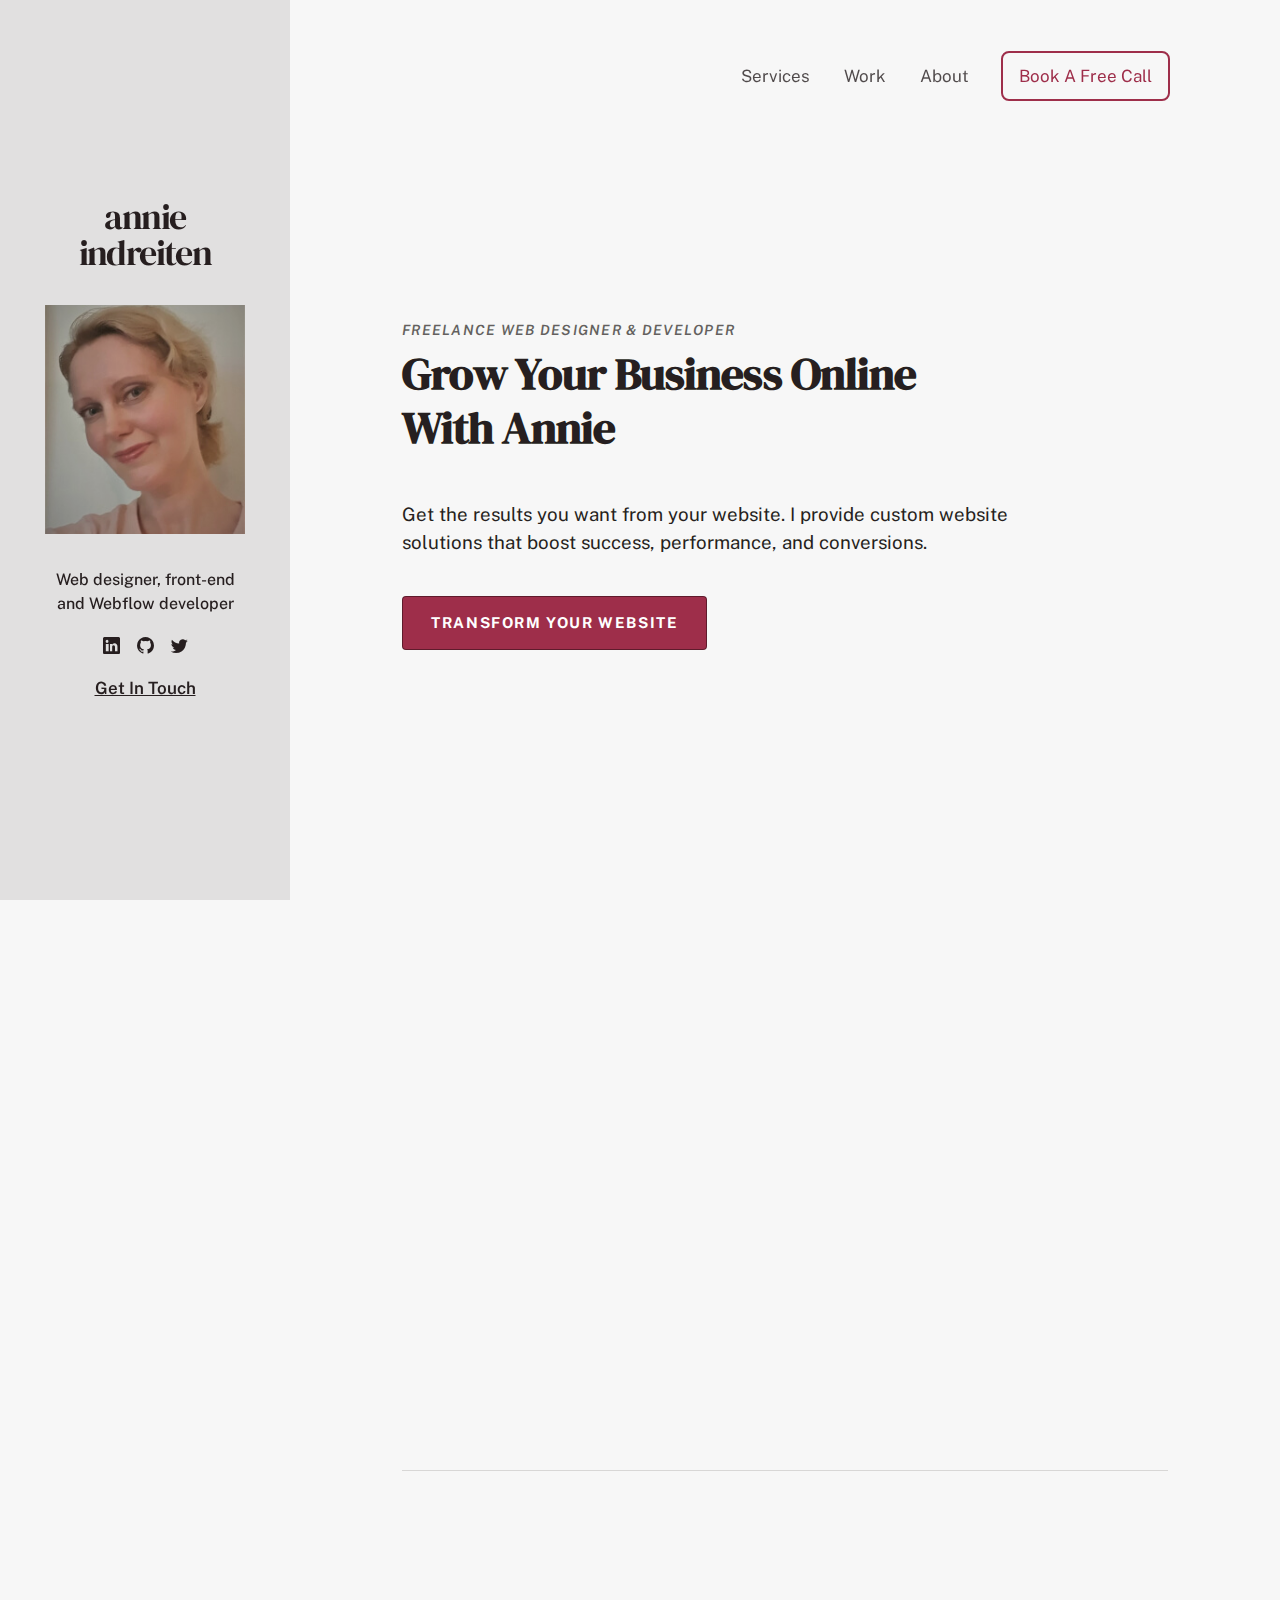
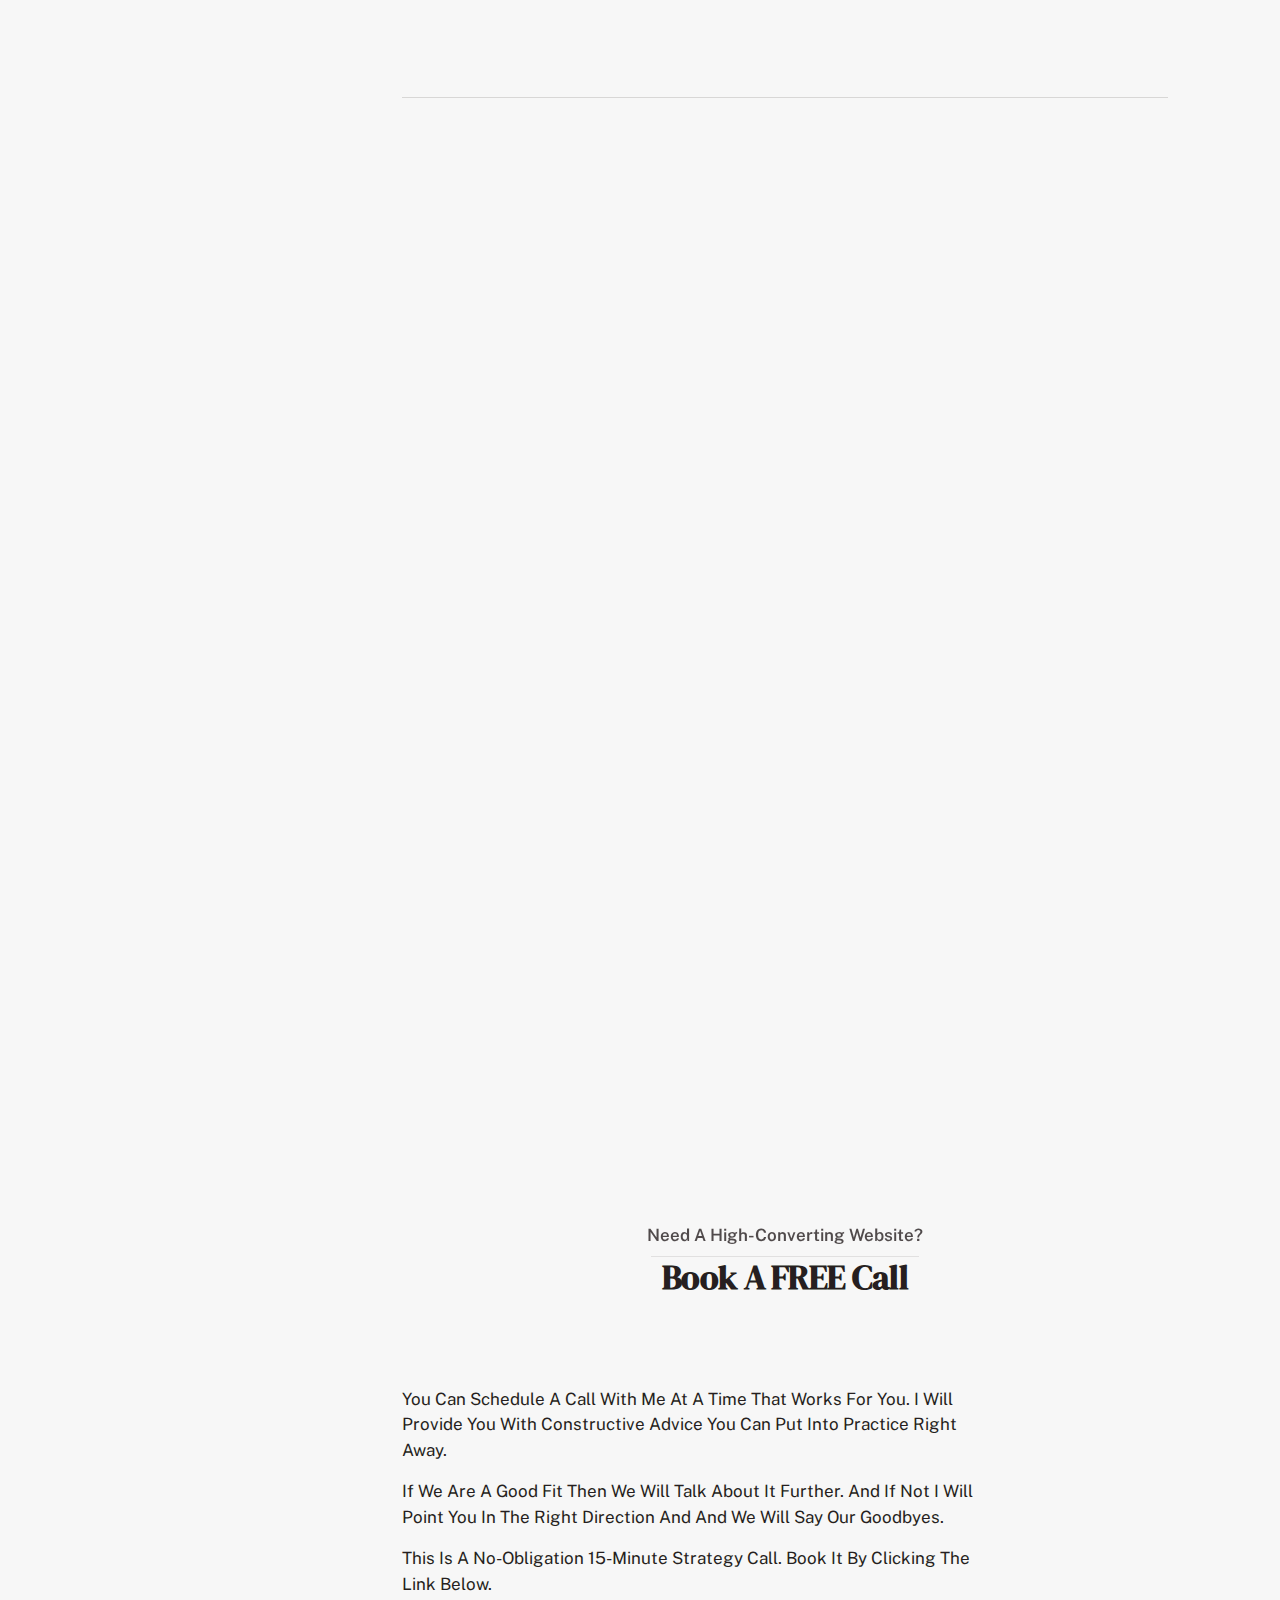
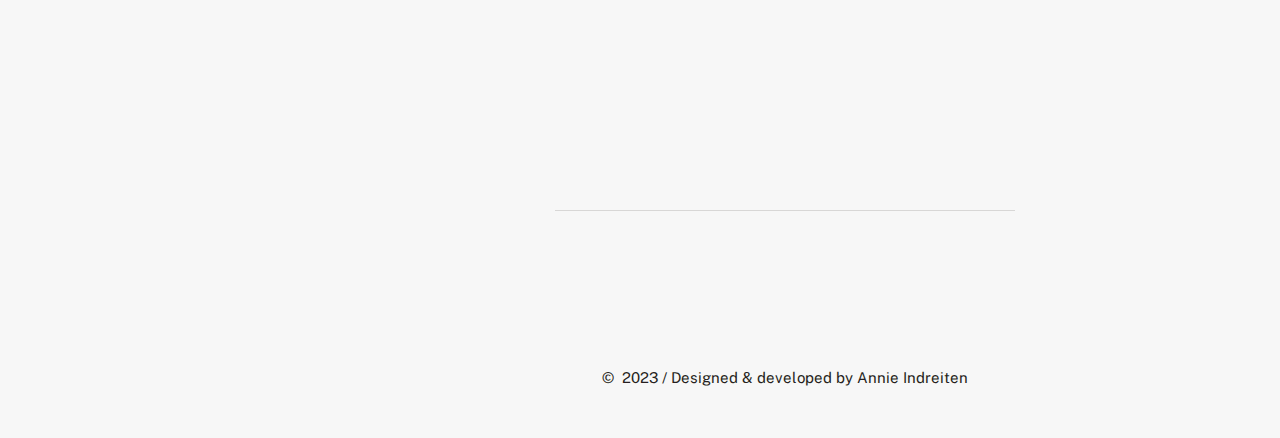
==== index.html @ e992fb5c "Removal of last question in faq" ====
<!DOCTYPE html>
<html lang="en">
  <head>
    <meta charset="UTF-8" >
    <meta http-equiv="X-UA-Compatible" content="IE=edge" >
    <meta name="viewport" content="width=device-width, initial-scale=1.0" >
    <!--SEO Tags-->
    <meta name="description" content="Freelance web-designer and developer based in London, UK. I design & build custom website solutions that help your business grow. I help you increase conversion and performance in every possible way.">
    <meta name="author" content="Annie Indreiten">
    <!-- OG Meta Tags to improve the way the post looks when you share the page on Facebook, Twitter, LinkedIn -->
    <meta property="og:site_name" content=""> <!-- website name -->
    <meta property="og:site" content=""> <!-- website link -->
    <meta property="og:title" content=""> <!-- title shown in the actual shared post -->
    <meta property="og:description" content=""> <!-- description shown in the actual shared post -->
    <meta property="og:image" content=""> <!-- image link, make sure it's jpg -->
    <meta property="og:url" content=""> <!-- where do you want your post to link to -->
    <meta name="twitter:card" content="summary_large_image"> <!-- to have large image post format in Twitter -->
    <!--Webpage Title-->
    <title>Annie Indreiten | Freelance web-designer and front-end developer | London, UK</title>
    <link rel="preconnect" href="https://fonts.googleapis.com" >
    <link rel="preconnect" href="https://fonts.gstatic.com" crossorigin >
    <link
      href="https://fonts.googleapis.com/css2?family=DM+Serif+Display&family=Public+Sans:wght@100;400;500;600;700&display=swap"
      rel="stylesheet"
    >
    <link
      rel="stylesheet"
      href="https://cdn.jsdelivr.net/npm/bootstrap-icons@1.9.1/font/bootstrap-icons.css"
    >
    <!--Favicon-->
    <link rel="apple-touch-icon" sizes="180x180" href="favicon_io/apple-touch-icon.png">
    <link rel="icon" type="image/png" sizes="32x32" href="favicon_io/favicon-32x32.png">
    <link rel="icon" type="image/png" sizes="16x16" href="favicon_io/favicon-16x16.png">
    <link rel="manifest" href="/favicon_io/site.webmanifest">
    

    <link rel="stylesheet" href="css/style.css" >
  </head>
  <body>
    <header class="header">
      <div class="nav-mobile-container">
        <div class="nav-mobile split">
          <div class="nav-left split">
            <a href="index.html" class="logo">annie indreiten</a>
            <p class="nav-text">Designer & Developer</p>
          </div>
          <!--Hamburger for mobile-->
          <button aria-label="Open navigation" class="open-nav">&#9776;</button>
        </div>

        <nav class="menu-nav-mobile">
          <button aria-label="Close navigation" class="close-nav">
            &times;
          </button>
          <ul class="list-inside">
            <li><a href="index.html" class="nav-link">Home</a></li>
            <li id="js-about">
              <a href="#about" class="nav-link">About</a>
            </li>
            <li id="js-services"><a href="#services" class="nav-link">Services</a></li>
            <li id="js-work"><a href="#work" class="nav-link">Work</a></li>
            <li id="js-contact"><a href="contact.html" class="inside-btn btn">Book A Free Call</a>
            </li>
          </ul>
        </nav>
      </div>
      <!--Nav on larger screens-->
      <nav class="nav-large">
        <a href="index.html" class="logo">annie indreiten</a>
        <ul>
          <li>
            <a href="#services" class="nav-item">Services</a>
          </li>
          <li>
            <a href="#work" class="nav-item">Work</a>
          </li>
          <li>
            <a href="#about" class="nav-item">About</a>
          </li>
          <li>
            <a href="contact.html" class="nav-btn">Book A Free Call</a>
          </li>
        </ul>
      </nav>
    </header>
    <div class="main-container">
      <!--aside-->
      <aside>
        <div class="sidebar split-column">
          <a class="logo-sidebar" href="index.html">annie<span>indreiten</span> </a>
          <figure>
            <img src="images/img-hero.jpg"
              alt="Freelance, web designer and developer, Annie Indreiten"
              srcset="images/img-hero.jpg 1x,
              images/img-hero@2x.jpg 2x,
              images/img-hero@3x.jpg 3x"
              class="sidebar-img">
          </figure>
          <div class="sidebar-content split-column">
            <p>Web designer, front-end and Webflow developer</p>
            <div class="socials">
              <a href="https://www.linkedin.com/in/annieindreitendeveloper/"
              target="_blank"
              rel="noreferrer"><i class="bi bi-linkedin"></i></a>
              <a href="https://github.com/AnnieCat73"
              target="_blank"
              rel="noreferrer"
              ><i class="bi bi-github"></i></a>
              <a href="https://twitter.com/annie_indreiten/" 
              target="_blank"
              rel="noreferrer"><i class="bi bi-twitter"></i></a>
            </div>
            <a href="contact.html" class="sidebar-cta">Get In Touch</a>
          </div>
        </div>
      </aside>
      <!--main-->
      <main>
        <div class="content-container">
          <!--Hero-->
          <section class="hero reveal">
            <div class="headings">
              <p class="hero-subheading repo-sub">
                Freelance Web Designer & Developer
              </p>
              <p class="freelance subheading">Web Designer & Developer</p>
              <h1>Grow your business online with Annie</h1>
              <p class="large-text">Get the results you want from your website. I provide custom website solutions that boost success, performance, and conversions.</p>
            </div>
            <figure>
              <img
                src="images/img-hero.jpg"
                alt="Freelance, web designer and developer, Annie Indreiten"
                srcset="images/img-hero.jpg 1x,
                images/img-hero@2x.jpg 2x,
                images/img-hero@3x.jpg 3x"
                class="hero-img"
              >
            </figure>
            <div class="hero-btns">
              <a href="#work" class="btn btn-primary">Transform your website</a>
              <!--<a href="#about" class="btn btn-secondary">Get to know me</a>-->
            </div>
          </section>
          <div class="divider"></div>
          <!--Why work with me-->
          <section class="why reveal">
            <div class="section-headings">
              <p class="section-subtitle">Why work with me?</p>
              <h2 class="heading-mobile">One task, one goal, and one happy client at a time</h2>
              <h2 class="heading-desktop">One task, one goal, and one happy client at a time
              </h2>
            </div>
            <div class="why-content">
              <div class="why-facts flow-content-medium">
                <p class="subtitle">I can create a high-Performing website that is:</p>
                <div class="ticks-container">
                  <div class="tick">
                    <img
                      src="images/mdi_tick-circle-outlinedark.svg"
                      alt="Tick"
                    >
                    <div class="tick-content">
                      <p class="large-text">Conversion Ready</p>
                      <p>A website that is simple to use, that easily connects to social media channels, and works across various platforms.
                      </p>
                    </div>
                  </div>
                  <div class="tick">
                    <img
                      src="images/mdi_tick-circle-outlinedark.svg"
                      alt="Tick"
                    >
                    <div class="tick-content">
                      <p class="large-text">Focused on detail</p>
                      <p>A website that represents your brand, enabling you to maintain an online presence that is true to who you are and what you stand for.
                      </p>
                    </div>
                  </div>
                  
                  <div class="tick">
                    <img
                      src="images/mdi_tick-circle-outlinedark.svg"
                      alt="Tick"
                    >
                    <div class="tick-content">
                      <p class="large-text">Optimized for Brand SEO</p>
                      <p>Your website will be Google-optimized so that visitors to your site can find your content on search engines.
                      </p>
                    </div>
                  </div>
                  <div class="tick">
                    <img
                      src="images/mdi_tick-circle-outlinedark.svg"
                      alt="Tick"
                    >
                    <div class="tick-content">
                      <p class="large-text">Professional</p>
                      <p>Your website will convey to your visitors that you are a credible, qualified, and professional company.
                      </p>
                    </div>
                  </div>
                  
                </div>
              </div>
            </div>
          </section>
          <div class="divider"></div>
          <!--Otpimize-->
          <section class="optimise reveal">
            <div class="responsive">
              <div class="responsive-content flow-content-medium">
                <div class="responsive-headings">
                  <p class="subtitle">And a website that is fully optimized for:</p>
                  <h2>Responsiveness</h2>
                  <div class="underline hidden"></div>
                </div>
                <p>Each design is created with responsiveness in mind from the very beginning. Your website will then appear fantastic on any platform or device.
                </p>
              </div>
              <figure class="responsive-img-wrapper">
                <img src="images/mockup-devices@1x.jpg" 
                  srcset="images/mockup-devices@1x.jpg 1x,
                          images/mockup-devices@2x.jpg 2x,
                          images/mockup-devices@3x.jpg 3x"
                  alt="Responsive mockup of amobile, tablet and desktop device" class="responsive-img">
              </figure>
            
            </div>
          </section>
          <div class="divider"></div>
          <!--Services-->
          <section class="services split-column reveal" id="services">
            <div class="section-headings">
              <p class="section-subtitle">What I do</p>
              <div class="heading-wrapper">
                <h2>My Services</h2>
                <div class="underline hidden"></div>
              </div>
            </div>
            <div class="services-container">
              <div class="service split-column">
                <img src="images/seo.svg" alt="SEO icon" class="services-icon">
                <h3>Brand SEO</h3>
                <p>When designing I will keep your brand values, goals and search engine optimization in mind.
                </p>
              </div>
              <div class="service split-column">
                <img src="images/pen.svg" alt="UI/UX Design icon" class="services-icon">
                <h3>UI/UX</h3>
                <p>I apply UX & UI best practices to create a website that is engaging, user-friendly, and effective.</p>
              </div>
              <div class="service split-column">
                <img src="images/computer.svg" alt="Development and design icon" class="services-icon">
                <h3>Design & Development</h3>
                <p>
                  For a more customized approach, I can design and develop landing pages using Figma, HTML, CSS and JavaScript.
                </p>
              </div>
              <div class="service split-column">
                <img src="images/webflow.svg" alt="Webflow icon" class="services-icon">
                <h3>Webflow Development</h3>
                <p>Alternatively I can develop your landing page in Webflow. This way you can customize it on your own if you wish in the future.
                </p>
              </div>
              
            </div>
          </section>
          <div class="divider"></div>
          <!--Portfolio-->
          <section class="portfolio reveal" id="work">
            <div class="section-headings">
              <p class="section-subtitle">My latest work</p>
              <div class="heading-wrapper">
                <h2>My Latest Work</h2>
                <div class="underline hidden"></div>
              </div>
            </div>
            <div class="portfolio-container">
              <div class="portfolio-item">
                <figure class="portfolio-img-container">
                  <img
                    src="images/accubooks-hero@1x.jpg"
                    alt="Accubooks, an HTML template for an accountancy firm"
                    srcset="images/accubooks-hero@1x.jpg 1x,
                    images/accubooks-hero@2x.jpg 2x,
                    images/accubooks-hero@3x.jpg 3x"
                    class="portfolio-img"
                  >
                </figure>
                <div class="portfolio-info">
                  <div class="info-heading">
                    <p class="label-pink">TEMPLATE/CASE STUDY:</p>
                    <h3>AccuBooks</h3>
                  </div>
                  <p>
                    HTML template for an accountancy firm availble at Gumroad.com
                  </p>
                  <small class="portfolio-label">
                    UI design • UX design • Front-end Development
                  </small>
                  <div class="work-btns split">
                    <a href="accubooks.html">Learn More<i class="bi bi-arrow-right-short"></i></a>
                    <a href="#">See Live<i class="bi bi-arrow-right-short"></i></a>
                  </div>
                </div>
                
              </div>
              
              <div class="portfolio-item">
                <figure class="portfolio-img-container">
                  <img
                    src="images/band-img.jpg"
                    srcset="images/band-img.jpg 1x,
                    images/band-img@2x.jpg 2x,
                    images/band-img@3x.jpg 3x"
                   alt="Landing page for the band, the Parish Music Box"
                    class="portfolio-img"
                  >
                </figure>
                <div class="portfolio-info">
                  <div class="info-heading">
                    <p class="label-pink">LIVE WEBSITE / CASE STUDY:</p>
                    <h3>The Parish Music Box</h3>
                  </div>
                  <p>Landing page created for the lounge/rock act The Parish
                    Music Club
                  </p>
                  <small class="portfolio-label">
                    UI design • UX design • Front-end Development
                  </small>
                  <div class="work-btns split">
                    <a href="the-parish-music-box.html">Learn More<i class="bi bi-arrow-right-short"></i></a>
                    <a href="#">See Live<i class="bi bi-arrow-right-short"></i></a>
                  </div>
                </div>
              </div>
              <div class="portfolio-item">
                <figure class="portfolio-img-container">
                  <img
                    src="screenshots/repo.jpg"
                    alt="GitHub Repo Gallery"
                    srcset="screenshots/repo.jpg 1x,
                    screenshots/repo@2x-min.jpg 2x,
                    screenshots/repo@3x-min.jpg 3x"
                    class="portfolio-img"
                  >
                </figure>
                <div class="portfolio-info">
                  <div class="info-heading">
                    <p class="label-pink">LIVE WEBSITE:</p>
                    <h3>GitHub Repo Gallery</h3>
                  </div>
                  <p>
                    A JavaScript project showing a gallery of my repositories from my GitHub portfolio
                  </p>
                  <small class="portfolio-label">
                    API • Front-end Development
                  </small>
                  <div class="work-btns split">
                    <a href="repos.html">Learn More<i class="bi bi-arrow-right-short"></i></a>
                    <a href="https://anniecat73.github.io/github-repo-gallery/">See Live<i class="bi bi-arrow-right-short"></i></a>
                  </div>
                </div>
              </div>
              <div class="portfolio-item">
                <figure class="portfolio-img-container">
                  <img
                    src="screenshots/photosnap.jpg"
                    alt="Photosnap"
                    srcset="screenshots/photosnap.jpg 1x,
                    screenshots/photosnap@2x-min.jpg 2x,
                    screenshots/photosnap@3x-min.jpg 3x"
                    class="portfolio-img-snap"
                  >
                </figure>
                <div class="portfolio-info">
                  <div class="info-heading">
                    <p class="label-pink">LIVE WEBSITE:</p>
                    <h3>Photosnap</h3>
                  </div>
                  <p>
                    A multi-page website challenge based on a Figma design from Frontend Mentor.
                  </p>
                  <small class="portfolio-label">
                    Figma • Front-end Development
                  </small>
                  <a href="https://photosnap.pages.dev/">See Live<i class="bi bi-arrow-right-short"></i></a>
                </div>
              </div>
            </div>
            <a href="projects.html" class="btn btn-work">Explore More<i class="bi bi-arrow-right-short"></i></a>
          </section>
          <div class="divider"></div>
          <!--Testimonials-->
          <section class="testimonials reveal">
            <div class="section-headings">
              <p class="section-subtitle">What people say</p>
              <div class="heading-wrapper">
                <h2>My Testimonials</h2>
                <div class="underline hidden"></div>
              </div>
            </div>
            <div class="testimonials-container">
              <div class="testimonial">
                <p class="testimonial-quote">
                  Lorem ipsum dolor sit amet, consectetur adipiscing elit. Lorem
                  ipsum dolor sit amet, consectetur adipiscing elit. Lorem ipsum
                  dolor sit amet, consectetur adipiscing elit."
                </p>
                <div class="testimonial-byline split-column">
                  <p>Name Surname</p>
                  <small>Ceo</small>
                </div>
              </div>
              <div class="testimonial">
                <p class="testimonial-quote">
                  Lorem ipsum dolor sit amet, consectetur adipiscing elit. Lorem
                  ipsum dolor sit amet, consectetur adipiscing elit. Lorem ipsum
                  dolor sit amet, consectetur adipiscing elit."
                </p>
                <div class="testimonial-byline split-column">
                  <p>Name Surname</p>
                  <small>Ceo</small>
                </div>
              </div>
              <div class="testimonial">
                <p class="testimonial-quote">
                  Lorem ipsum dolor sit amet, consectetur adipiscing elit. Lorem
                  ipsum dolor sit amet, consectetur adipiscing elit. Lorem ipsum
                  dolor sit amet, consectetur adipiscing elit."
                </p>
                <div class="testimonial-byline split-column">
                  <p>Name Surname</p>
                  <small>Ceo</small>
                </div>
              </div>
            </div>
          </section>
          <div class="divider"></div>
          <!--Process-->
          <section class="process reveal">
            <div class="section-headings">
              <p class="section-subtitle">How I work</p>
              <div class="heading-wrapper">
                <h2>My Process</h2>
                <div class="underline hidden"></div>
              </div>
            </div>
            <div class="process-container">
              <div class="process-phase">
                <p class="phase-number">01</p>
                <div class="phase-headings">
                  <p class="process-label">Phase 1</p>
                  <h3>Discovery Call</h3>
                </div>
                <div class="phase-content">
                  <div class="divider"></div>
                  <p>I will delve deep into your world to fully comprehend who you are, what your problems are, and who your target market is. This is crucial for creating a landing page that performs well and serves your goals correctly.
                  </p>
                </div>
              </div>
              <div class="process-phase">
                <p class="phase-number">02</p>
                <div class="phase-headings">
                  <p class="process-label">Phase 2</p>
                  <h3>Designing your landing page</h3>
                </div>
                <div class="phase-content">
                  <div class="divider"></div>
                  <p>Using what I have discovered about you, I will develop a landing page that fulfils your specific requirements, accurately represents your brand, and is both aesthetically pleasing and user-friendly for your target audience.
                  </p>
                </div>
              </div>
              <div class="process-phase">
                <p class="phase-number">03</p>
                <div class="phase-headings">
                  <p class="process-label">Phase 3</p>
                  <h3>Building your landing page</h3>
                </div>
                <div class="phase-content">
                  <div class="divider"></div>
                  <p>Once you provide your approval, I will start building the landing page while ensuring that I adhere as closely as possible to current web standards. I want to meet your needs with a high-performing, secure, and dependable solution.
                  </p>
                </div>
              </div>
              <div class="process-phase">
                <p class="phase-number">04</p>
                <div class="phase-headings">
                  <p class="process-label">Phase 4</p>
                  <h3>Launching your landing page</h3>
                </div>
                <div class="phase-content">
                  <div class="divider"></div>
                  <p>After the build is finished and you have approved of the design, the time has come to launch your landing page. I will provide you with training during this phase so you can update your it with new content on your own.</p>
                </div>
              </div>
            </div>
          </section>
          <div class="divider"></div>
          <!--About-->
          <section class="about reveal" id="about">
            <div class="section-headings">
              <p class="section-subtitle">Who is Annie</p>
              <div class="heading-wrapper">
                <h2>About Me</h2>
                <div class="underline hidden"></div>
              </div>
            </div>
            <div class="about-content">
              <div class="about-text flow-content-small">
                <p>
                  I am Annie and I design and devlop landing pages. I currently live in London, with my daughter and 2 cats!
                </p>
                <p>
                  Before I entered the world of tech I did a variety of roles,
                  some of which include running my own business and gaining a
                  degree in Politics and Development Studies.
                </p>
                <p>
                  When the covid pandemic hit, I had to change careers and I started to learn to code and design. 
                  I found that I enjoyed crafting high-converting, beautiful and user-friendly landing pages. 
                </p>
                <p>It was a challenging time but my motto is:
                   If there is something I don’t know, I learn it. If I have a problem, I'll figure out a solution! 
                </p>
              </div>
              <figure class="about-img split-column">
                <img
                  src="images/meandnelson1.jpg"
                  srcset="images/meandnelson1.jpg,
                  images/meandnelson1@2x.jpg 2x,
                  images/meandnelson1@3x.jpg 3x"
                  alt="Me and my olderst cat, Nelson"
                >
                <figcaption>Me and my oldest cat, Nelson</figcaption>
              </figure>
            </div>
          </section>
          <div class="divider"></div>
          <!--FAQ-->
          <section class="faq reveal">
            <div class="section-headings">
              <p class="section-subtitle">FAQ Section</p>
              <div class="heading-wrapper">
                <h2>Frequently Asked Questions</h2>
                <div class="underline hidden"></div>
              </div>
            </div>
            <div class="faq-content">
              <p>Here are some of the most frequently asked questions I get. Feel free to contact me on 07962 344 427 if you can't find the answer you are looking for. You can also contact me <a href="contact.html">here</a>. 
              </p>
              <div class="faq-container">
                <div class="faq-drawer">
                  <input
                    class="faq-drawer-trigger"
                    id="faq-drawer"
                    type="checkbox"
                  ><label class="faq-drawer-title" for="faq-drawer"
                    >Do we require a face-to-face meeting before the project starts?</label
                  >
                  <div class="faq-drawer-wrapper">
                    <div class="faq-drawer-content">
                      <p>I am always happy to meet up with local clients, but for remote clients, I can communicate via phone or Skype to discuss project details at a convenient time for you.
                      </p>
                    </div>
                  </div>
                </div>
                <div class="faq-drawer">
                  <input
                    class="faq-drawer-trigger"
                    id="faq-drawer-2"
                    type="checkbox"
                  ><label class="faq-drawer-title" for="faq-drawer-2"
                    >What is the price of a landing page?</label
                  >
                  <div class="faq-drawer-wrapper">
                    <div class="faq-drawer-content">
                      <p>
                        Cost estimates are difficult to make before I fully comprehend your requirements. I will provide you a detailed, no-obligation price after learning about your needs so you are fully aware of what you will be paying for.
                      </p>
                    </div>
                  </div>
                </div>
                <div class="faq-drawer">
                  <input
                    class="faq-drawer-trigger"
                    id="faq-drawer-3"
                    type="checkbox"
                  ><label class="faq-drawer-title" for="faq-drawer-3"
                    >How long would it take to develop my landing page?</label
                  >
                  <div class="faq-drawer-wrapper">
                    <div class="faq-drawer-content">
                      <p>Your needs will determine the timeline. A project may last from a few weeks to several months. I'll give you a projected completion date after reviewing your project.
                      </p>
                    </div>
                  </div>
                </div>
                <div class="faq-drawer">
                  <input
                    class="faq-drawer-trigger"
                    id="faq-drawer-4"
                    type="checkbox"
                  ><label class="faq-drawer-title" for="faq-drawer-4"
                    >Which types of businesses do you work with?</label
                  >
                  <div class="faq-drawer-wrapper">
                    <div class="faq-drawer-content">
                      <p>Whether you are a small business or a large company, I provide the same great level of service and support to all of my clients.
                      </p>
                    </div>
                  </div>
                </div>
                <div class="faq-drawer">
                  <input
                    class="faq-drawer-trigger"
                    id="faq-drawer-5"
                    type="checkbox"
                  ><label class="faq-drawer-title" for="faq-drawer-5"
                    >Can you keep my landing page updated?</label
                  >
                  <div class="faq-drawer-wrapper">
                    <div class="faq-drawer-content">
                      <p>My most in-demand service is maintenance. I provide a maintenance service where I take care of it for you because I realise that not all businesses have the time to update their landing pages.
                      </p>
                    </div>
                  </div>
                </div>
                
                <!--Empty as used to create border bottom only-->
                <div class="faq-drawer">
                  <label
                    class="faq-drawer-title last"
                  ></label>
                </div>
              </div>
            </div>
          </section>
          <!--CTA-large-->
          <section class="cta-large">
            <div class="divider-cta reveal"></div>
            <div class="cta-content-wrapper">
              <div class="section-headings">
                <p class="section-subtitle">Need a high-converting website?
                </p>
                <div class="heading-wrapper split-column">
                  <h2>Book a FREE call</h2>
                  <div class="underline hidden"></div>
                </div>
              </div>
              <div class="cta-container split-column">
                <div class="cta-text flow-content-small">
                  <p>You can schedule a call with me at a time that works for you.  I will provide you with constructive advice  you can put into practice right away.</p> 
                  <p>If we are a good fit then we will talk about it further. And if not I will point you in the right 
                  direction and and we will say our goodbyes.</p>
                  <p>This is a no-obligation 15-minute strategy call. Book it by clicking the link below.</p>
                </div>
                <a class="btn btn-primary btn-large hidden" href="contact.html">Book a free call</a>
              </div> 
            </div>
            <div class="divider"></div>
          </section>
        </div>
      </main>
      <footer>
        <div class="footer-content">
          <p><span class="copy">&#169;</span> 2023 / Designed & developed by
            Annie Indreiten</p>
        </div>
      </footer>
    </div>

    <script src="/js/script.js"></script>
    <script src="/js/scroll.js"></script>
  </body>
</html>
---- css/style.css ----
:root {
  --ff-sans: "Public Sans", sans-serif;
  --ff-serif: "DM Serif Display", serif;

  /* small screen font-sizes */

  --fs-100: 0.875rem;/*14px Label1*/
  --fs-200: 0.938rem;/*15px Label2*/
  --fs-300: 1rem;/*placeholder*/
  --fs-400: 1.063rem;/*17px base*/
  --fs-500: 1.125rem;/*p-large*/
  --fs-copy: 0.875rem;
  --fs-btn: 1.0875rem;
  
  --fw-100: 100;/*light*/
  --fw-400: 400;/*regular*/
  --fw-500: 500; /*medium*/
  --fw-600: 600;/*Semibold*/
  --fw-700: 700;/*bold*/

  --clr-neutral-100: #ffffff;
  --clr-neutral-300: #261f20;/*text*/
  --clr-neutral-500:  #2d2d2d;/*hr*/
  --clr-bg-aside: #261f20;
  --clr--bg-100: #f7f7f7;
  --clr-accent-300: #9e2e4a;
  --clr-secondary-btn: #060000;
  --clr-hover-primary: #67142a;
  --clr-hover-secondary: #d61a24;

  --br: 4px;/*border-radius*/
  --box-shadow: 0px -2px 10px rgba(0, 0, 0, 0.4);/*member and masterplay*/
}

/*tablet*/
@media (min-width: 36em) {
  :root {
    --fs-copy: 0.938;
  }
}

/*desktop*/
@media (min-width: 62em) {
  :root {
    --fs-500: 1.17rem;
    --fs-btn: 1.063rem;
  }
}

/* reset */

*,
*::before,
*::after {
  box-sizing: border-box;
}

* {
  margin: 0;
  padding: 0;
  font: inherit;
}

h1,
.h1,
h2,
.h2 {
  line-height: 1.2;
  letter-spacing: -0.02em;
}

html {
  color-scheme: dark light;
  scrollbar-width: none;/*for firefox*/
  scroll-behavior: smooth;
}

body,
h1,
h2,
h3,
p,
dl,
dd,
figure {
  margin: 0;
}

ul,
ol,
ul[class],
ol[class] {
  list-style: none;
  padding: 0;
}

img,
picture,
svg,
video {
  display: block;
  max-width: 100%;
}

input,
button,
textarea,
select {
  font: inherit;
}

body {
  background-color: #f7f7f7;
  color: var(--clr-neutral-300);
  line-height: 1.5;
  font-family: var(--ff-sans);
  font-size: var(--fs-400);
}

/*hiding scrollbar in chrome*/
                 

a {
  text-decoration: none;
}

/*Typography*/

h1,
h2,
h3 {
  font-family: var(--ff-serif);
}

h1 {
  font-size: clamp(2.3rem, 2.1200rem + 0.9000vw, 3.2rem);
  font-weight: var(--fw-700);
  max-width: 23ch;
  text-transform: capitalize;
}

h2 {
  font-size: clamp(2rem, 1.9600rem + 0.2000vw, 2.2rem);
  font-weight: var(--fw-700);
  text-transform: capitalize;
}

h3 { 
  font-size: clamp(1.175rem, 1.1500rem + 0.1250vw, 1.3rem);
  font-weight: var(--fw-600);
  line-height: 1.2;
  letter-spacing: -0.017px;
  text-transform: capitalize;
}

/*in Why and Optimize sections*/
.subtitle {
  font-size: var(--fs-200);
  font-style: italic;
  opacity: 0.8;
  text-transform: uppercase;
}

.underline {
  background-color: var(--clr-accent-300);
  width: 100%;
  height: 4px;
}

.text-400 {
  font-size: var(--fs-400);
}

.large-text {
  font-size: var(--fs-400);
}

@media (min-width: 25em) {
  .large-text {
    font-size: var(--fs-500);
  }  
}

.btn {
  display: inline-block;
  cursor: pointer;
  border-radius: var(--br);
  font-size: var(--fs-200);
  font-weight: var(--fw-700);
  letter-spacing: .02rem;
  text-transform: uppercase;
  text-align: center;
  text-decoration: none;
  width: auto;
}

.btn-primary {
  border: 1px solid rgba(0, 0, 0, 0.4);
  color: var(--clr-neutral-100);
  background-color: var(--clr-accent-300);
  padding: 0.975em 1.875em;
  margin-right: auto;
  transition: all ease-in-out .3s;
  letter-spacing: 0.1rem;
}

.btn-primary:hover,
.btn-primary:focus {
  background-color: var(--clr-hover-primary) ;
}

.btn-secondary {
  color: var(--clr-secondary-btn);
  background-color: transparent;
  border: 1px solid var(--clr-secondary-btn);
  margin-right: auto;
  padding: 0.975em 1.62em;/*10px 30px*/
  transition: all ease-in-out .5s;
}

.btn-secondary:hover,
.btn-secondary:focus {
  color: var(--clr-neutral-100);
  background: var(--clr-secondary-btn);
}

/*General layout*/

section {
  padding: 4.5rem 0;/*3rem*/
}

section:last-of-type {
  padding: 0;
}

@media (min-width: 62em) {
  section:nth-of-type(1) {
    padding-top: 0;
    padding-bottom: 6.7rem;
  }
}

.flow-content-large > * + * { 
  margin-top: 3rem;/*48px*/
}

.flow-content-medium > * + * { 
  margin-top: 1.5rem;/*32px*/
}

.flow-content-small > * + * { 
  margin-top: 1rem;/*32px*/
}

.split {
  display: flex;
  align-items: center;
}

.split-column {
  display: flex;
  flex-direction: column;
  align-items: center;
}

/*tablet*/

@media (min-width: 36em) {
  section {
    padding: 5.5rem 0;
  }
  .flow-content-large > * + * { 
    margin-top: 4rem;/*64px*/
  }
}

/*desktop*/

@media (min-width: 62em) {
  section {
    padding: 7.25rem 0;
  }
  .flow-content-large > * + * { 
    margin-top: 3.5rem;/*56px*/
  }

  .flow-content-medium > * + * { 
    margin-top: 2rem;/*32px*/
  }
  
  .main-container {
    display: grid;
    grid-template-columns: auto 1fr;
    grid-template-rows: 1fr auto;
  }

  .sidebar {
    grid-column: 1 / 2;
    grid-row: 1 / -1;
  }

  main {
    grid-column: 2 / -1;
  } 

  footer {
    grid-column: 2 / -1;
    grid-row: 2 /3;
  }
}

/*Components*/

.section-headings {
  display: flex;
  flex-direction: column;
  align-items: center;
  gap: 0.5em;
}

.section-subtitle {
  opacity: 0.8;
  font-weight: var(--fw-600);
  text-transform: capitalize;
}

.hero-subheading {
  display: block;
  font-size: clamp(0.8rem, 0.7729rem + 0.1355vw, 0.938rem);
  letter-spacing: 0.09em;
  opacity: 0.7;
  font-style: italic;
  font-weight: var(--fw-600);
  text-transform: uppercase;
}

.divider {
  border-top: solid .5px #25201E;
  opacity: 0.15;
}

.divider:nth-of-type(2),
.divider:nth-of-type(3), 
.divider:nth-of-type(4), 
.divider:nth-of-type(5), 
.divider:nth-of-type(6),
.divider:nth-of-type(7),
.divider:nth-of-type(8) {
  display: block;
}

.line {
  background-color: var(--clr-neutral-300);
  border: 0;
  height: 1px;
  opacity: 0.2;
}

/*same styles for project/case study pages*/

.project-hero {
  display: grid;
  grid-template-columns: 1fr;
  grid-template-rows: auto 1fr auto;
  gap: 2.5em;
}

.project-hero .section-heading {
  justify-content: flex-start;
  gap: 0.9em;
}

.project-hero .hero-subheading {
  display: block;
}

.project-hero a {
  transition: all ease-in-out .5s;
}

.project-hero a:hover,
.project-hero a:focus {
  opacity: 0.7;
}

.project-hero-img {
  height: auto;
  width: 100%;
  object-fit: cover;
  box-shadow: 0 10px 40px -10px rgb(0 0 0 / 45%);
}

/*scroll animation for each section*/

.reveal {
  position: relative;
  transform: translateY(150px);
  opacity: 0;
  transition: 1s all ease;
}

.reveal.active {
  transform: translateY(0);
  opacity: 1;
}

/*underline animation for each section*/

.hidden {
  opacity: 0;
  transition: all 1s;
  transform: translateX(-50%);/*can also do -100px*/
}

@media(prefers-reduced-motion) {
  .hidden {
    transition: none;
  }
}

.show {
  opacity: 1;
  filter: blur(0);
  transform: translateX(0);/*can also do 0%*/
}


/*HEADER*/

header .nav-large {
  display: none;
}

.header {
  padding: 1rem 0;
  width: 100%;
  position: fixed;
  top: 0;
  right: 1.5rem;
  padding-left: 1.5rem;
  transition: 0.5s;
  z-index: 999;
}

.nav-mobile-container {
  padding-left: 1.5rem;
}

.nav-mobile {
  flex-direction: row;
  justify-content: space-between;
}

.nav-left {
  flex-direction: column;
  align-items: flex-start;
  gap: 0.2em;
}

.logo {
  font-family: var(--ff-serif);
  font-size: var(--fs-200);
  color: var(--clr-neutral-300);
  transition: all ease-in-out .3s;
}

.nav-text {
  font-size: 0.813rem;
}

.open-nav {
  border: 0;
  background: 0;
  color: var(--clr-neutral-300);
  cursor: pointer;
  padding: 0;
  font-size: 1.5em;
  transition: all ease-in-out .3s;
}

/*inside menu mobile*/

.menu-nav-mobile {
  position: fixed;
  background: var(--clr-accent-300);
  width: 100%;
  top: 0;
  right: 0;
  bottom: 0;
  left: 100%;
  transform: translateX(0);
  transition: transform 250ms; 
  height: 100%;
  padding: 1.5rem 2rem;
  top: 0px;
  right: 1.5rem;
}

.close-nav {
  border: 0;
  background: 0;
  color: var(--clr-neutral-100);
  cursor: pointer;
  font-size: 2.5em;
  font-weight: var(--fw-300);
  transition: linear .2s;
  margin: 0;
  padding-bottom: 1rem;
  opacity: 0.9;
}

.logo:hover,
.logo:focus,
.open-nav:hover,
.open-nav:focus {
  opacity: 0.8;
}

.close-nav:hover,
.close-nav:focus {
  opacity: 1;
}

.list-inside li {
  padding: 1.5rem;
  display: flex;
  flex-direction: column;
  align-items: center;
  gap: 2em;
  opacity: 0.9;
  transition: all ease-in-out .3s;
}

.list-inside li:nth-of-type(5) {
  opacity: 0.9;
  padding: 1em 1em;
}

.list-inside li:nth-of-type(5):hover,
.list-inside li:nth-of-type(5):focus {
  opacity: 1;
}

.list-inside li:hover {
  opacity: 1;
}

.list-inside .inside-btn {
  background-color: var(--clr-neutral-100);
  font-size: var(--fs-400);
  color: var(--clr-accent-300);
  opacity: 1;
  text-transform: capitalize;
  font-weight: var(--fw-700);
  display: inline-block;
  margin: 0 auto;
  padding: 0.6em 4em;
  border-radius: 6px;
  transition: all ease-in-out .3s;
}

.nav-link {
  color: var(--clr-neutral-100);
  font-size: var(--fs-400);
  text-transform: capitalize;
  letter-spacing: 0.03em;
}

.nav-large .nav-btn {
  color: var(--clr-neutral-100);
  outline: 1px solid var(--clr-neutral-100);
  border-radius: 6px;
  padding: 0.8rem 1rem;
  align-self: stretch;
  text-align: center;
}

.nav-large .nav-btn:hover,
.nav-large .nav-btn:focus {
  color: var(--clr-secondary-btn);
  outline: 1px solid var(--clr-secondary-btn);
}

.nav-link:hover,
.nav-link:focus,
.inside-btn:hover,
.inside-btn:focus {
  opacity: 1;
}

/*javascript class to toggle*/
.navigation-open {
  transform: translateX(-100%);
}

/*tablet*/

@media (min-width: 36em) {
  .header .nav-mobile-container {
    display: none;
  }
  .header .nav-large {
    display: flex;
    justify-content: space-between;
    align-items: center;
    padding-top: 1rem;
    padding-left: 1.5rem;
  }
  
  .nav-large ul {
    display: flex;
    gap: 2em;
    top: 34px;
    right: 1.5rem;
  }

  .logo {
    font-size: 1.25rem;
    letter-spacing: -0.02em;
  }
  
  .nav-large ul .nav-item {
    text-decoration: none;
    font-size: var(--fs-400);
  }

  .nav-large .nav-btn {
    color: var(--clr-accent-300);
    outline: 2px solid var(--clr-accent-300);
    transition: all ease-in-out .3s;
  }

  .nav-item {
    color: var(--clr-neutral-300);
    opacity: 0.8;
    text-transform: capitalize;
    font-size: var(--fs-400);
    position: relative;
    transform: scaleX(0);
    transition: all ease-in-out .3s;
  }

  .nav-item:hover,
  .nav-item:focus {
    opacity: 1; 
  }

  .nav-item::before {
    content: "";
    position: absolute;
    height: 2px;
    background-color: var(--clr-accent-300);
    width: 0;
    bottom: -10px;
    left: 0;
    transform: scaleX(1);
    transition: width 0.25s ease-out;
  }

  .nav-item:hover::before {
    width: 100%;
  }
}

/*desktop*/

@media (min-width: 62em) {
  .header {
    top: 2rem;
    right: 7rem;
    width: unset;
  }

  .logo {
    display: none;
  }

  .nav-left {
    gap: 2rem;
  }

  .nav-large ul {
   right: 5.625rem;/*90px;*/
  }
}

/*Aside*/

aside {
  display: none;
}

@media (min-width: 62em) {
  aside {
    display: flex;
    justify-content: center;
    width: 290px;
    flex-basis: 290px;
    flex: 0 0 290px;
    height: 100vh;
    position: fixed;
  }

  aside::after {
    position: absolute;
    background-color: #261f20;
    opacity: 0.1;
    content: "";
    width: 100%;
    height: 100%;
    top: 0;
    left: 0;
    pointer-events: none;
  }

  .sidebar {
    gap: 2em;
    justify-content: center;
    
  }

  .sidebar .logo-sidebar {
    color: var(--clr-neutral-300);
    display: flex;
    flex-direction: column;
    align-items: center;
    text-align: center;
    line-height: 1;
    cursor: pointer;
    transition: all ease-in-out .3s;
  }

  .logo-sidebar {
    font-size: 2.25rem;
    font-family: var(--ff-serif);
    letter-spacing: -0.1rem;
  }

  .logo-sidebar:hover,
  .logo-sidebar:focus {
    opacity: 0.7;
  }

  .sidebar-img {
    width: 12.5rem; 
  }

  .sidebar-content {
    gap: 1em;
    justify-content: center;
  }

  .sidebar-content p {
    font-size: var(--fs-300);
    font-weight: var(--fw-500);
    text-align: center;
    max-width: 20ch;
  }

  .sidebar-cta {
    color: inherit;
    text-decoration: underline;
    font-weight: var(--fw-600);
    align-self: center;
    transition: all ease-in-out .3s;
  }

  .sidebar-cta:hover,
  .sidebar-cta:focus {
    opacity: 0.7;
  }

  .socials {
    display: flex;
    flex-direction: row;
    justify-content: center;
    gap: 1em;
  }

  .socials .bi {
    color: var(--clr-neutral-300);
  }

  .socials a {
    transition: all ease-in-out .3s;
  }

  .socials a:hover,
  .socials a:focus {
    opacity: 0.7;
  }
}

/*Main*/

main {
  width: 100%;
  margin-left: 0;
  min-height: 0;
  margin-top: 2rem;
}

.content-container {
  display: flex;
  flex-direction: column;
  overflow: auto;
  max-width: 70rem;
  margin: 0 auto;
  padding: 2rem 1.5rem;
}

@media (min-width: 62em) {
  main {
    margin-left: 290px;
    margin-top: 20rem;
    min-height: 100vh;
    width: calc(100% - 290px);
  }

  .content-container {
    padding: 0rem 7rem;
  }
}


/*HERO*/

.hero {
  display: grid;
  grid-template-columns: 1fr;
  grid-template-rows: auto auto auto auto;
  gap: 2em;
}

.headings {
  grid-column: 1;
  grid-row: 2 /3;
}

.subheading {
  font-size: var(--fs-200);
  font-weight: var(--fw-600);
  letter-spacing: 0.17em;
  text-transform: uppercase;
}

.hero-subheading,
.subheading {
  display: none;
}

.hero .large-text {
  max-width: 60ch;
}

.hero h1 {
  padding-top: 0.1em;
  padding-bottom: 1em;
}

figure .hero-img {
  grid-column: 1;
  grid-row: 1 / 2;
  height: 15rem;
  margin: 0 auto;
  object-fit: cover;
}

.hero-btns {
  display: flex;
  flex-direction: column;
  gap: 1rem;
  grid-column: 1;
  grid-row: 3 / 4;
  justify-self: center;
}

.line {
  display: none;
}

@media (min-width: 31em ){
  .hero-btns {
    flex-direction: row;
    justify-self: start;
  }
}

@media (min-width: 36em) {
  .hero {
    grid-template-columns: auto auto;
    grid-template-rows: auto auto;
    gap: 2rem;
    column-gap: 3em;
  }
  
  .headings {
    grid-column: 1 / 2;
    grid-row: 1 / 2;
  }

  .figure .hero-img {
    grid-column: 2 / -1;
    grid-row: 1 / 3;
    height: 13rem;
    align-self: end;
  }

  .hero-btns {
    grid-column: 1 / -1;
    grid-row: 2 / 3;
    
  }

  .freelance {
    display: none;
  }

  .hero-subheading {
    display: block;
  }

  .line {
    display: none;
  }
}

@media (min-width: 62em) {
  .hero {
    column-gap: unset;
  }
  .hero-img {
    display: none;
  }

  .divider {
    display: none;
  }

  .hero-btns {
    margin-top: 0.5rem;
  }
}


/*WHY SECTION*/

.heading-desktop {
  display: none;
}

.why {
  display: grid;
  grid-template-columns: 1fr;
  grid-auto-rows: 1fr auto;
  gap: 3em;
}

.why-content {
  display: flex;
  flex-direction: column;
  gap: 2em;
}

.tick-content .large-text {
  margin-bottom: 1rem;
  font-weight: var(--fw-500);
}

.ticks-container {
  display: grid;
  grid-template-columns: 1fr;
  gap: 2em;
}

.tick {
  display: flex;
  gap: 1em;
  align-items: flex-start;
}

.tick img {
  width: 2rem;
}

@media (min-width: 36em) {
  .why-content {
    gap: 3.5em;
  }
}

@media (min-width: 41em) {
  .ticks-container {
    grid-template-columns: 1fr 1fr;
  }
}

@media (min-width: 62em) and (max-width: 73em) {
  .ticks-container {
    grid-template-columns: 1fr;
  }
}


@media (min-width: 62em) {
  .why .section-headings {
    align-items: flex-start;
  }

  .heading-mobile {
    display: none;
  }

  .heading-desktop {
    display: block;

  }
  .why-content p {
    max-width: 75ch;
  }
}

/*OPTIMIZE*/

.optimise .responsive-content {
  max-width: 70ch;
}

.optimise .underline {
  width: 82%;
}

.responsive {
  display: grid;
  grid-template-columns: 1fr;
}

.responsive-img-wrapper img {
  height: auto;
}

@media (min-width: 43.75em) {
  .optimise .underline {
    width: 35%;
  }
}

@media (min-width: 22em) {
  .optimise .underline {
    width: 75%;
  }
}

@media (min-width: 24em) {
  .optimise .underline {
    width: 60%;
  }
}

@media (min-width: 30.25em) {
  .optimise .underline {
    width: 50%;
  }
}

@media (min-width: 43.75em) {
  .optimise .underline {
    width: 35%;
  }
}

@media (min-width: 62em) {
  .optimise .underline {
    width: 45%;
  }
}

@media (min-width: 69.375em) {
  .optimise .underline {
    width: 35%;
  }
}


/*SERVICES*/

.services {
  gap: 3.5em;
}

.services-container {
  display: grid;
  grid-template-columns: repeat(auto-fit, minmax(350px, 1fr));
  gap: 3em;
}

.service {
  justify-content: center;
  gap: 1.5em;
  padding: 1rem;
  box-shadow: 0px 4px 16px -4px rgba(0, 0, 0, 0.25);
}

.services-icon {
  width: 2.5rem;
  height: 2.5rem;
}

.service h3 {
  text-align: center;
}

.service p {
  text-align: center;
}

.phase-headings .process-label {
  margin-bottom: 0.2rem;
}

@media (min-width: 36em) {
  .services {
    gap: 4em;
  }
}

@media (min-width: 62em) {
  .services {
    gap: 5rem;
  }
}


/*MY PORTFOLIO*/

.portfolio {
  display: grid;
  grid-template-columns: 1fr;
  grid-template-rows: auto auto;
  gap: 3.5em;
}

.portfolio-container {
  display: grid;
  grid-template-columns: 1fr;
  gap: 2.5em;
}

.portfolio-item {
  display: grid;
  grid-template-columns: 1fr;
  grid-template-rows: 13rem auto;
  gap: 1.5em;
  padding: 1.5em;
  box-shadow: 0 4px 16px -4px rgb(0 0 0 / 35%);
  /*transition: box-shadow 0.2s ease;
  border-radius: 4px;
  transition: .5s ease;*/
  color: var(--clr-neutral-300);
}
  
.portfolio-img-container .portfolio-img {
  display: block;
  width: 100%;
  height: 100%;
  object-fit: cover;
  border-top-right-radius: 4px;
  border-bottom-right-radius: 4px;
}

.portfolio-item .portfolio-info {
  display: flex;
  flex-direction: column;
  align-items: flex-start;
  gap: 1em;
  
}

.portfolio-item .info-heading {
  display: flex;
  flex-direction: column;
  align-items: flex-start;
  gap: 0.3em;
}

.portfolio-item .work-btns {
  gap: 2.5rem;
}

.portfolio-item .portfolio-info a {
  color: var(--clr-accent-300);
  font-size: var(--fs-300);
  cursor: pointer;
  position: relative;
  transition: .5s ease;
}

.portfolio-item .portfolio-info a:hover, 
.portfolio-item .portfolio-info a:focus {
  color: var(--clr-hover-primary);
}

.portfolio-item .work-btns .bi {
  position: absolute;
  font-size: 1.2rem;
  color: var(--clr-accent-300);
  top: -2px;
  right: -18px;
  transition: .5s ease;
}

.portfolio-item .work-btns .bi:hover,
.portfolio-item .work-btns .bi:focus {
  color: var(--clr-hover-primary);
}


.info-heading .label-pink {
  color: var(--clr-accent-300);
  text-transform: uppercase;
  font-size: var(--fs-100);
  font-weight: var(--fw-600);
  letter-spacing: 0.04em;
  line-height: 1;
}

.portfolio-label {
  font-size: var(--fs-200);
  font-weight: var(--fw-500);
  letter-spacing: 0.05em;
  opacity: 0.8;
}

.portfolio .btn-work {
  margin: 0 auto;
  color: var(--clr-neutral-300);
  border: 0;
  border-bottom: 1px solid var(--clr-neutral-300);
  border-radius: unset;
  padding-left: 0;
  position: relative;
  margin-right: auto;
  padding: 0.75em 2em 0.5em 0;/*10px 30px*/
  transition: all ease-in-out .5s;
}

.portfolio .btn-work .bi {
  position: absolute;
  font-size: 1.5rem;
  color: var(--clr-neutral-300);
  top: 5px;
  right: -5px;
}

.portfolio .btn-work:hover,
.portfolio .btn-work:focus {
  opacity: 0.8;
}

.portfolio-img-container .portfolio-img-snap {
  width: 100%;
  height: 100%;
  object-fit: cover;
}

@media (min-width: 32.25em) {
  .portfolio-item {
    grid-template-rows: 18rem auto;
  }
}

@media (min-width: 50em) {
  .portfolio-item {
    grid-template-rows: 22rem auto;
  }
}

@media (min-width: 60em) {
  .portfolio-item {
    grid-template-rows: 20rem auto;
  }
}

@media (min-width: 75em) {
  .portfolio-container {
    gap: 3.5em;
  }

  .portfolio-item {
    padding: unset;
    grid-template-columns: 17rem 1fr;
    grid-template-rows: 20rem;
    gap: 1.5em;
  }

  .portfolio-img-container {
   grid-column: 2 / 3;
   grid-row: 1 / 2;
  }
  
  .portfolio-info {
    grid-column: 1 / 2;
    grid-row: 1 / 2;
    padding: 1.5em;
  }
}


/*TESTIMONIALS*/

.testimonials {
  display: grid;
  grid-template-columns: 1fr;
  gap: 2.5em;
}

.testimonials-container {
  display: grid;
  grid-template-columns: 1fr;
  grid-template-rows: auto auto auto;
  gap: 3.5em;
}

.testimonial-quote {
  position: relative;
  padding-left: 26px;
}

.testimonial-quote::before {
  position: absolute;
  content: "";
  background-image: url(images/quote.svg);
  background-repeat: no-repeat;
  width: 1.313rem;
  height: 1rem;
  left: -6px;
  top: 3px;
}

.testimonial {
  display: flex;
  flex-direction: column;
  gap: 1em;
}

.testimonial-byline {
  align-items: flex-start;
  gap: 0.5em;
  padding-left: 1.625rem;
}


.testimonial-byline small {
  font-size: var(--fs-200);
  opacity: 0.7;
}

@media (min-width: 36em) {
  .testimonials {
    gap: 4em;
  }
  .testimonial {
    max-width: 29.188rem;
    margin: 0 auto;
  }
}

@media (min-width: 70em) {
  .testimonials {
    gap: 5em;
  }

  .testimonials-container {
    grid-template-columns: 1fr 1fr;
    grid-template-rows: auto auto;
    gap: 3em;
  }

  .testimonial {
    max-width: unset;
    margin: unset;
  }

  .testimonial:nth-of-type(1) {
    grid-column: 1/2;
    grid-row: 1/2;
  }

  .testimonial:nth-of-type(2) {
    grid-column: 2/3;
    grid-row: 1/2;
  }

  .testimonial:nth-of-type(3) {
    grid-column: 1/3;
    grid-row: 2/3;
    max-width: 38ch;
    justify-self: center;
  }
}


/*PROCESS*/

.process {
  display: grid;
  grid-template-columns: 1fr;
  gap: 4.5em;
}

.process-container {
  display: grid;
  grid-template-columns: 1fr;
  gap: 4em;
}

.process-phase {
  display: flex;
  flex-direction: column;
  gap: 2em;
  border-top: 3px solid var(--clr-accent-300);
  padding: 3em 2.5em;
  position: relative;
  transition: all ease-in-out 1s;
  transform-origin: center center;
}

.process-phase::after {
  position: absolute;
  content: "";
  position: absolute;
  background-color: var(--clr-neutral-300);
  opacity: 0.1;
  height: 100%;
  width: 100%;
  left: 0;
  bottom: 0;
}

.process-phase:hover,
.process-phase:focus,
.process-phase:focus:after, 
.process-phase:active:after {
  background-color: var(--clr-neutral-100);
  cursor: pointer;
  transform: scale(1.1, 1.1);
  box-shadow: 0 4px 16px -4px rgb(0 0 0 / 35%);
}

.phase-number {
  position: absolute;
  color: #707070;
  left: 7px;
  top: -46px;
  font-size: 3rem;
  font-weight: var(--fw-700);
  letter-spacing: -3px;
  z-index: 5;
}

.process-headings {
  display: flex;
  flex-direction: column;
  gap: 1.5em;
}

.process-label {
  font-size: var(--fs-100);
  letter-spacing: 0.3em;
  text-transform: uppercase;
  line-height: 1;
  font-weight: var(--fw-700);
  opacity: 0.8;
}

.phase-content {
  display: flex;
  flex-direction: column;
  gap: 1.5em;
}

.phase-content .divider {
  opacity: 0.2;
}

@media (min-width: 36em) {
  .process {
    gap: 5em;
  }

  .process-container {
    grid-template-columns: repeat(auto-fit, minmax(20rem, 1fr));
    gap: 3em;
  }
}

@media (min-width: 62em) {
  .process {
    gap: 6em;
  }
}


/*ABOUT*/

.about {
  display: grid;
  grid-template-columns: 1fr;
  grid-auto-rows: auto auto;
  gap: 3.5em;
}

.about-content {
  display: grid;
  grid-template-columns: 1fr;
  gap: 2em;
  max-width: 60ch;
  margin: 0 auto;
}

.about-img {
  gap: 0.5em;
}

.about-img figcaption {
  font-size: var(--fs-200);
  opacity: 0.7;
}

@media (min-width: 25em) {
  .about {
    gap: 4em;
  }
  .about-content {
    
    gap: 3em;
  }
  .about-img {
    width: 20.438rem;
    order: 1;
    justify-self: center;
  }

  .about-text {
    order: 2;
  }
}

@media (min-width: 62.125em) {
  .about-content {
    max-width: unset;
    margin: unset;
  }
}

@media (min-width: 75em) {
  .about {
    gap: 5em;
  }

  .about-content {
    grid-template-columns: 2fr 1fr;
    grid-template-rows: auto;
    gap: 4em;
  }

  .about-img {
    align-self: center;
    order: 2;
  }
}


/*FAQ*/

.faq {
  display: grid;
  grid-template-columns: 1fr;
  grid-template-rows: auto auto;
  gap: 3.5em;
}

.faq-content {
  display: grid;
  grid-template-columns: 1fr;
  gap: 3em;
  max-width: 85ch;
}

.faq-content a {
  color: #116CD4;
  text-decoration: underline; 
  transition: all ease-in-out .3s;
}

.faq-content a:hover,
.faq-content a:focus {
  color: #043f82;
}

/*FAQ-container*/

.faq-drawer {
  margin-bottom: 30px;
}

.faq-drawer-wrapper {
  font-size: 1.25em;
  line-height: 1.4em;
  max-height: 0px;
  overflow: hidden;
  transition: 0.25s ease-in-out;
}

.faq-drawer-title {
  border-top: 1px solid rgba(38, 31, 32, 0.3);
  cursor: pointer;
  display: block;
  font-size: var(--fs-400);
  font-weight: var(--fw-600);
  padding: 30px 0 0 0;
  position: relative;
  margin-bottom: 0;
  transition: all 0.25s ease-out;
}

.faq-drawer-title::after {
  border-style: solid;
  border-width: 1px 1px 0 0;
  content: " ";
  display: inline-block;
  float: right;
  height: 10px;
  left: 2px;
  position: relative;
  right: 20px;
  top: 2px;
  transform: rotate(135deg);
  transition: 0.35s ease-in-out;
  vertical-align: top;
  width: 10px;
}

/*Applied to the last question to get border bottom only*/
.faq-drawer-title.last {
  position: relative;
}

.faq-drawer-title.last::after {
  content: "";
  position: absolute;
  border-style: none;
}

.faq-drawer-content p {
  font-size: var(--fs-300);
}

/* Hover state */
.faq-drawer-title:hover { 
  opacity: 0.9;
}

.faq-drawer-trigger:checked
  + .faq-drawer-title
  + .faq-drawer-wrapper {
  max-height: 350px;
}

.faq-drawer-trigger:checked + .faq-drawer-title::after {
  transform: rotate(-45deg);
  transition: 0.25s ease-in-out;
}

input[type="checkbox"] {
  display: none;
}

@media (min-width: 36em) {
  .faq {
    gap: 4em;
  }

  .faq-content {
    gap: 3.5em;
  }
}

@media (min-width: 62em) {
  .faq {
    gap: 5em;
  }
  .faq-content {
    gap: 4em;
  }
}


/*CTA-LARGE*/
.cta-large .divider {
  display: none;
}

/*.cta-large h2 {
  font-size:  clamp(2.3rem, 2.1200rem + 0.9000vw, 3.2rem);
}*/

.cta-large .cta-content-wrapper {
  display: grid;
  grid-template-columns: 1fr;
  gap: 2.5em;
}

.btn-large {
  text-transform: uppercase;
  padding: 1em 2.5em;
}

.cta-container {
  gap: 2.5em;
  text-transform: capitalize;
  padding-bottom: 4.5rem;
  align-items: flex-start;
  max-width: 60ch;
}

/*.cta-container .btn-large {
 margin: 0 auto;
}*/

.cta-headings {
  gap: 0.5em;
  
}

@media (min-width: 36em) {
  .cta-large .cta-content-wrapper {
    gap: 4em;
  }

  .cta-container {
    padding-bottom: 5.5rem;
  }
}

@media (min-width: 37.5em) {
  .cta-large .divider {
    display: block;
    max-width: 60%;
    margin: 0 auto;
    padding-top: 7.25rem;
  }

  .cta-large .divider-cta {
    opacity: 0.1;
  }
}

@media (min-width: 62em) {
  .cta-container {
    padding-bottom: 7.25rem;
  }

  .divider:nth-of-type(9) {
    display: block;
  }

  .divider-cta {
    border-top: solid .5px var(--clr-neutral-300);
    opacity: 0.1;
    max-width: 35%;
    margin: 0 auto;
    padding-top: 7.25rem;
  }
}

@media (min-width: 70em) {
  .cta-large .cta-content-wrapper {
    gap: 5em;
  }

}


/*FOOTER*/

footer {
  padding: 2.5rem 0 3rem 0;
}

.footer-content {
  display: flex;
  align-items: center;
  justify-content: center;
  font-size: var(--fs-200);
  padding: 0 2rem;
}

.copy {
  align-self: center;
  margin-right: 0.3em;
}

@media(min-width: 62em) {
  footer {
    margin-left: 18.125rem;
  }
}


/*PROJECTS PAGE*/

.web-dev .section-headings,
.email .section-headings {
  margin-bottom: 3.5rem;
}

.web-dev {
  padding-top: 0;
}

.email .section-headings,
.web-dev .section-headings {
  align-items: flex-start;
}

.web-dev .portfolio-container,
.email .portfolio-container {
  gap: 3.5rem;
}

@media (min-width: 48em) {
  .web-dev .portfolio-container,
  .email .portfolio-container {
    gap: 4rem;
  }

}


@media (min-width: 75em) {
  .heading-web h2 {
    margin-top: -3rem;
  }

  .web-dev .portfolio-container,
  .email .portfolio-container {
    gap: 4.5rem;
  }
}
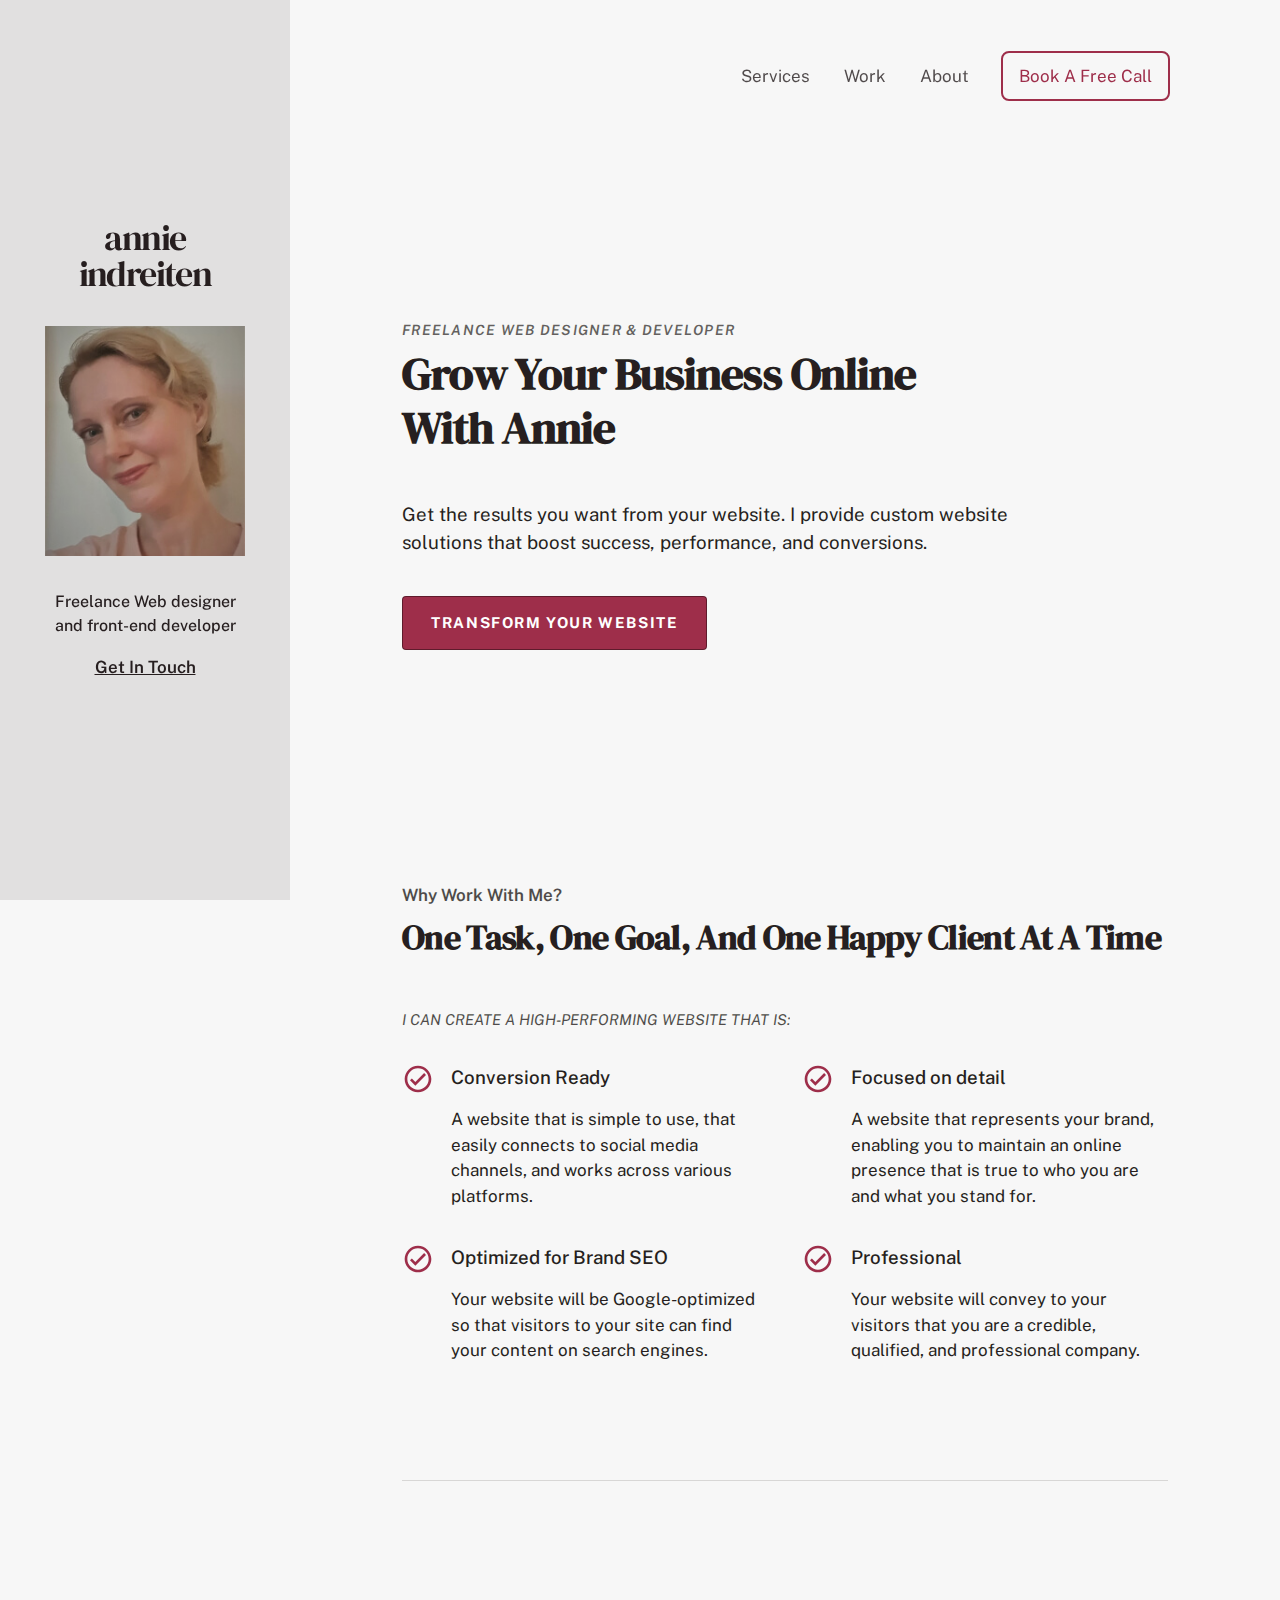
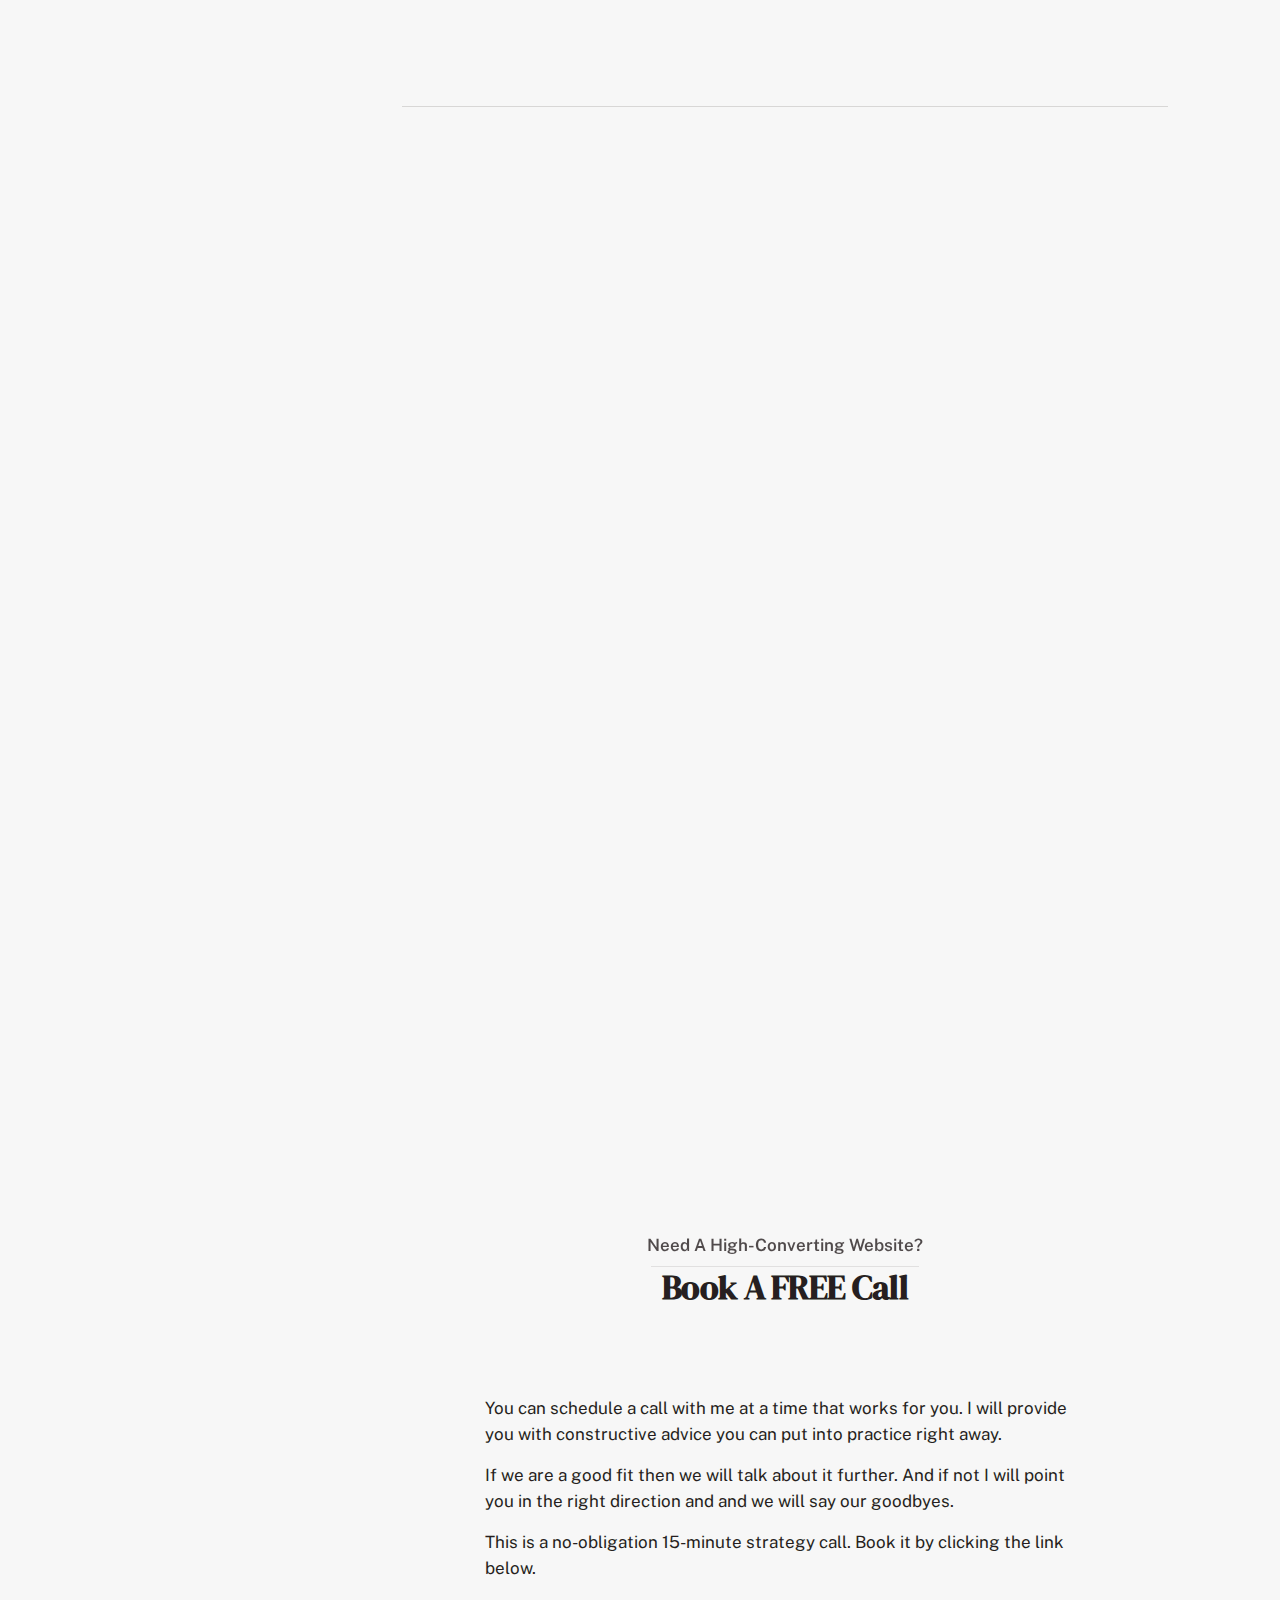
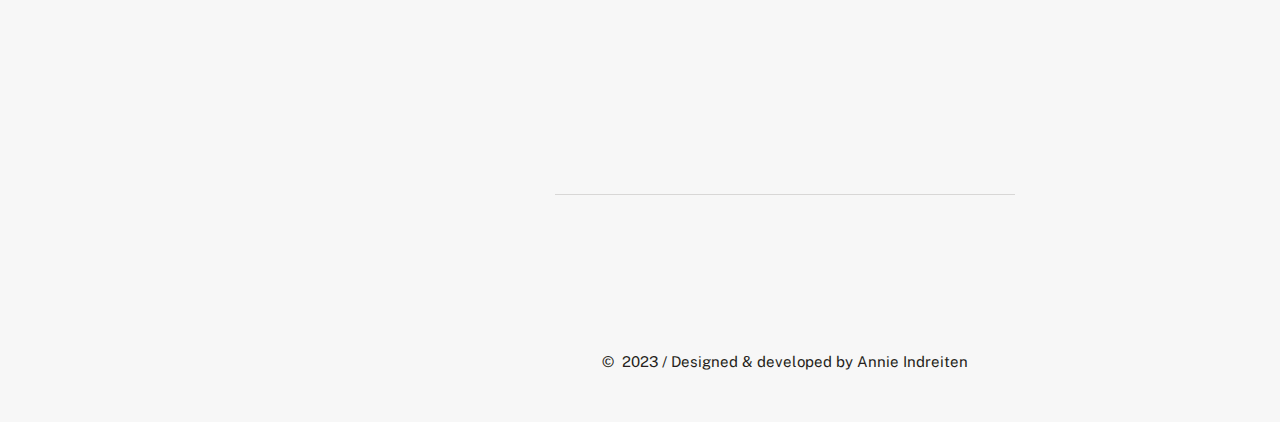
==== commit ed05cba7: "Updates" ====
--- a/index.html
+++ b/index.html
@@ -97,8 +97,8 @@
               class="sidebar-img">
           </figure>
           <div class="sidebar-content split-column">
-            <p>Web designer, front-end and Webflow developer</p>
-            <div class="socials">
+            <p>Freelance Web designer and front-end developer</p>
+            <!--<div class="socials">
               <a href="https://www.linkedin.com/in/annieindreitendeveloper/"
               target="_blank"
               rel="noreferrer"><i class="bi bi-linkedin"></i></a>
@@ -109,7 +109,7 @@
               <a href="https://twitter.com/annie_indreiten/" 
               target="_blank"
               rel="noreferrer"><i class="bi bi-twitter"></i></a>
-            </div>
+            </div>-->
             <a href="contact.html" class="sidebar-cta">Get In Touch</a>
           </div>
         </div>
@@ -144,7 +144,7 @@
           </section>
           <div class="divider"></div>
           <!--Why work with me-->
-          <section class="why reveal">
+          <section class="why">
             <div class="section-headings">
               <p class="section-subtitle">Why work with me?</p>
               <h2 class="heading-mobile">One task, one goal, and one happy client at a time</h2>
@@ -301,7 +301,7 @@
                   </small>
                   <div class="work-btns split">
                     <a href="accubooks.html">Learn More<i class="bi bi-arrow-right-short"></i></a>
-                    <a href="#">See Live<i class="bi bi-arrow-right-short"></i></a>
+                    <a href="https://spiffy-elf-a68c35.netlify.app/">See Live<i class="bi bi-arrow-right-short"></i></a>
                   </div>
                 </div>
                 
--- a/css/style.css
+++ b/css/style.css
@@ -237,7 +237,7 @@
 @media (min-width: 62em) {
   section:nth-of-type(1) {
     padding-top: 0;
-    padding-bottom: 6.7rem;
+    padding-bottom: 7.3rem;
   }
 }
 
@@ -1148,6 +1148,7 @@
 }
 
 .portfolio-item {
+  
   display: grid;
   grid-template-columns: 1fr;
   grid-template-rows: 13rem auto;
@@ -1719,7 +1720,7 @@
 
 .cta-container {
   gap: 2.5em;
-  text-transform: capitalize;
+  /*text-transform: capitalize;*/
   padding-bottom: 4.5rem;
   align-items: flex-start;
   max-width: 60ch;
@@ -1757,6 +1758,16 @@
   }
 }
 
+@media (min-width: 51em) {
+  
+  .cta-container {
+    justify-self: center;
+    
+  }
+  
+  
+}
+
 @media (min-width: 62em) {
   .cta-container {
     padding-bottom: 7.25rem;
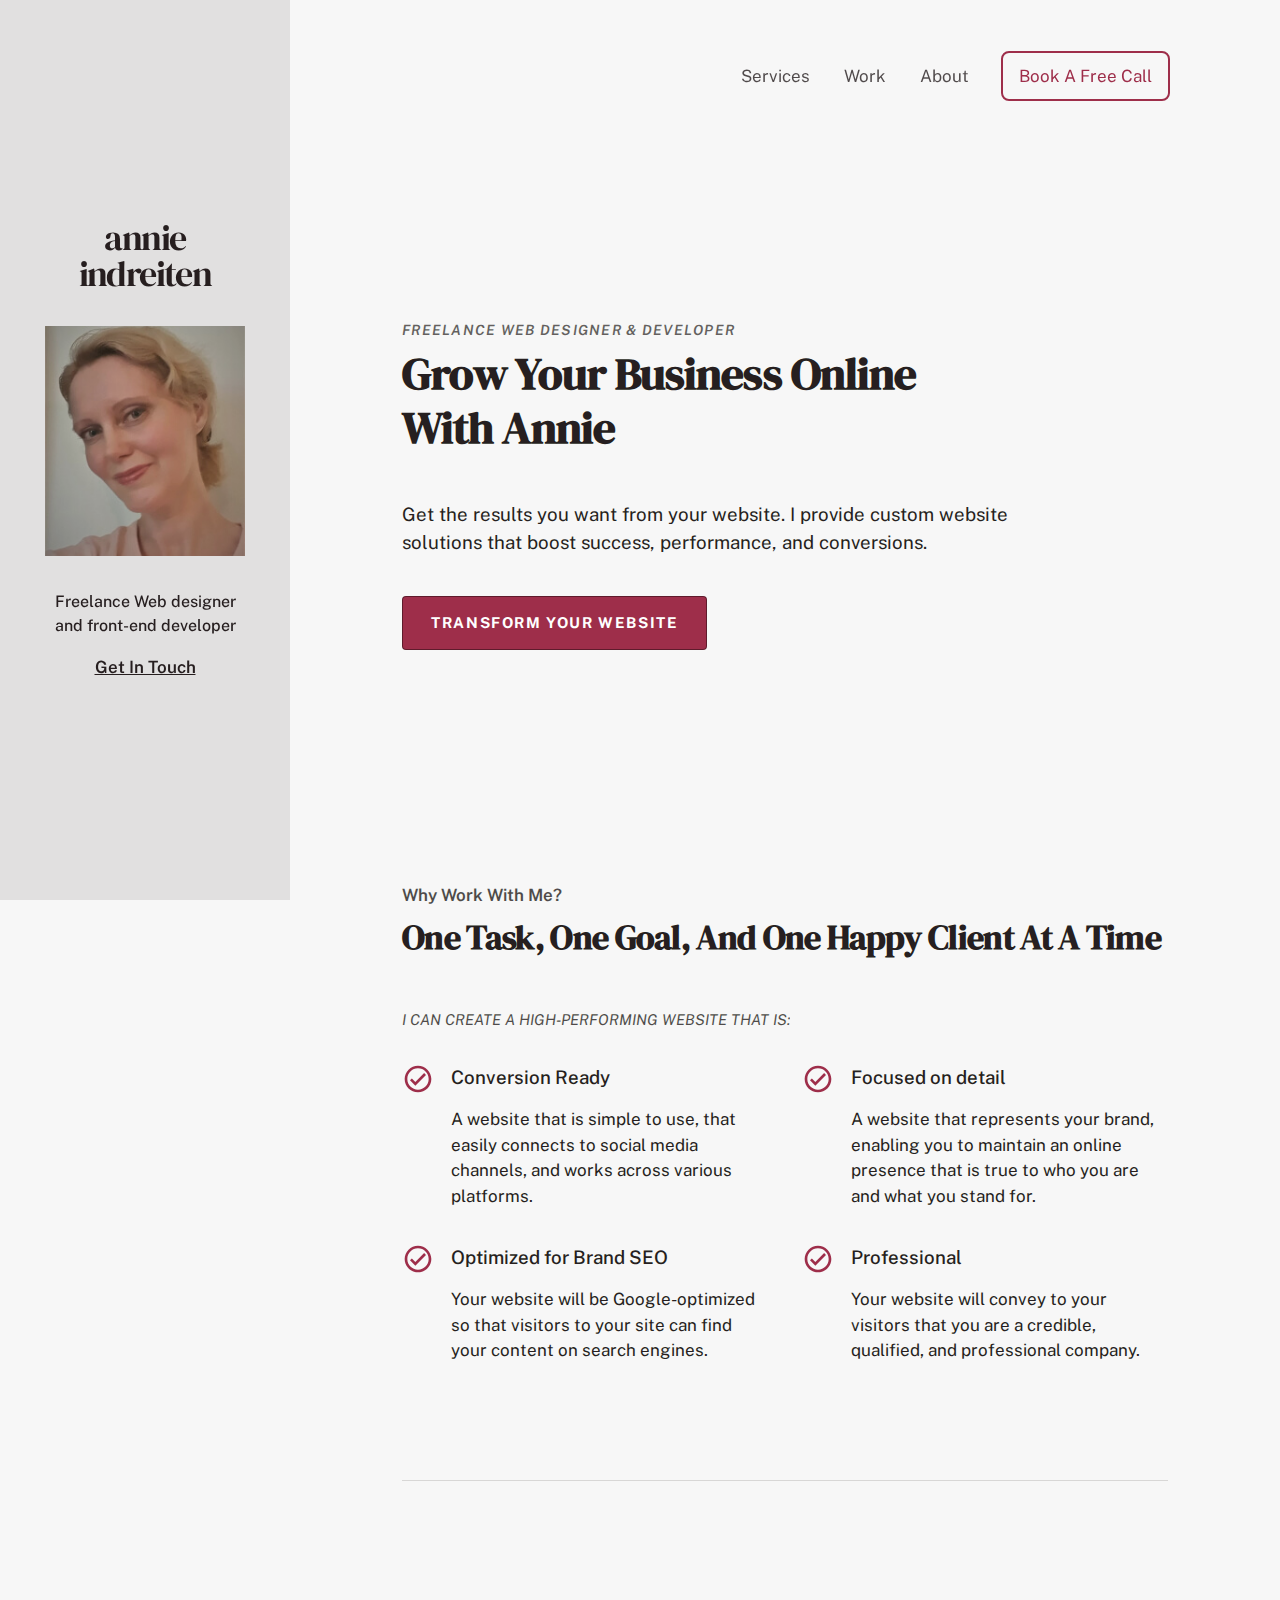
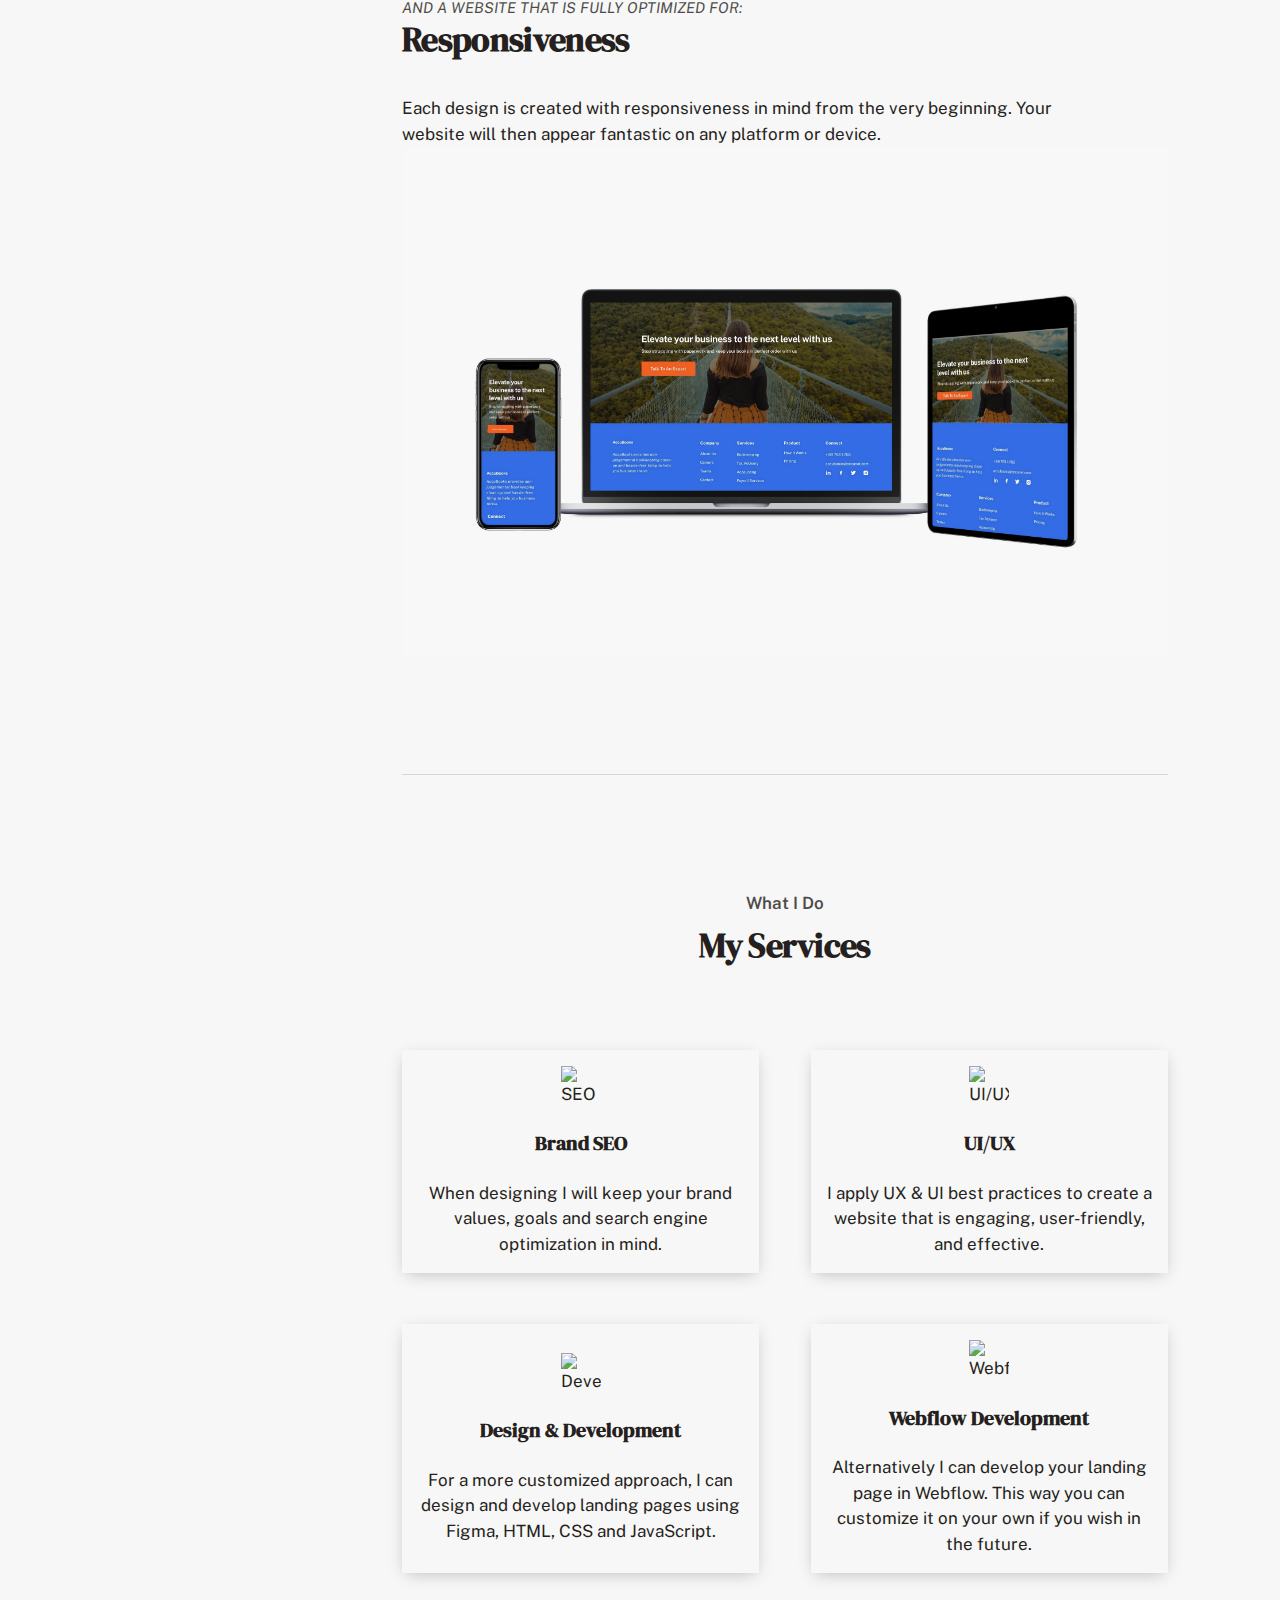
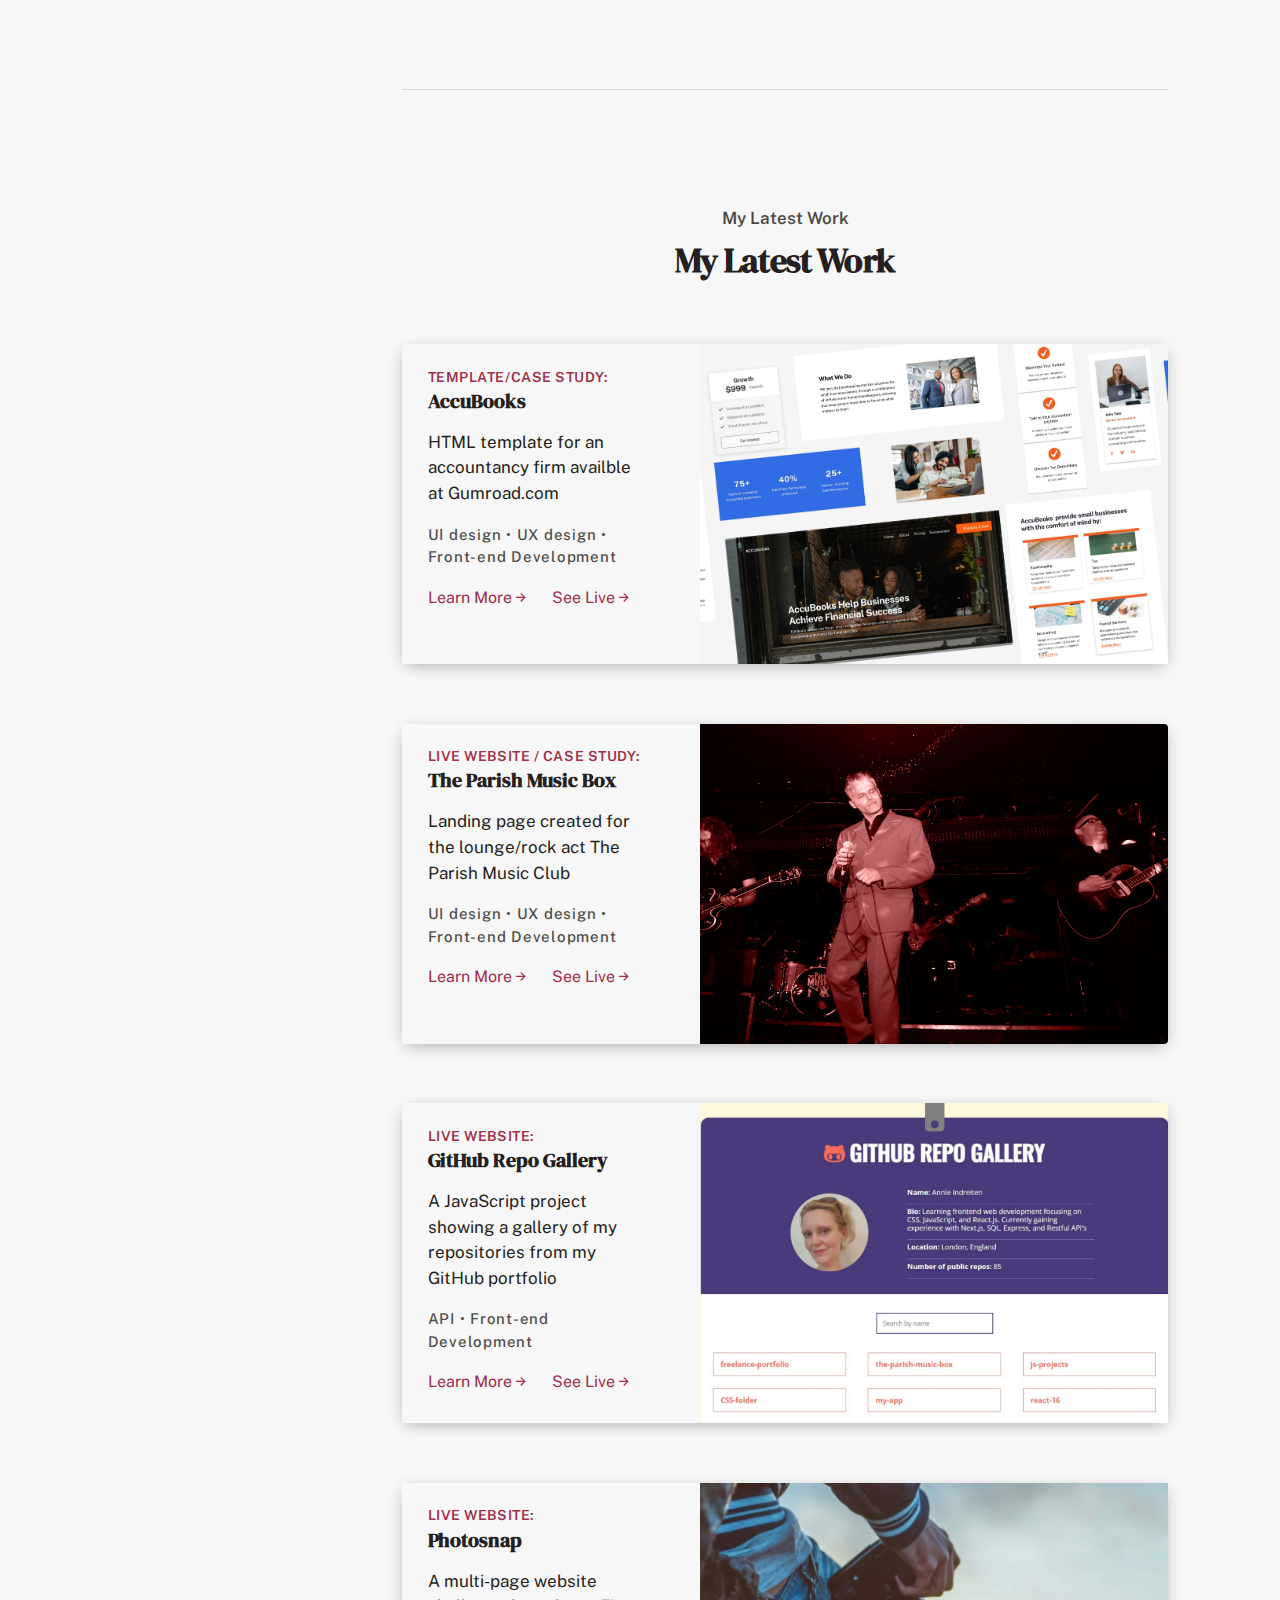
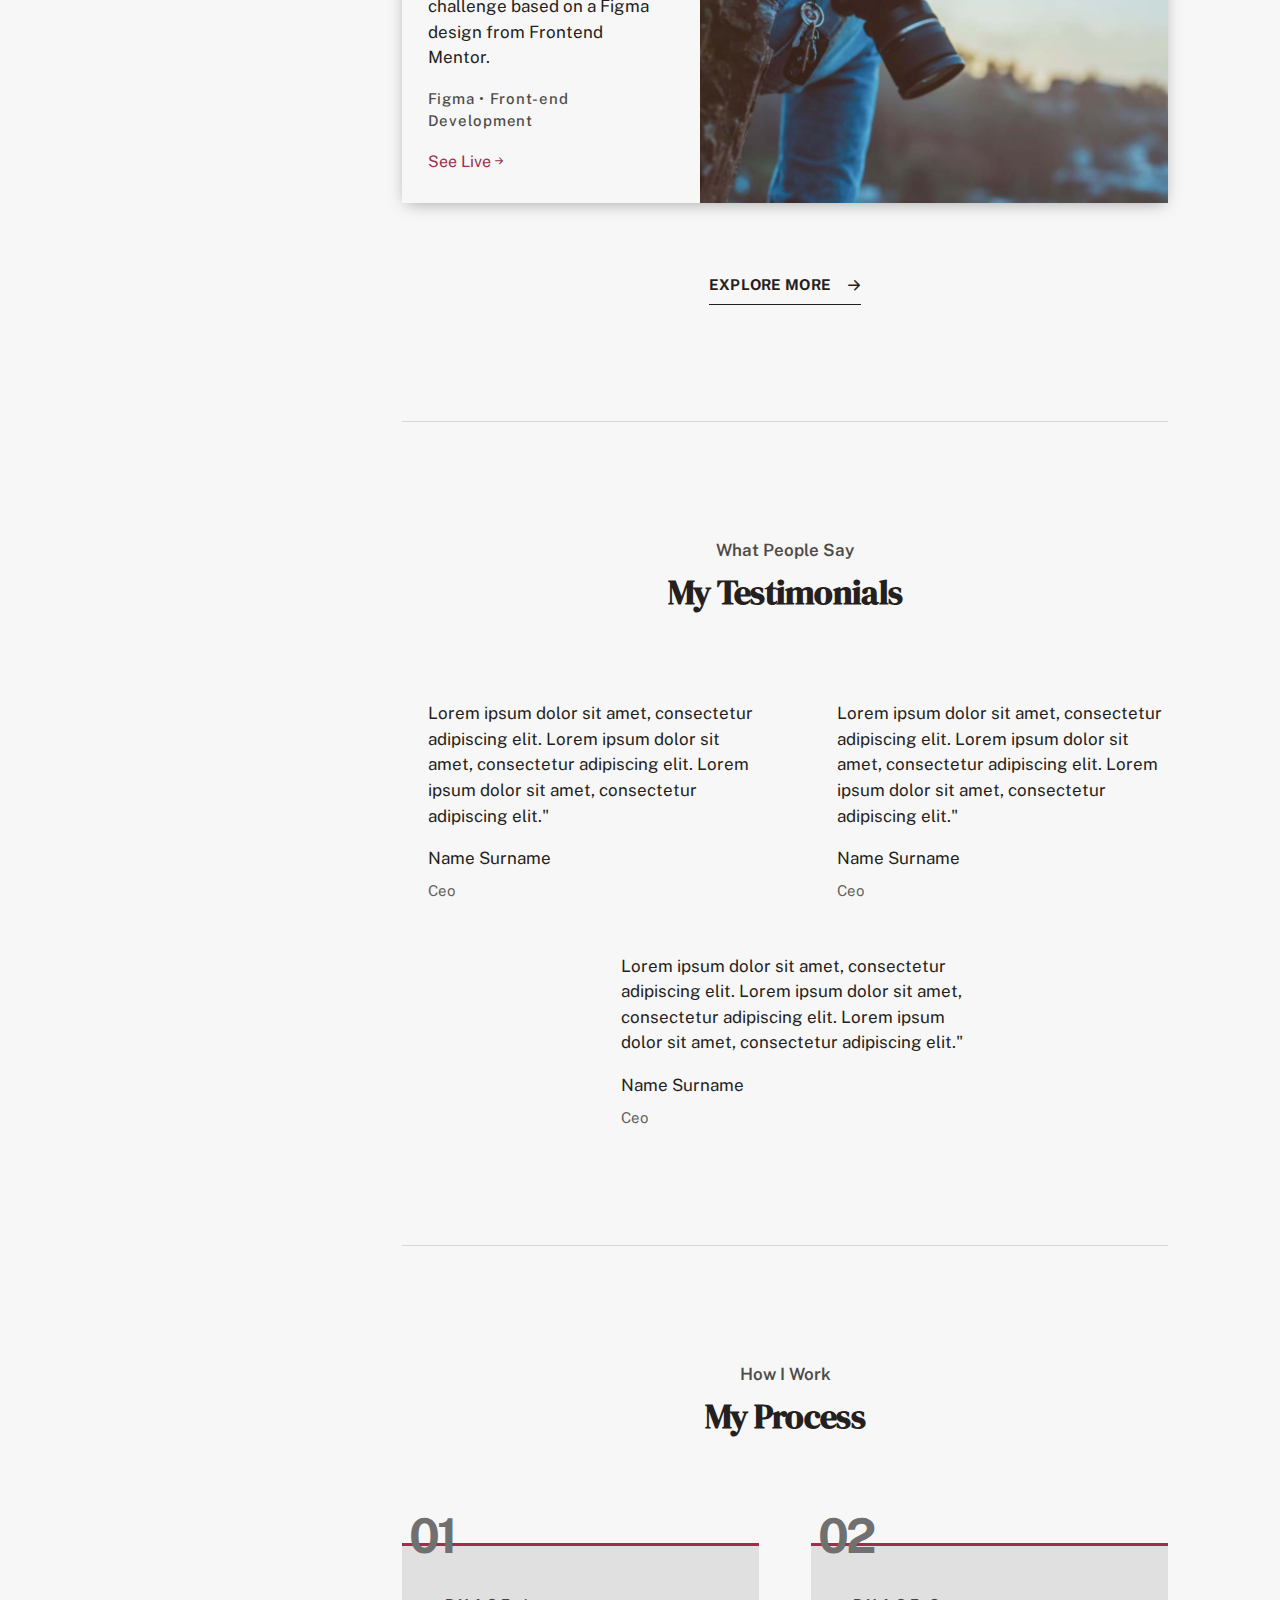
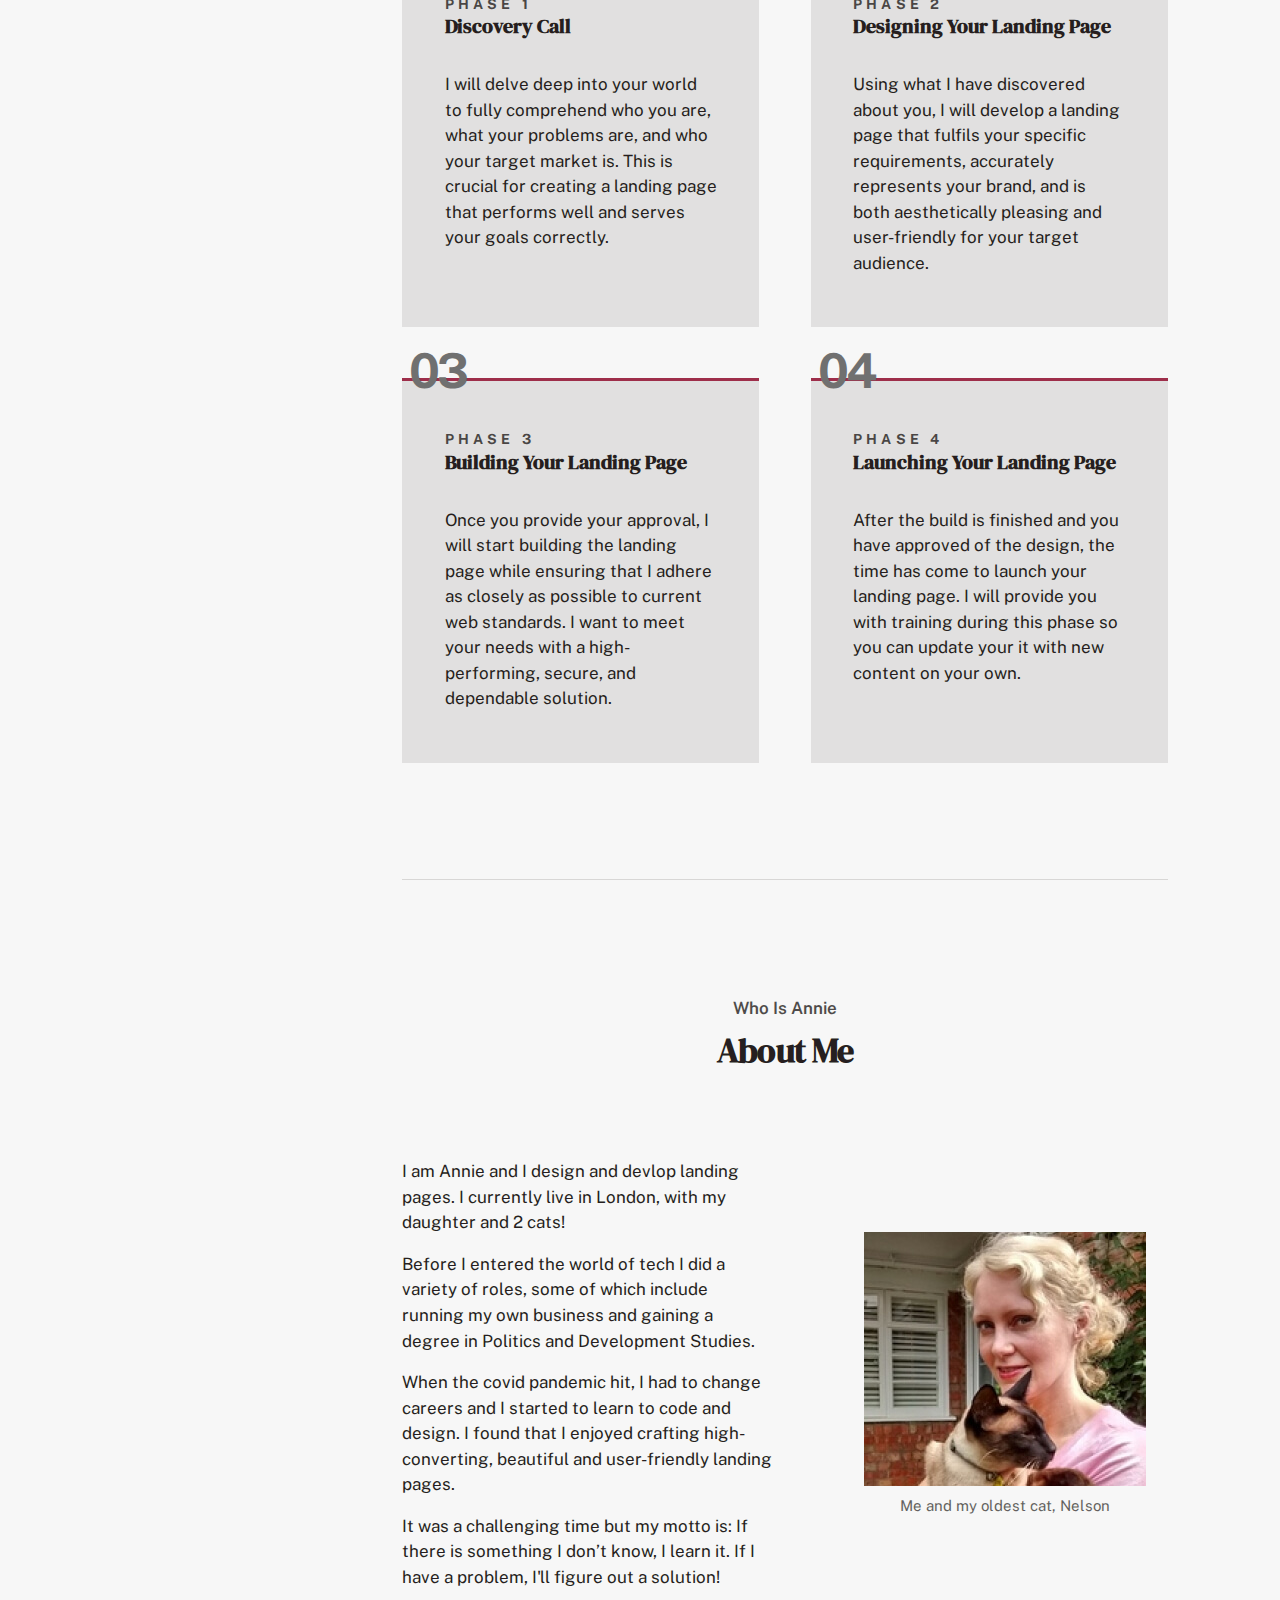
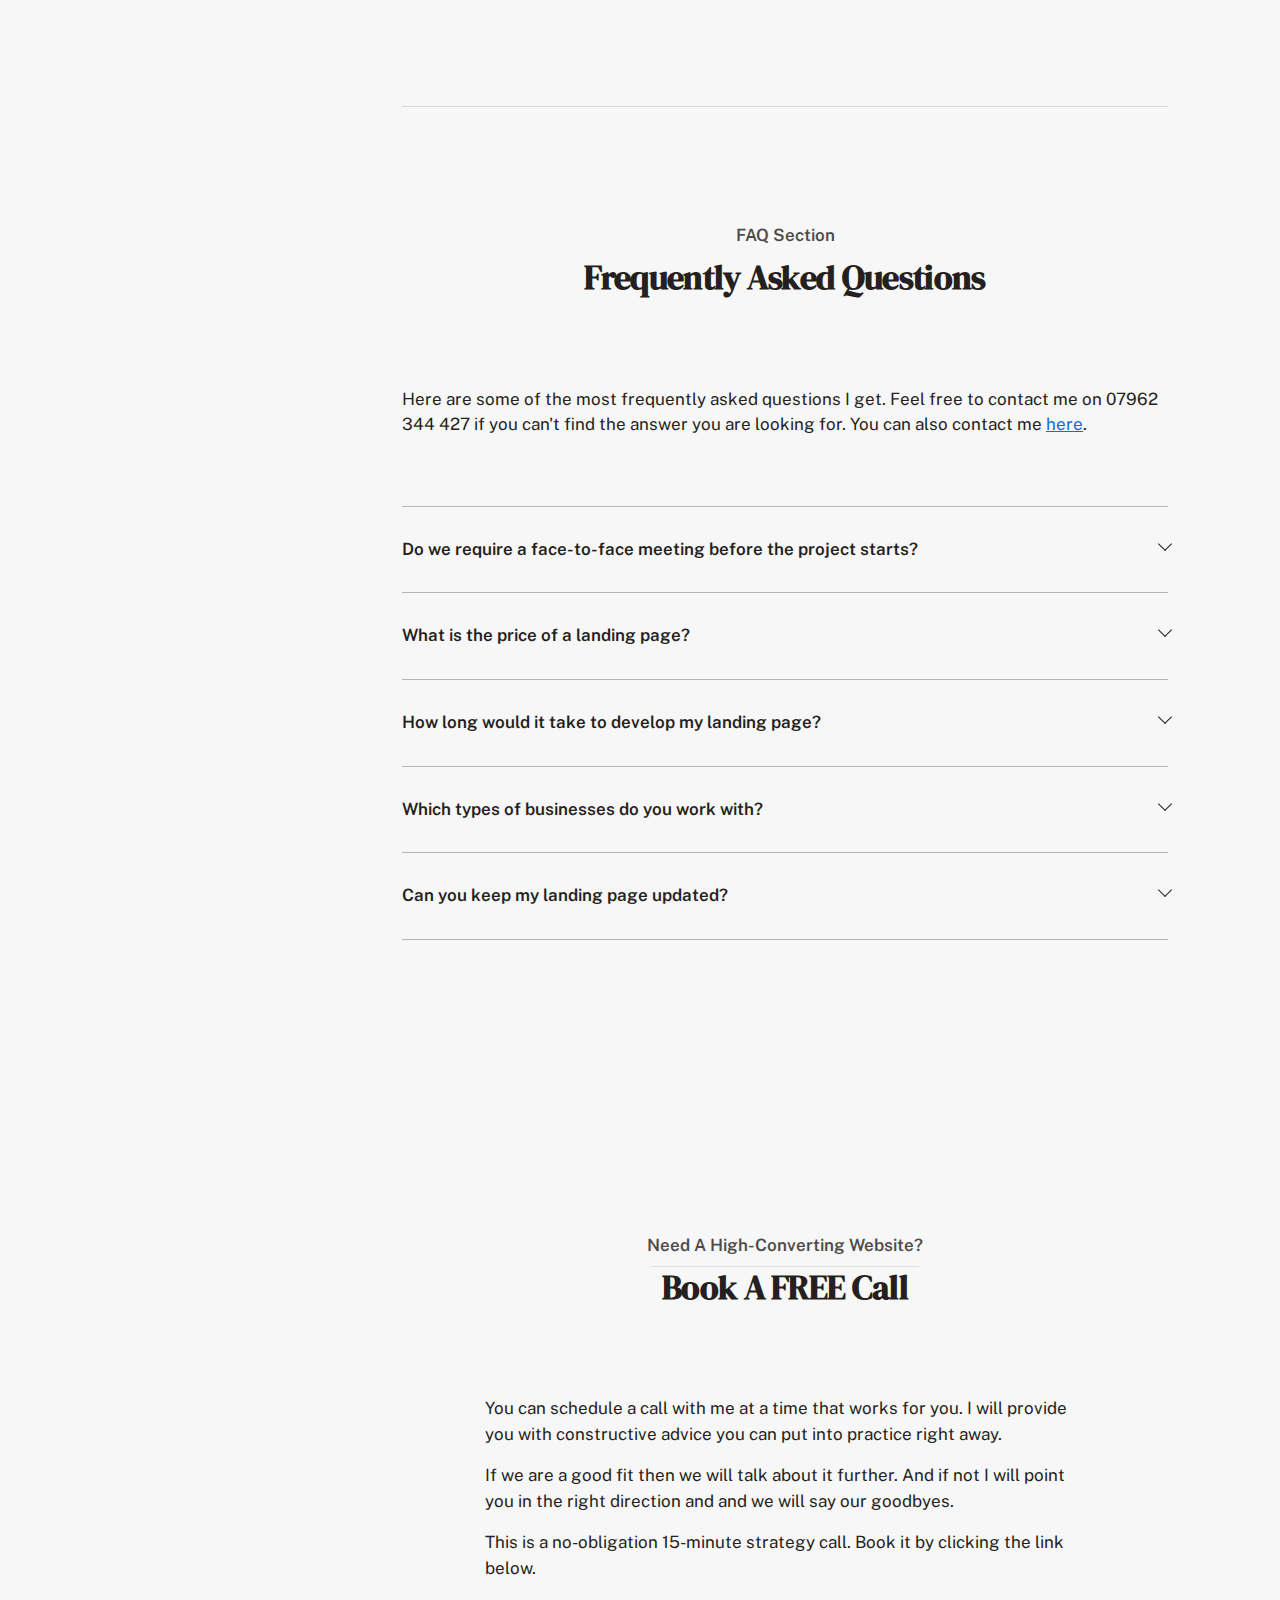
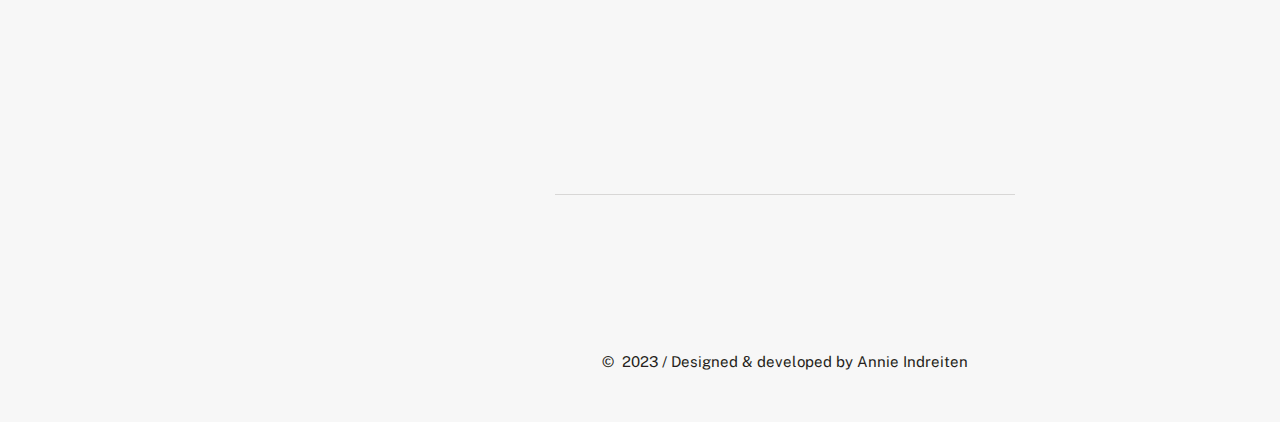
==== commit 7cdccb86: "Removal of fade-ins" ====
--- a/index.html
+++ b/index.html
@@ -207,7 +207,7 @@
           </section>
           <div class="divider"></div>
           <!--Otpimize-->
-          <section class="optimise reveal">
+          <section class="optimise">
             <div class="responsive">
               <div class="responsive-content flow-content-medium">
                 <div class="responsive-headings">
@@ -219,10 +219,8 @@
                 </p>
               </div>
               <figure class="responsive-img-wrapper">
-                <img src="images/mockup-devices@1x.jpg" 
-                  srcset="images/mockup-devices@1x.jpg 1x,
-                          images/mockup-devices@2x.jpg 2x,
-                          images/mockup-devices@3x.jpg 3x"
+                <img src="images/mockup-devices@3x.jpg" 
+                 
                   alt="Responsive mockup of amobile, tablet and desktop device" class="responsive-img">
               </figure>
             
@@ -230,7 +228,7 @@
           </section>
           <div class="divider"></div>
           <!--Services-->
-          <section class="services split-column reveal" id="services">
+          <section class="services split-column" id="services">
             <div class="section-headings">
               <p class="section-subtitle">What I do</p>
               <div class="heading-wrapper">
@@ -268,7 +266,7 @@
           </section>
           <div class="divider"></div>
           <!--Portfolio-->
-          <section class="portfolio reveal" id="work">
+          <section class="portfolio" id="work">
             <div class="section-headings">
               <p class="section-subtitle">My latest work</p>
               <div class="heading-wrapper">
@@ -393,7 +391,7 @@
           </section>
           <div class="divider"></div>
           <!--Testimonials-->
-          <section class="testimonials reveal">
+          <section class="testimonials">
             <div class="section-headings">
               <p class="section-subtitle">What people say</p>
               <div class="heading-wrapper">
@@ -439,7 +437,7 @@
           </section>
           <div class="divider"></div>
           <!--Process-->
-          <section class="process reveal">
+          <section class="process">
             <div class="section-headings">
               <p class="section-subtitle">How I work</p>
               <div class="heading-wrapper">
@@ -499,7 +497,7 @@
           </section>
           <div class="divider"></div>
           <!--About-->
-          <section class="about reveal" id="about">
+          <section class="about" id="about">
             <div class="section-headings">
               <p class="section-subtitle">Who is Annie</p>
               <div class="heading-wrapper">
@@ -539,7 +537,7 @@
           </section>
           <div class="divider"></div>
           <!--FAQ-->
-          <section class="faq reveal">
+          <section class="faq">
             <div class="section-headings">
               <p class="section-subtitle">FAQ Section</p>
               <div class="heading-wrapper">
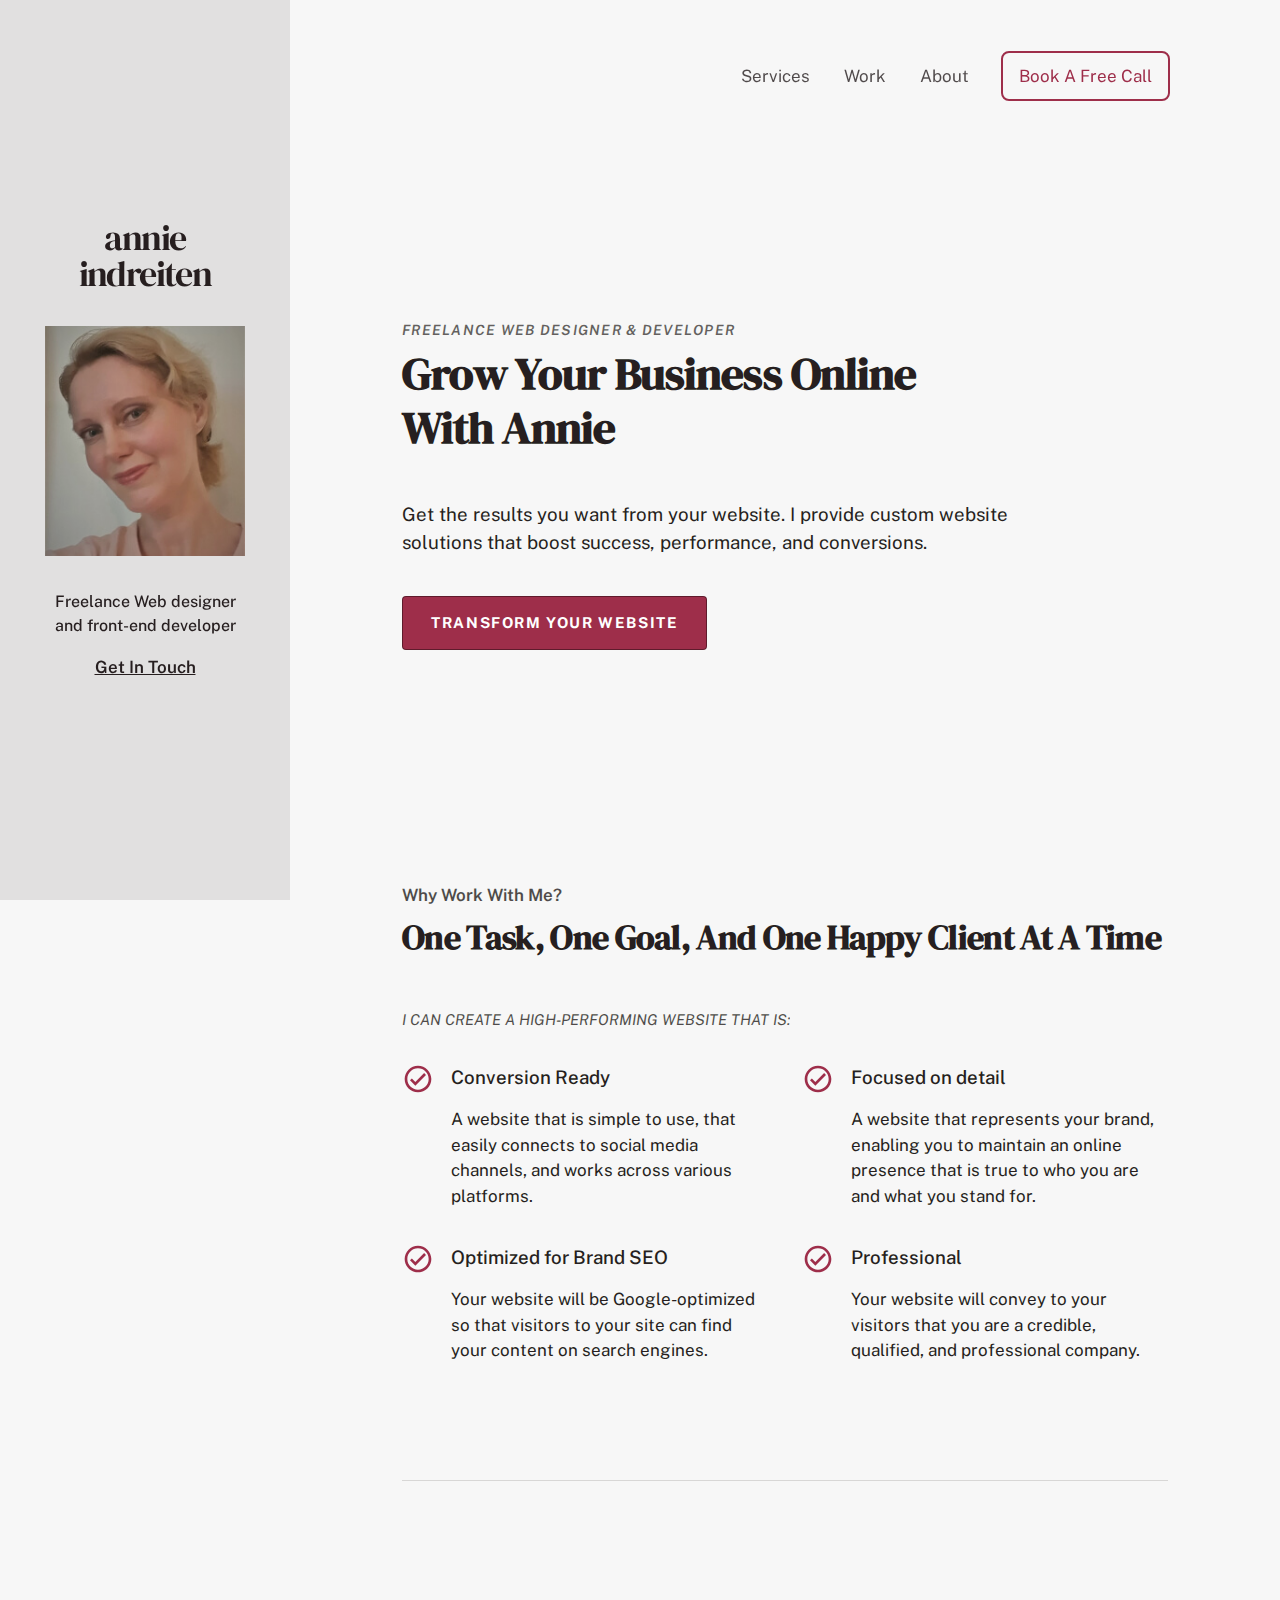
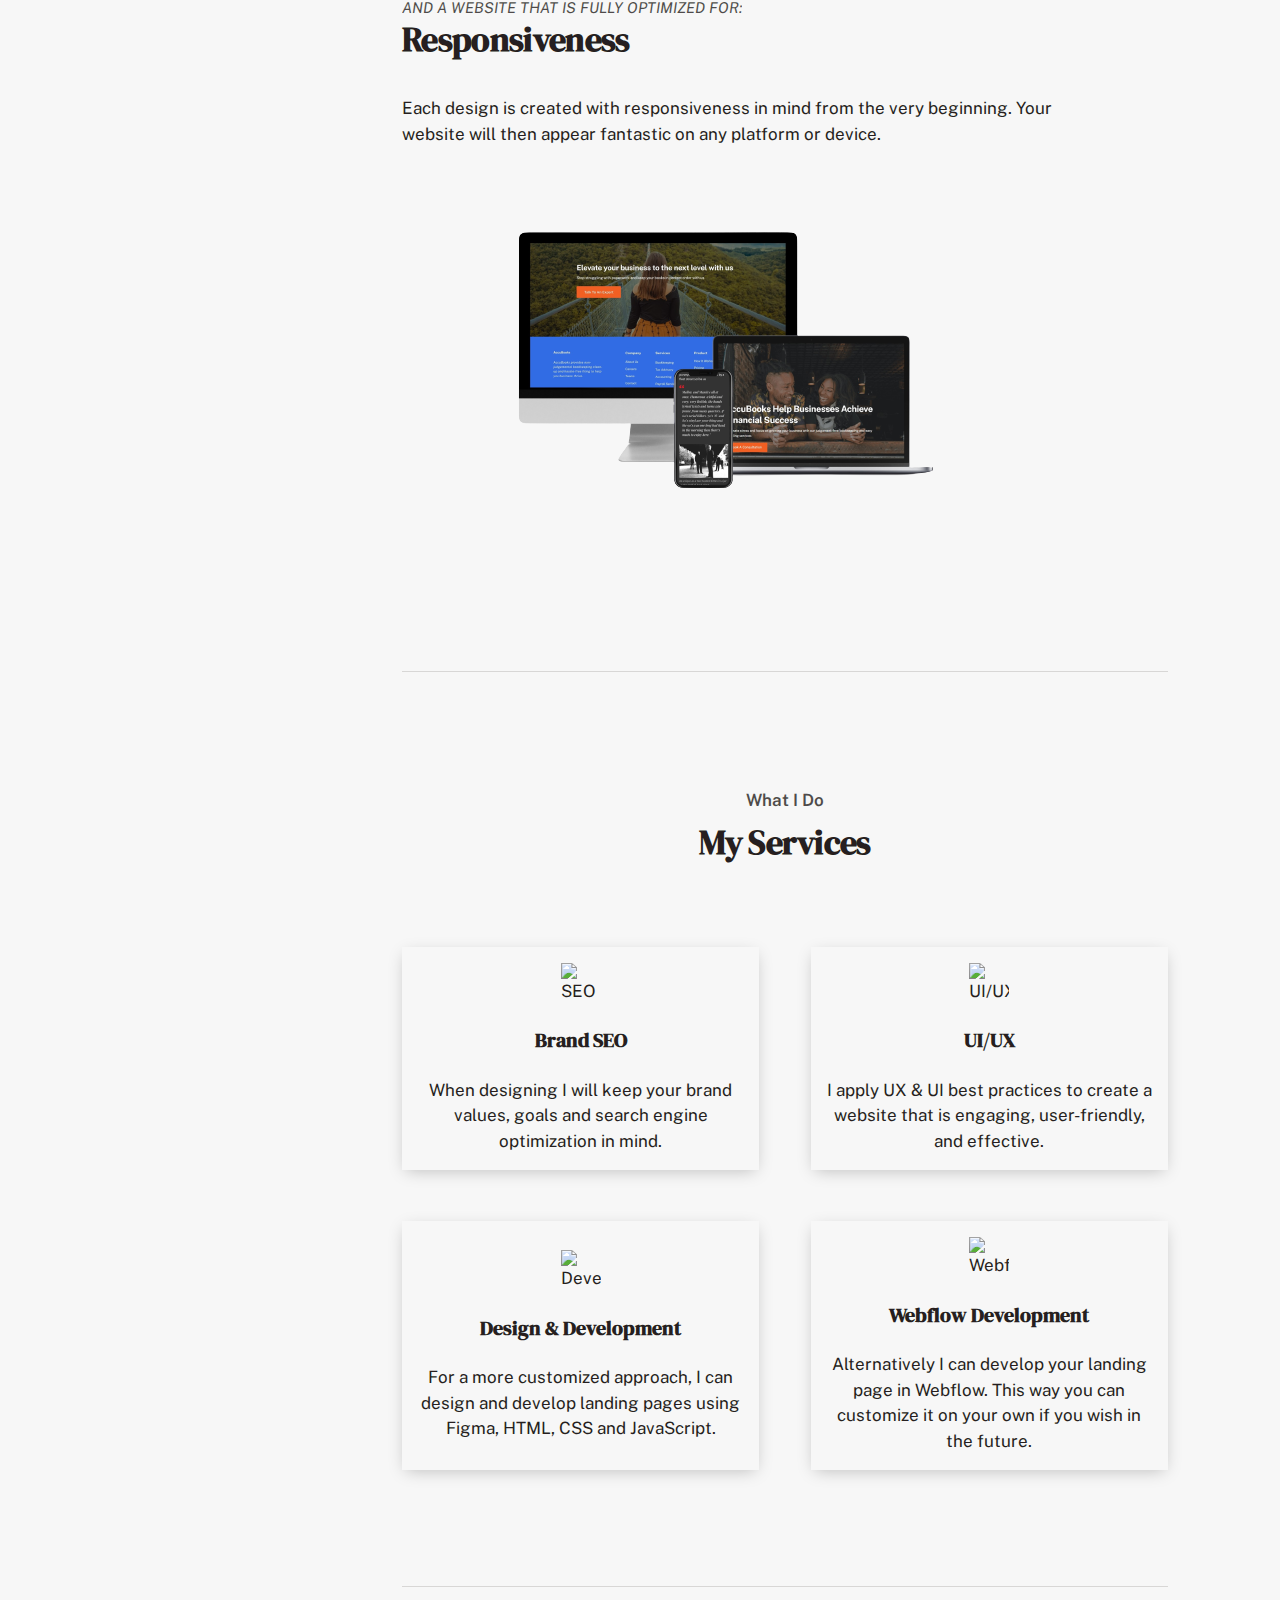
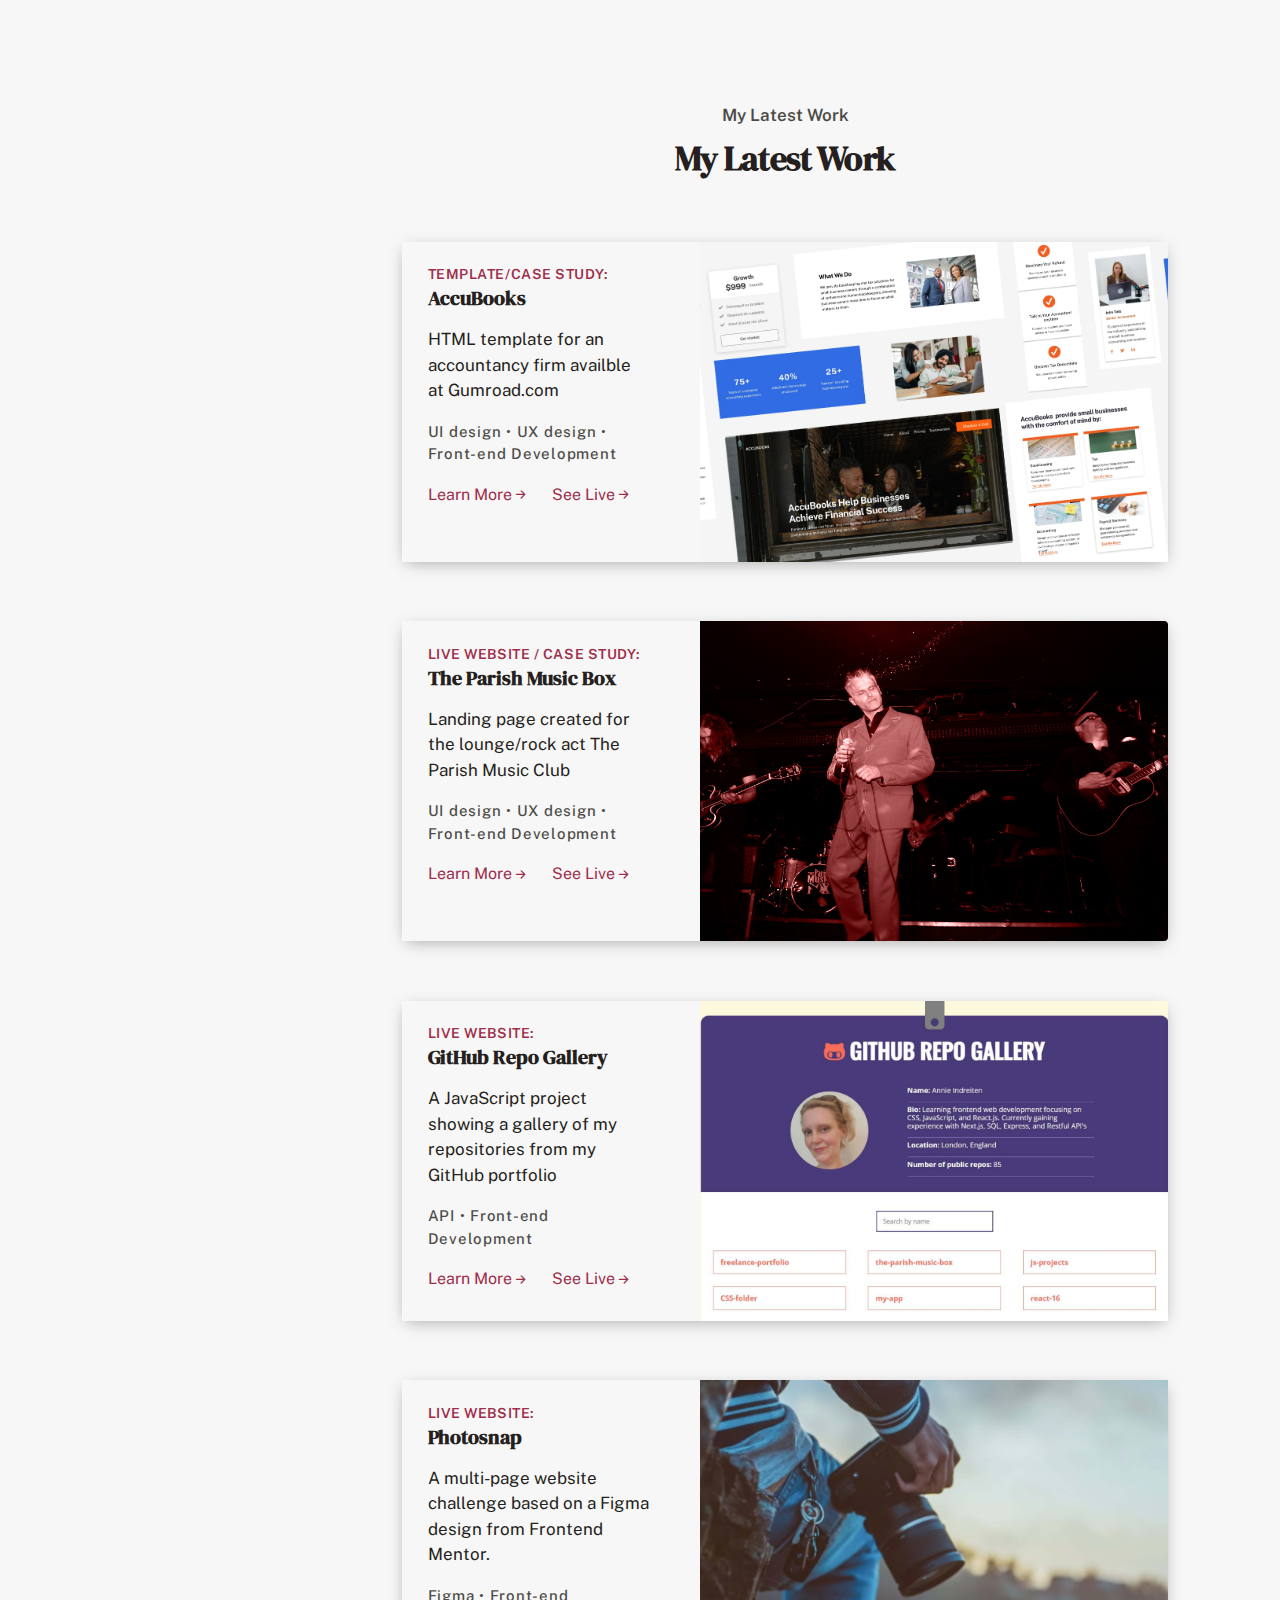
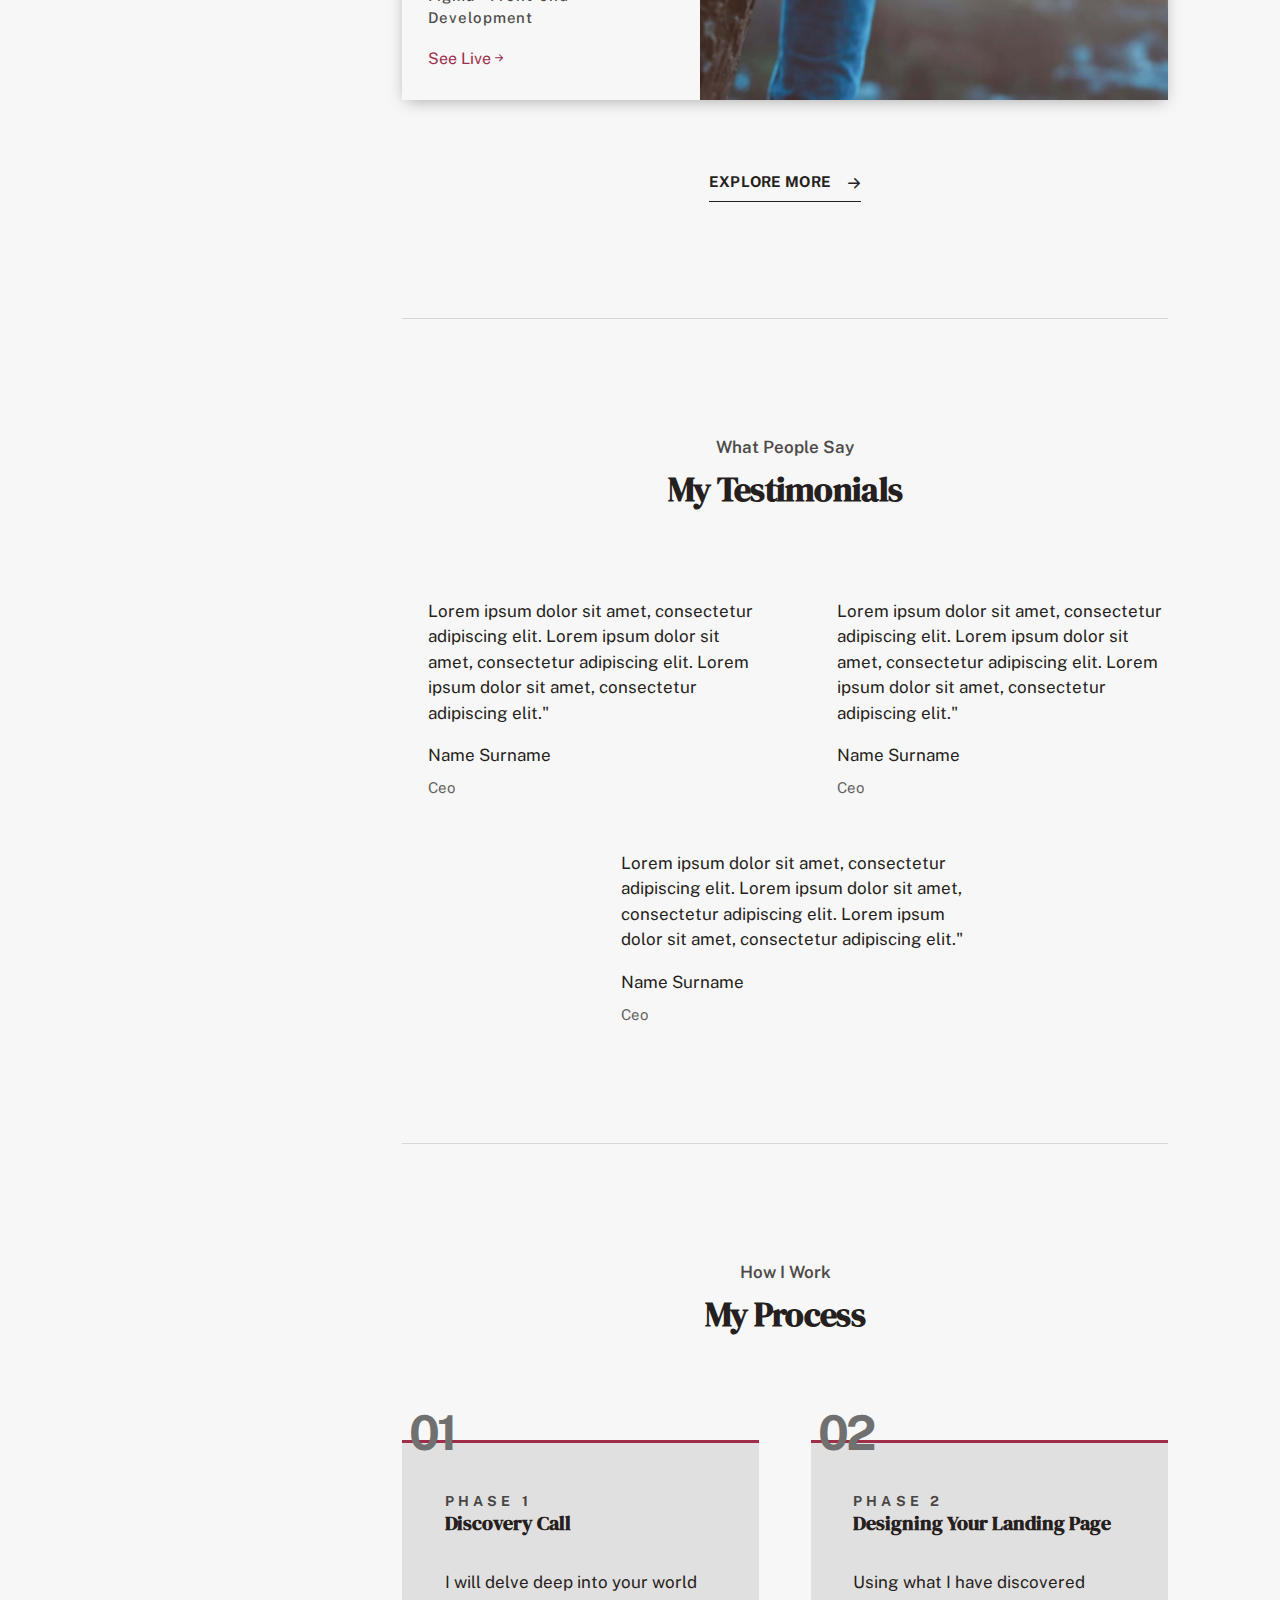
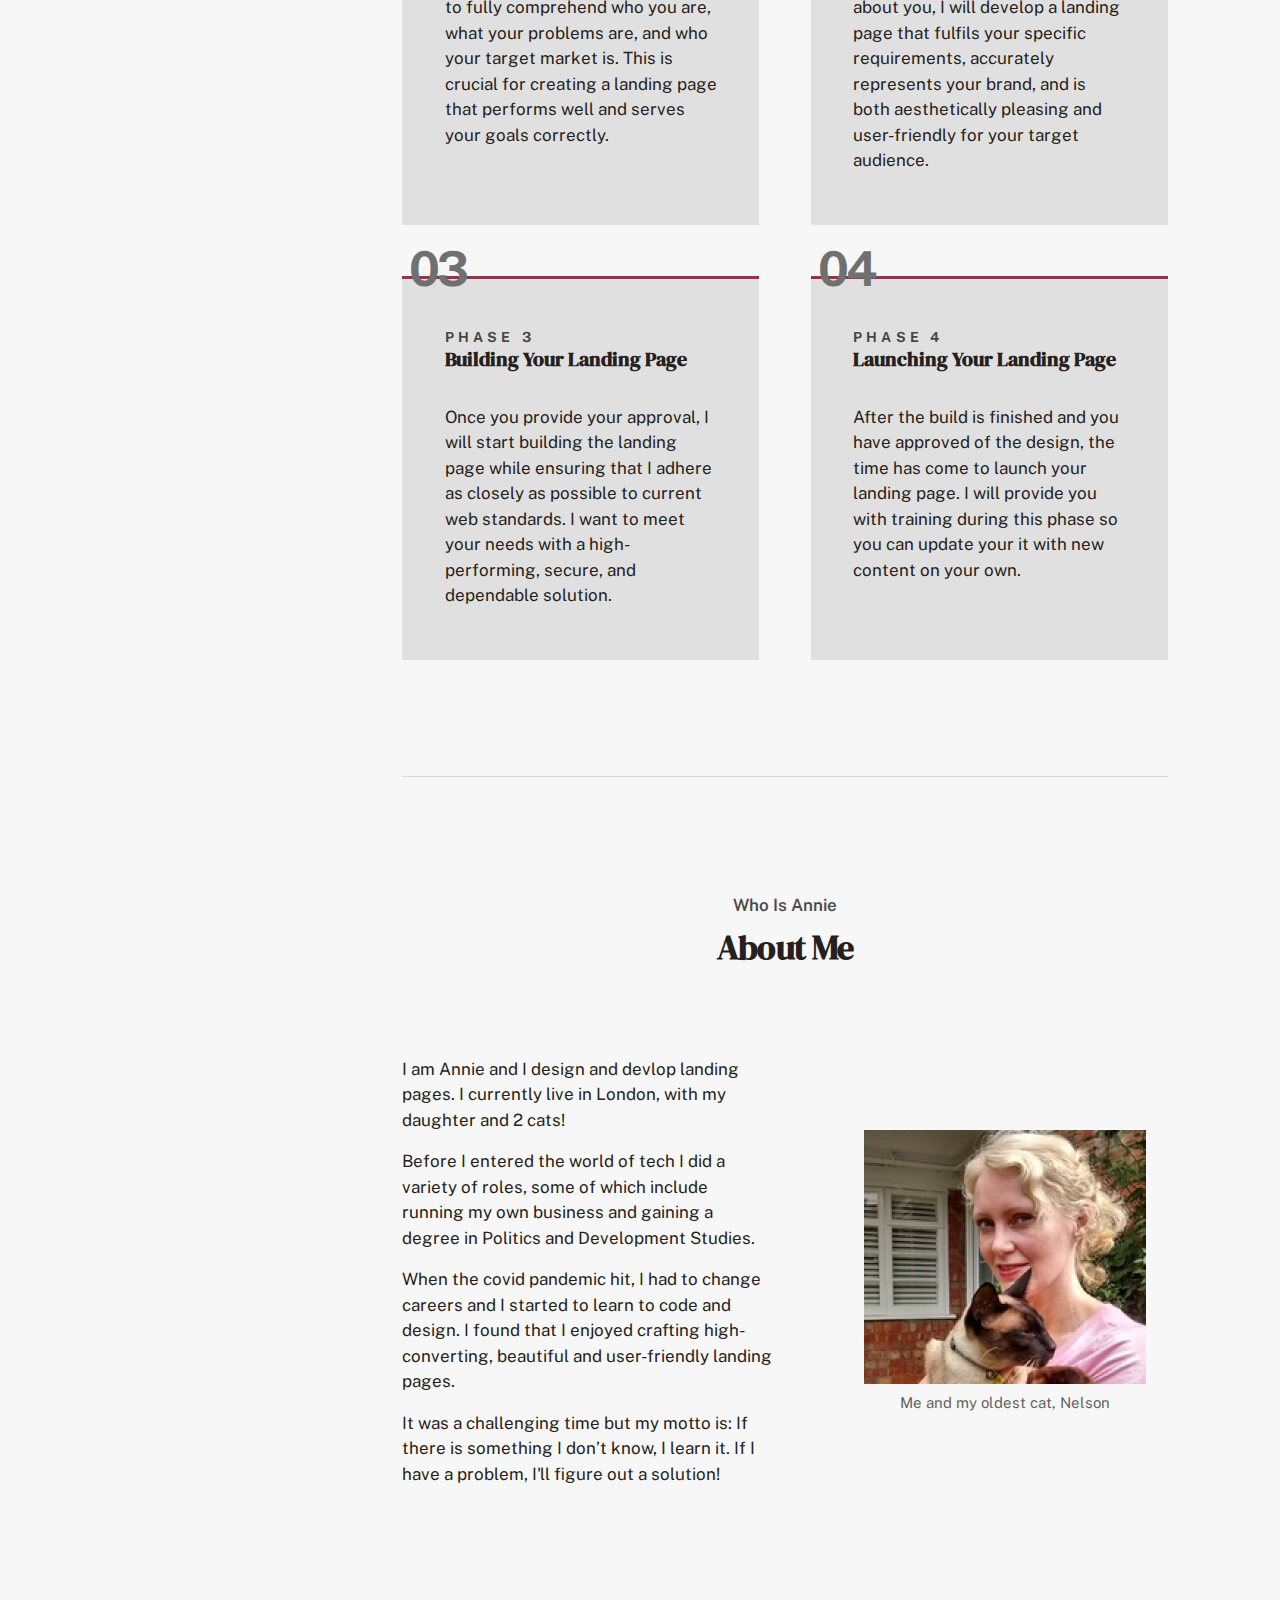
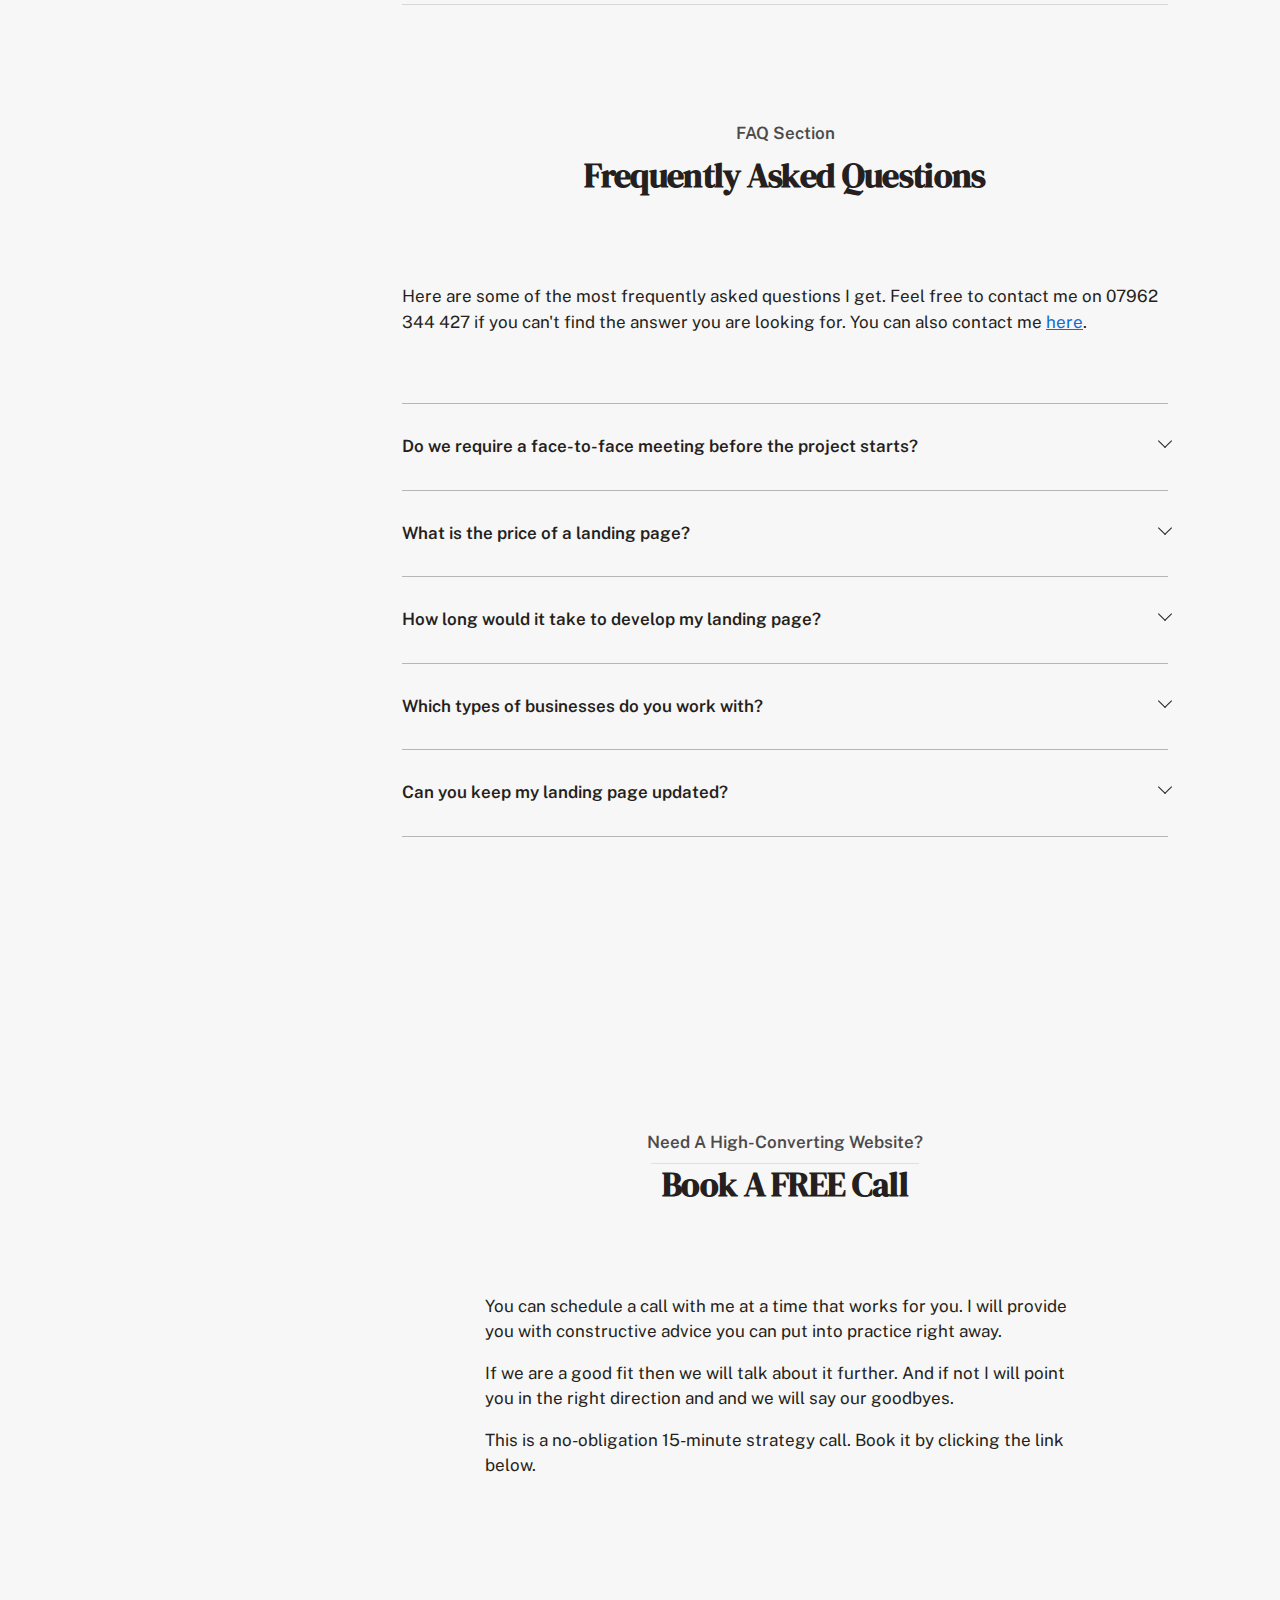
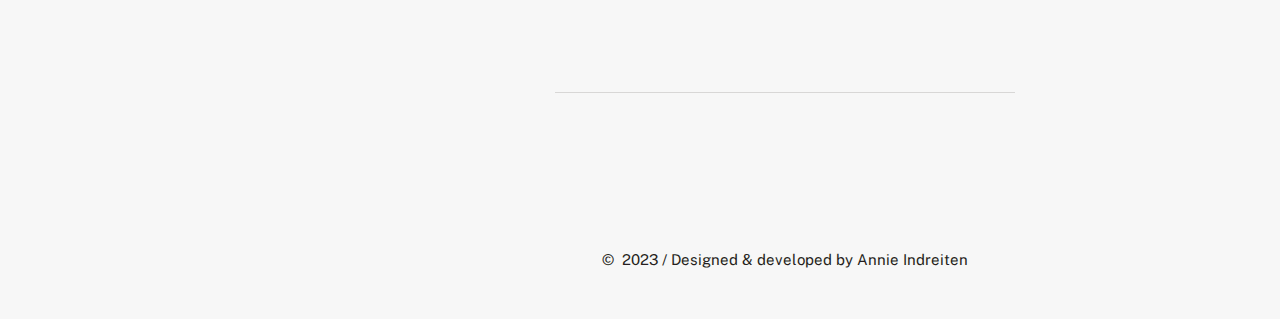
==== commit ed990f40: "Image testing" ====
--- a/index.html
+++ b/index.html
@@ -219,7 +219,7 @@
                 </p>
               </div>
               <figure class="responsive-img-wrapper">
-                <img src="images/mockup-devices@3x.jpg" 
+                <img src="images/mockup@3x.png" 
                  
                   alt="Responsive mockup of amobile, tablet and desktop device" class="responsive-img">
               </figure>
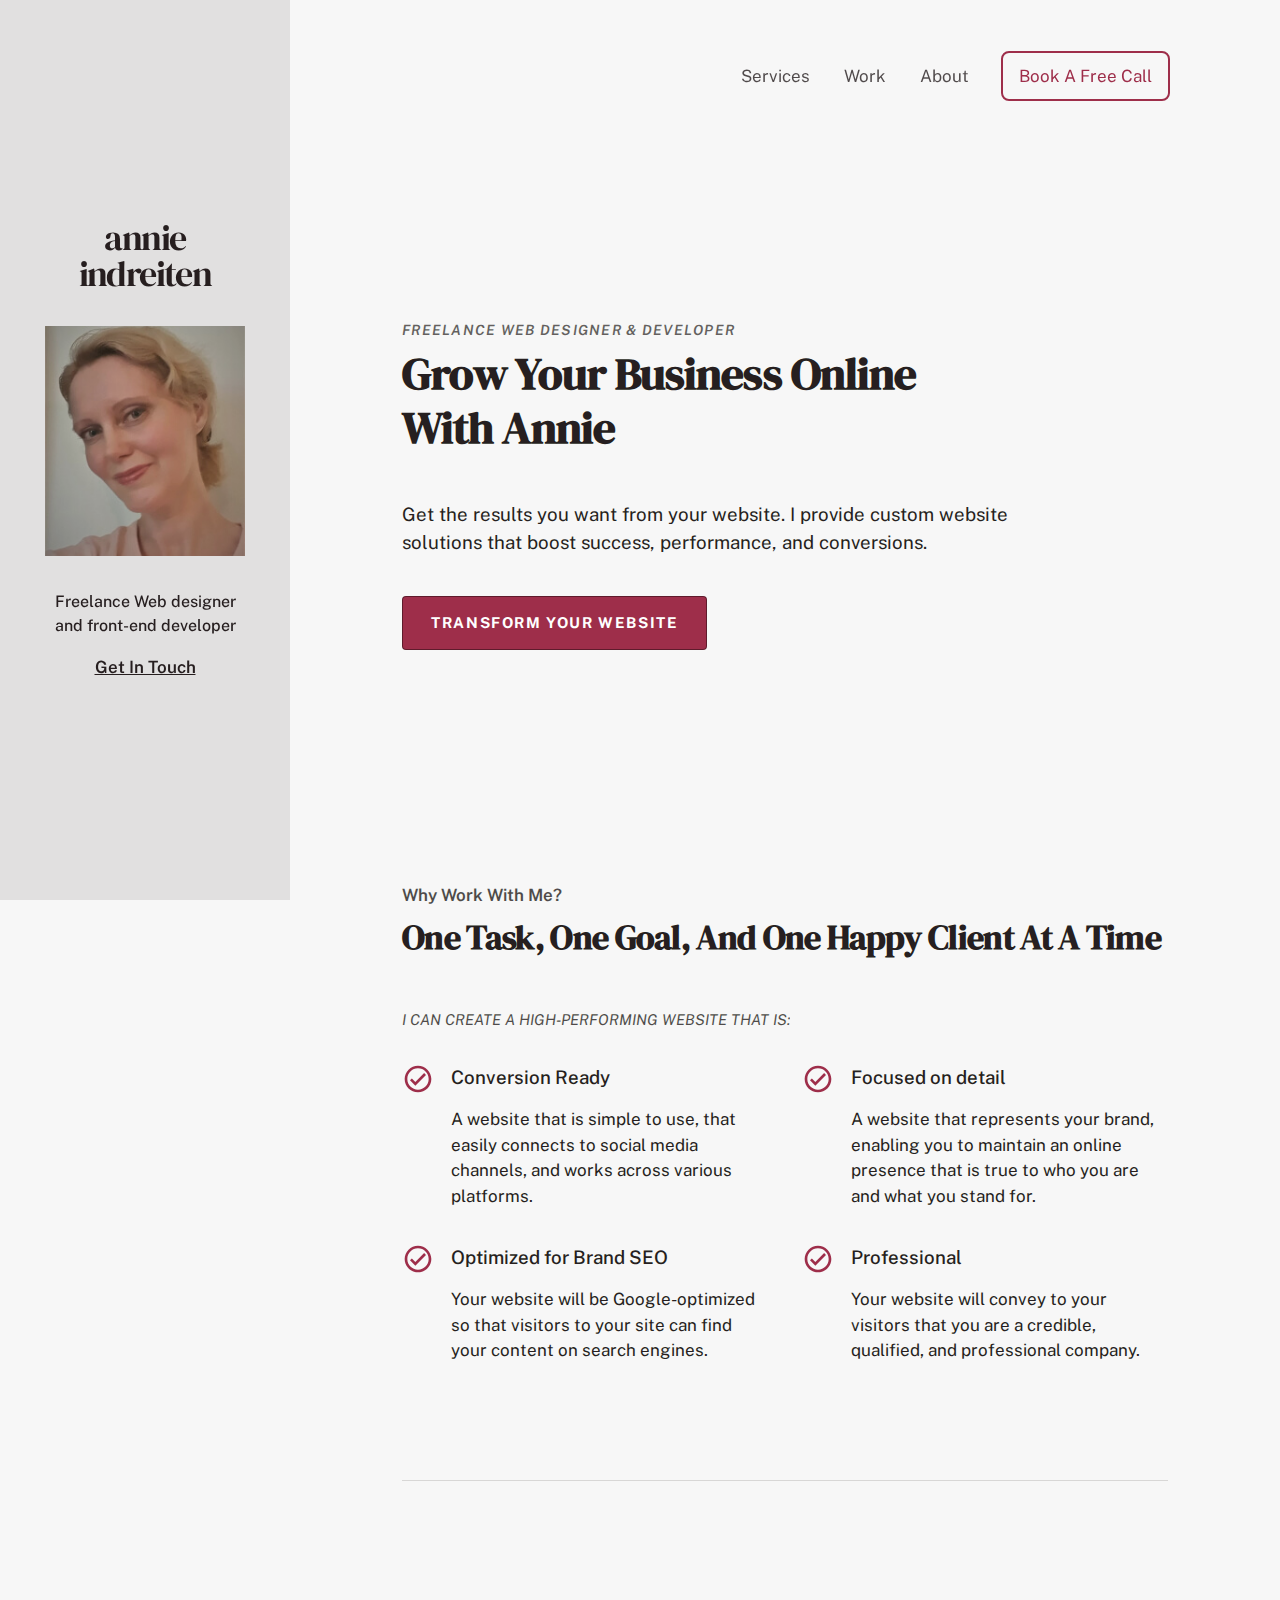
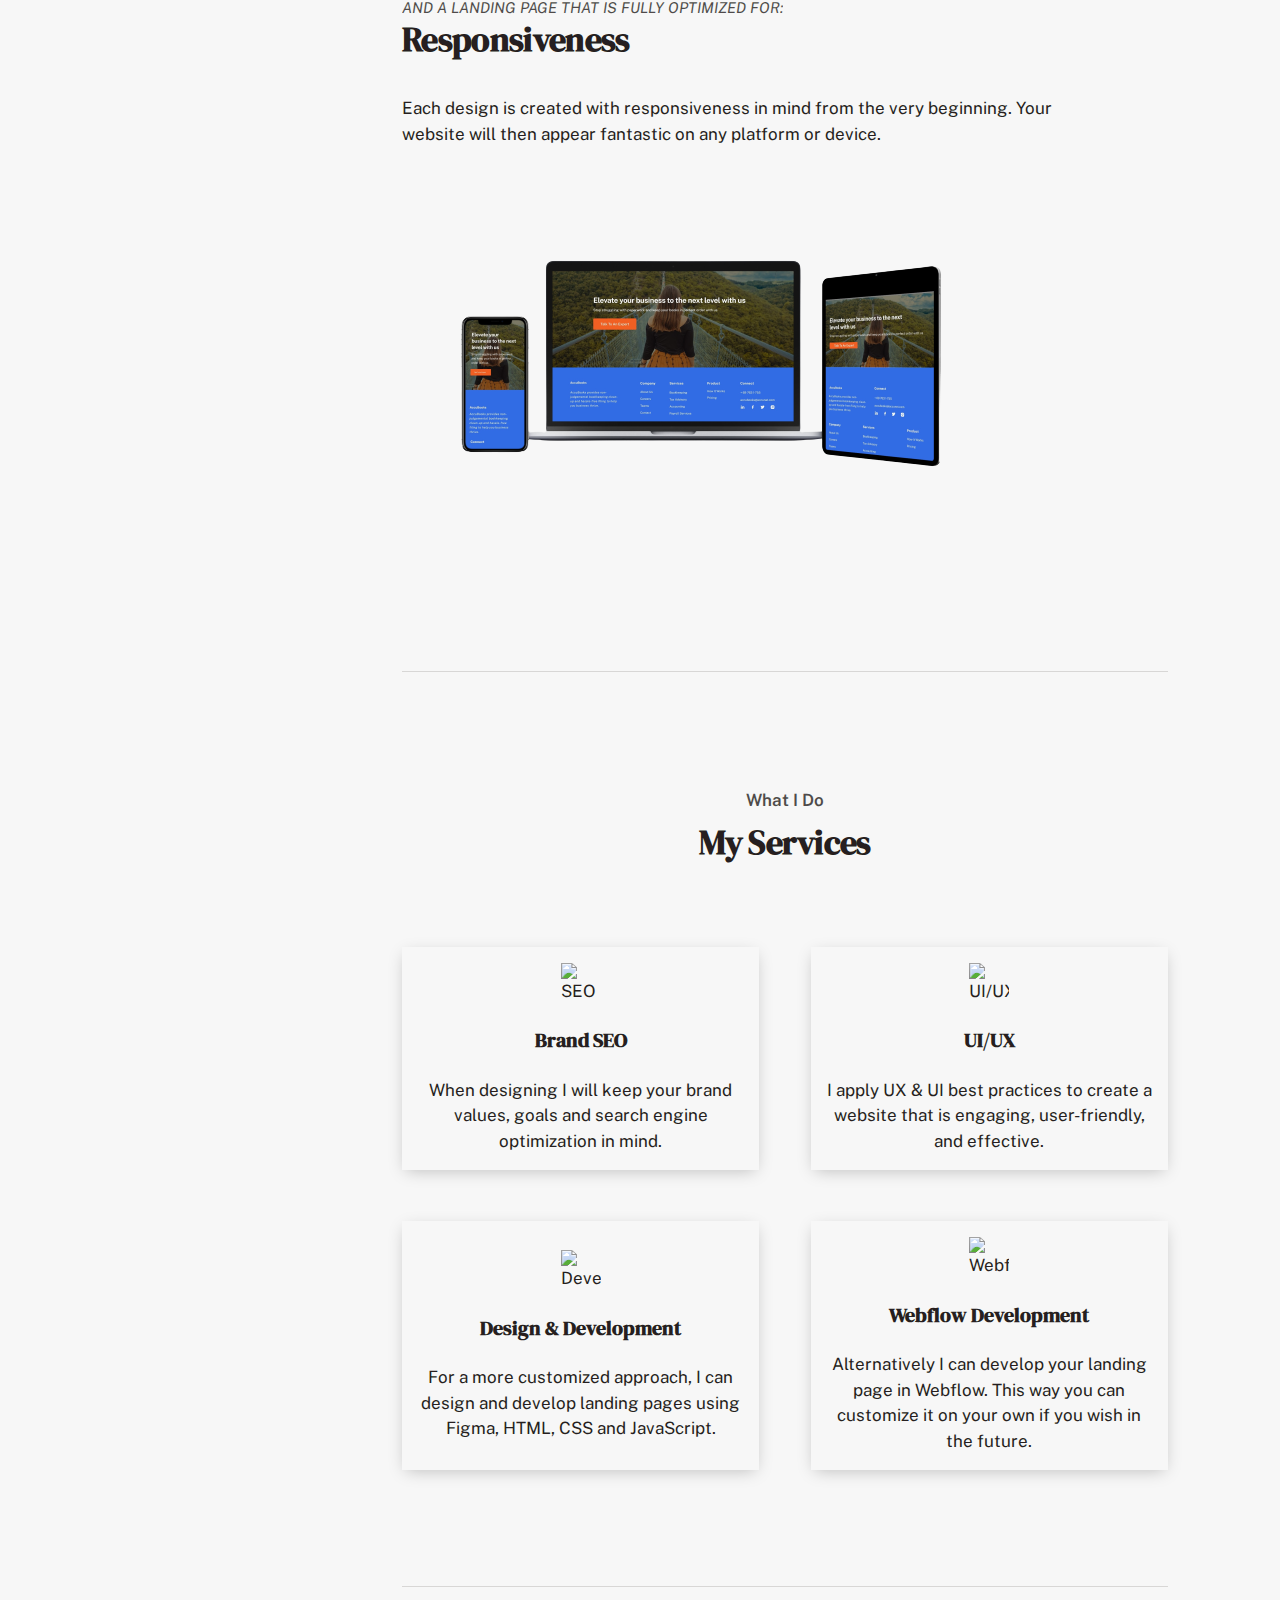
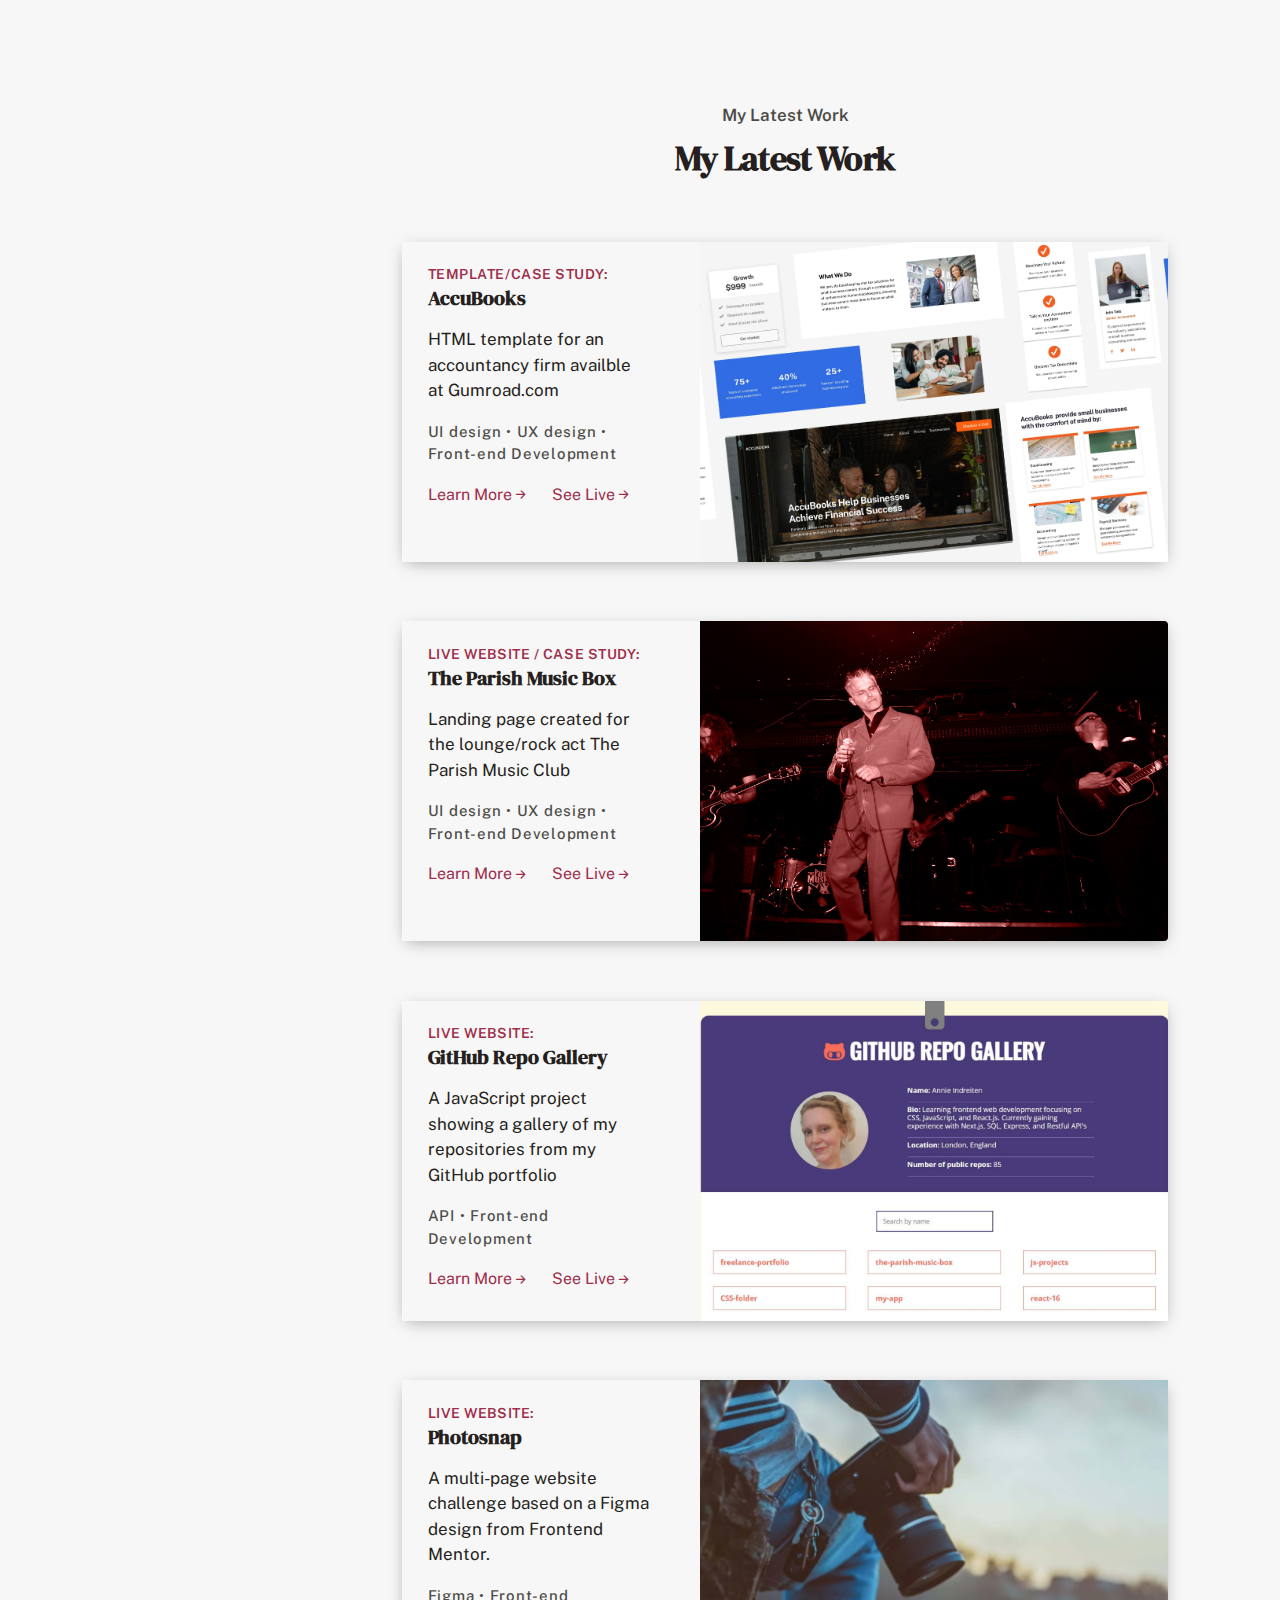
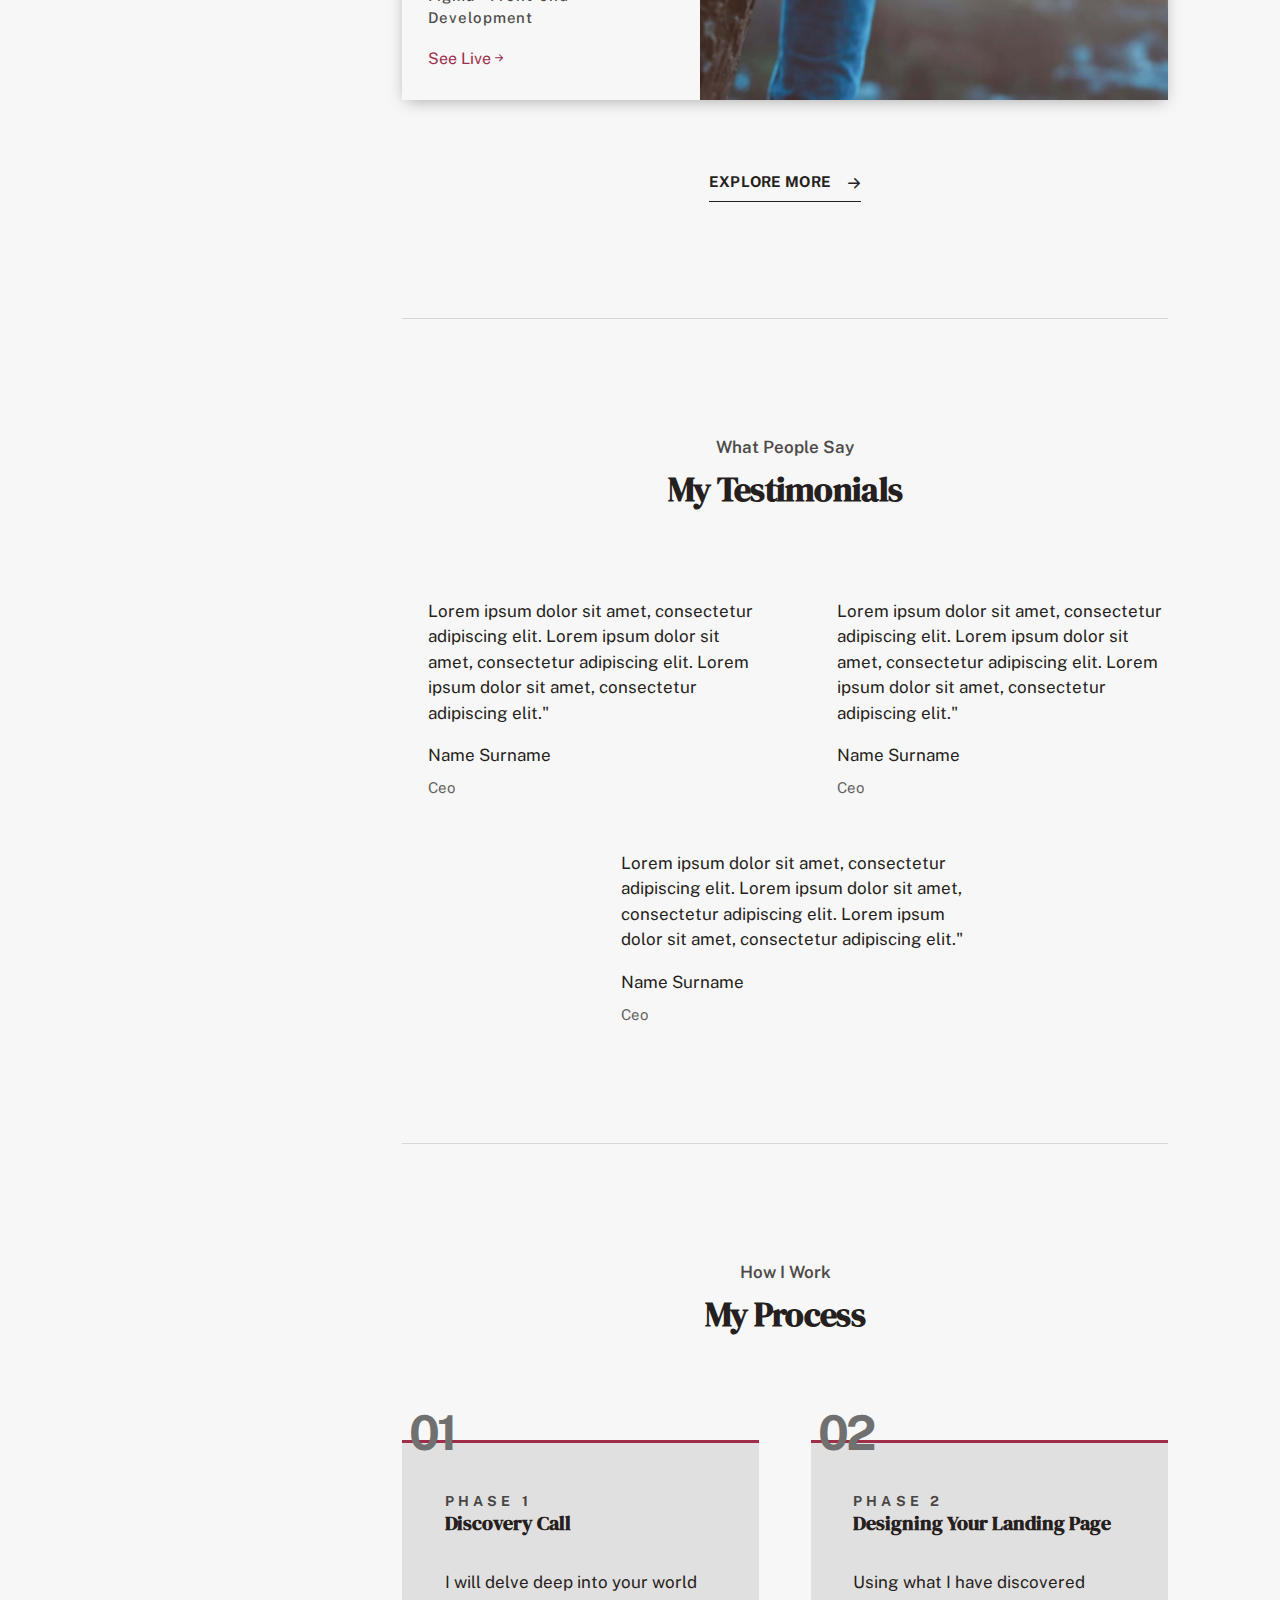
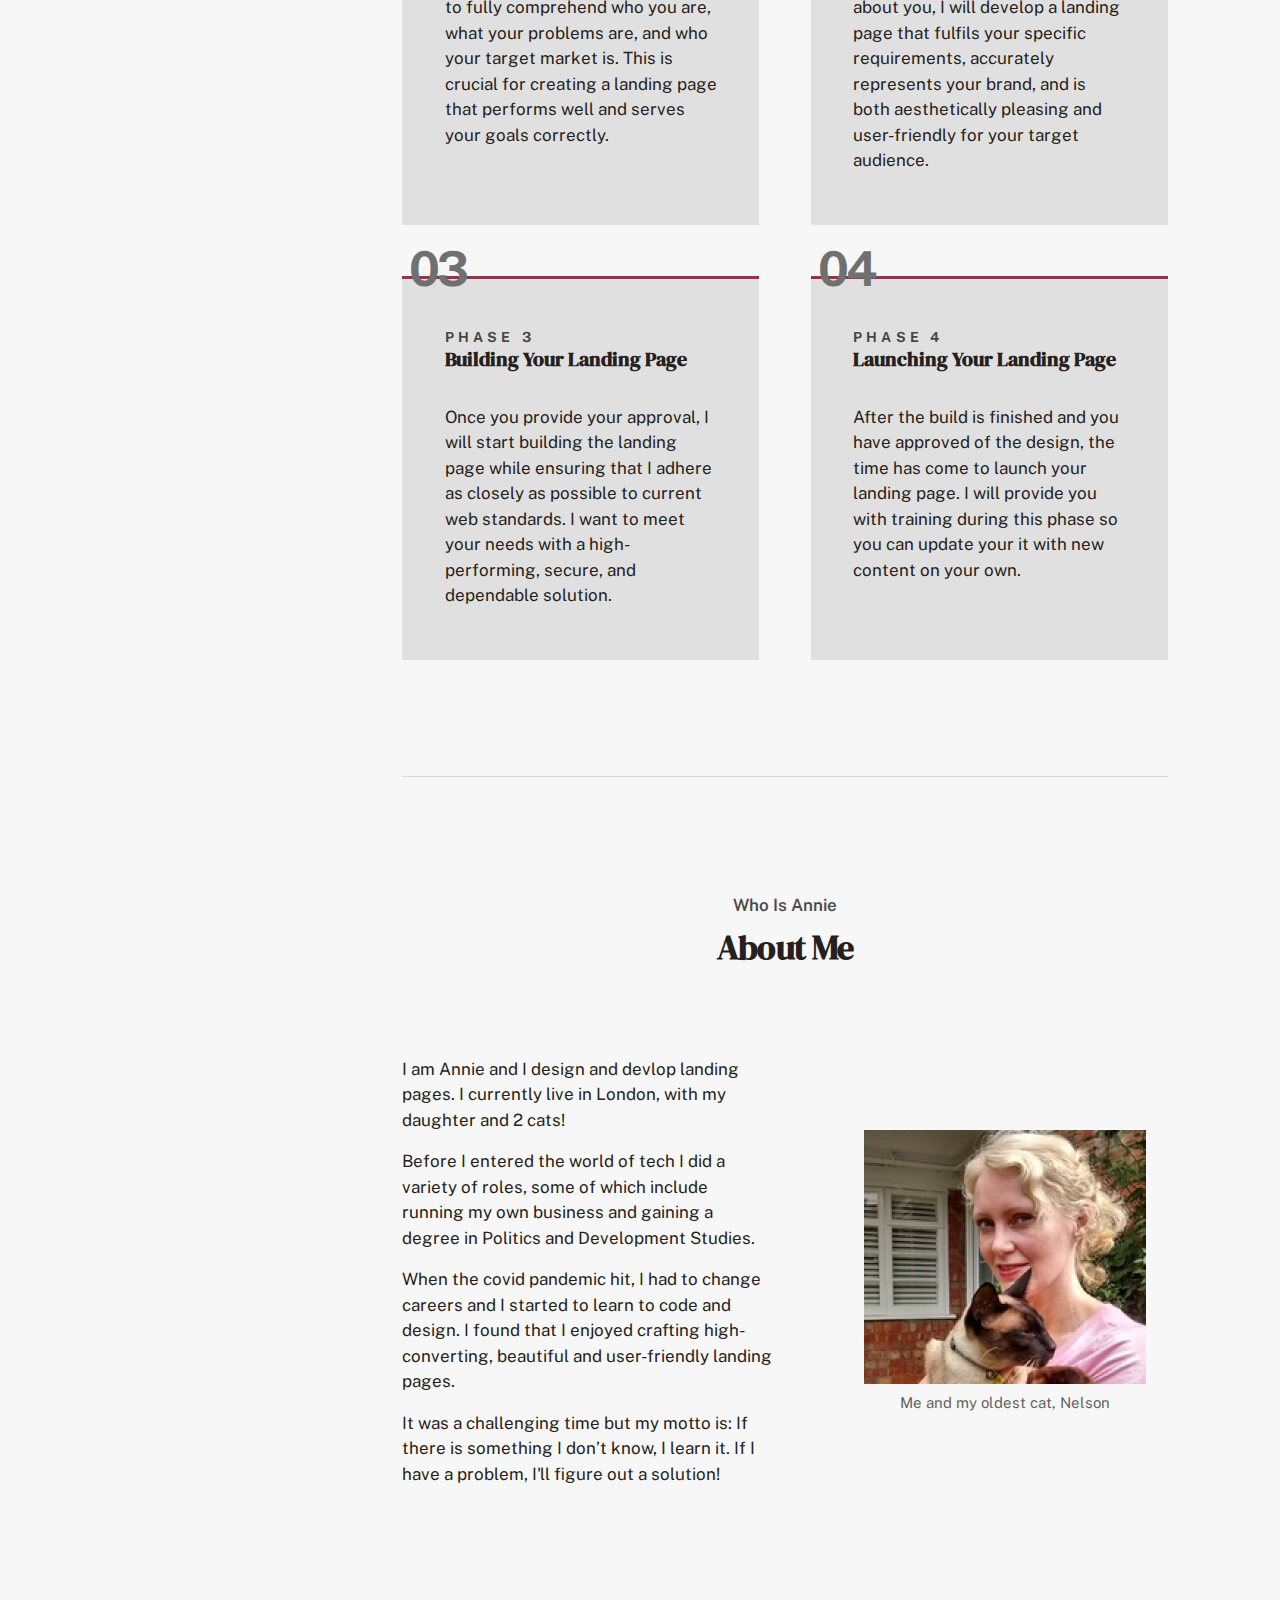
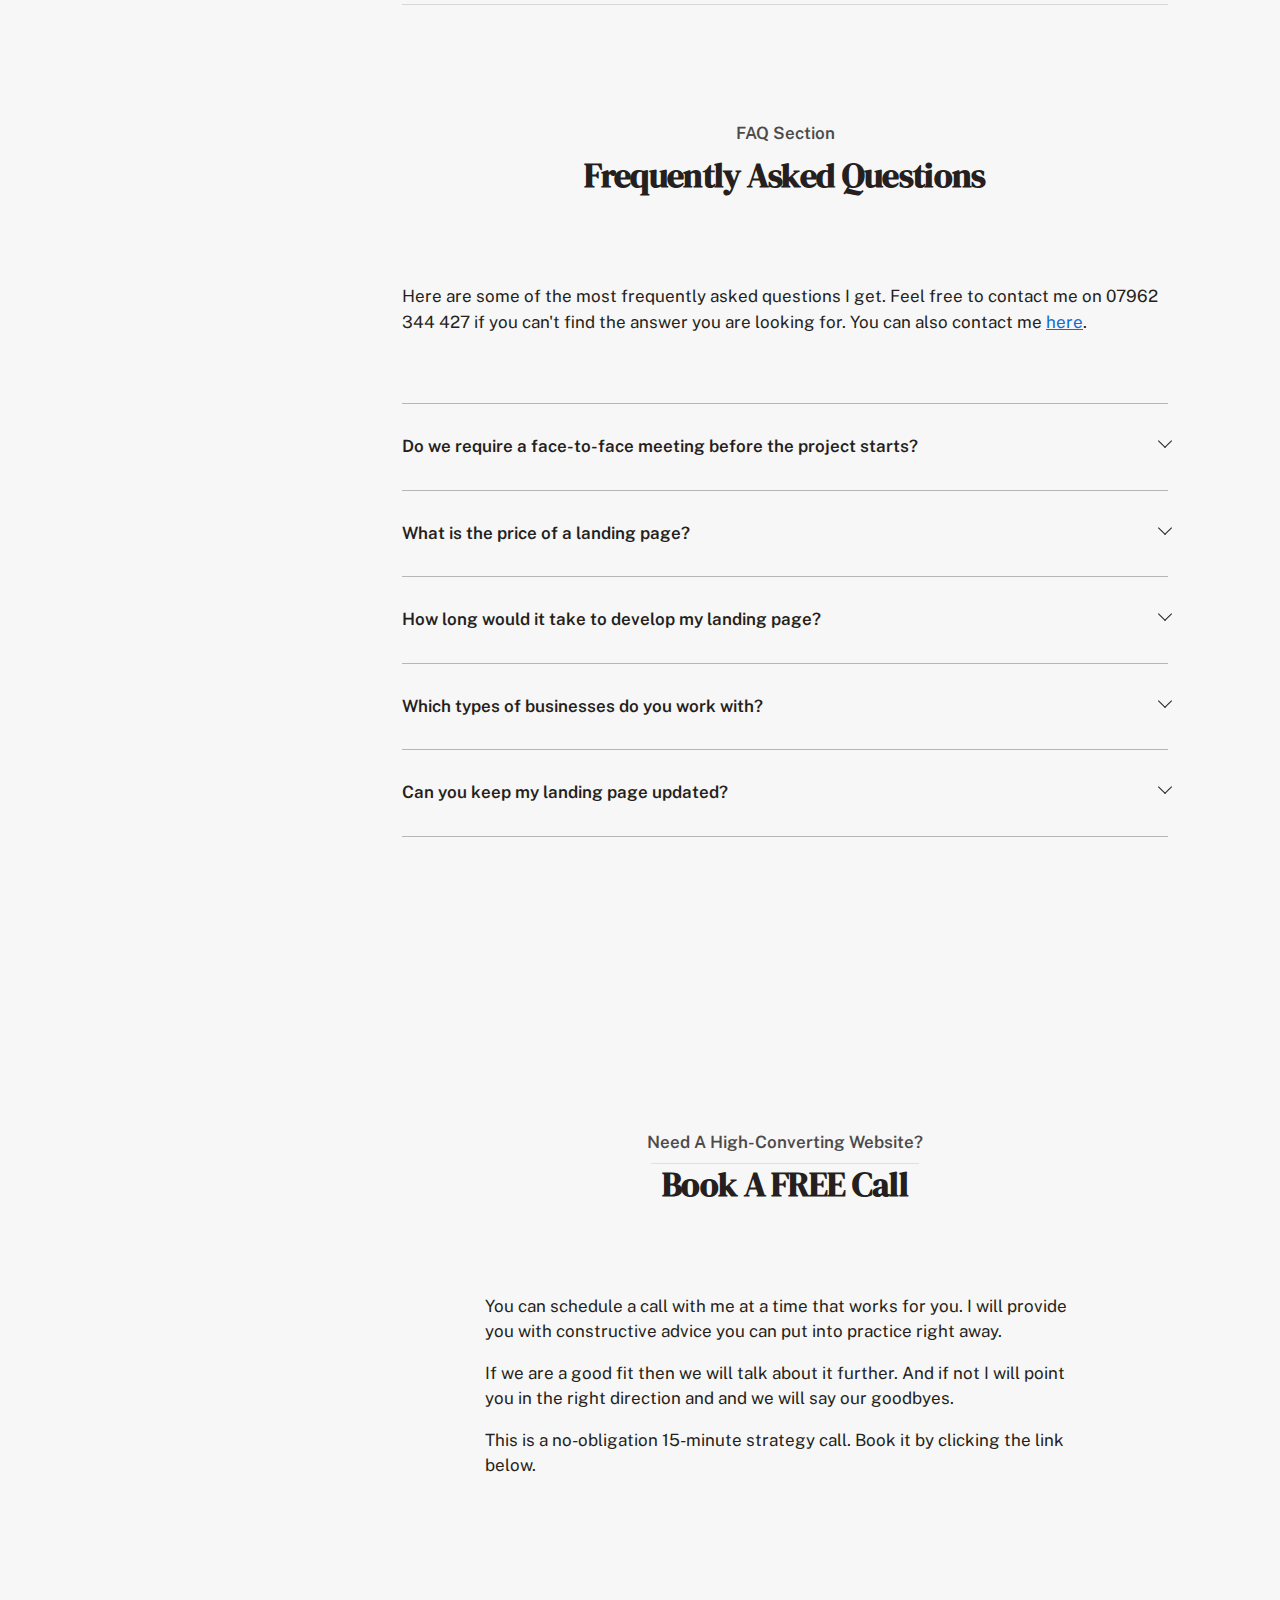
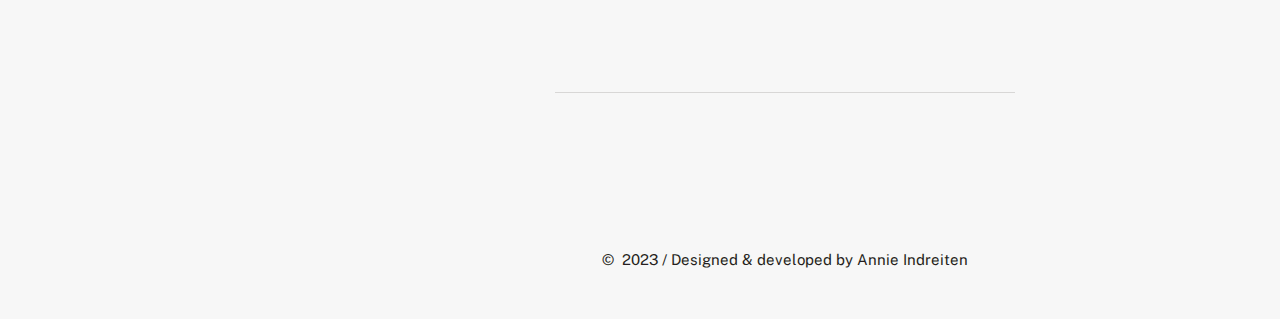
==== commit 185a4e69: "Image testing again" ====
--- a/index.html
+++ b/index.html
@@ -211,7 +211,7 @@
             <div class="responsive">
               <div class="responsive-content flow-content-medium">
                 <div class="responsive-headings">
-                  <p class="subtitle">And a website that is fully optimized for:</p>
+                  <p class="subtitle">And a landing page that is fully optimized for:</p>
                   <h2>Responsiveness</h2>
                   <div class="underline hidden"></div>
                 </div>
@@ -219,7 +219,7 @@
                 </p>
               </div>
               <figure class="responsive-img-wrapper">
-                <img src="images/mockup@3x.png" 
+                <img src="images/mockup-devices_1x.png" 
                  
                   alt="Responsive mockup of amobile, tablet and desktop device" class="responsive-img">
               </figure>
--- a/css/style.css
+++ b/css/style.css
@@ -1069,20 +1069,60 @@
     width: 35%;
   }
 }
+/*@media (min-width: 54em) {
+  .responsive {
+    
+    grid-template-columns: 1fr 1.5fr;
+  }
+
+  .responsive-img-wrapper {
+    margin-top: -80px;
+  }
+}
 
 @media (min-width: 62em) {
   .optimise .underline {
     width: 45%;
   }
-}
+}*/
+
+@media (min-width: 54em) and (max-width: 84.375em) {
+  .responsive {
+    
+    grid-template-columns: 1fr;
+  }
+
+  .responsive-img-wrapper {
+    align-self: center;
+  }
+}
+
+@media (min-width: 45em) and (max-width: 62.5em) {
+  
+
+  .responsive-img-wrapper {
+    justify-self: center;
+  }
+}
+
+
 
 @media (min-width: 69.375em) {
   .optimise .underline {
-    width: 35%;
-  }
-}
-
-
+    width: 75%;
+  }
+}
+
+@media (min-width: 84.376em) {
+  .responsive {
+    
+    grid-template-columns: 1fr 1.7fr;
+  }
+
+  .responsive-img-wrapper {
+    margin-top: -70px;
+  }
+}
 /*SERVICES*/
 
 .services {
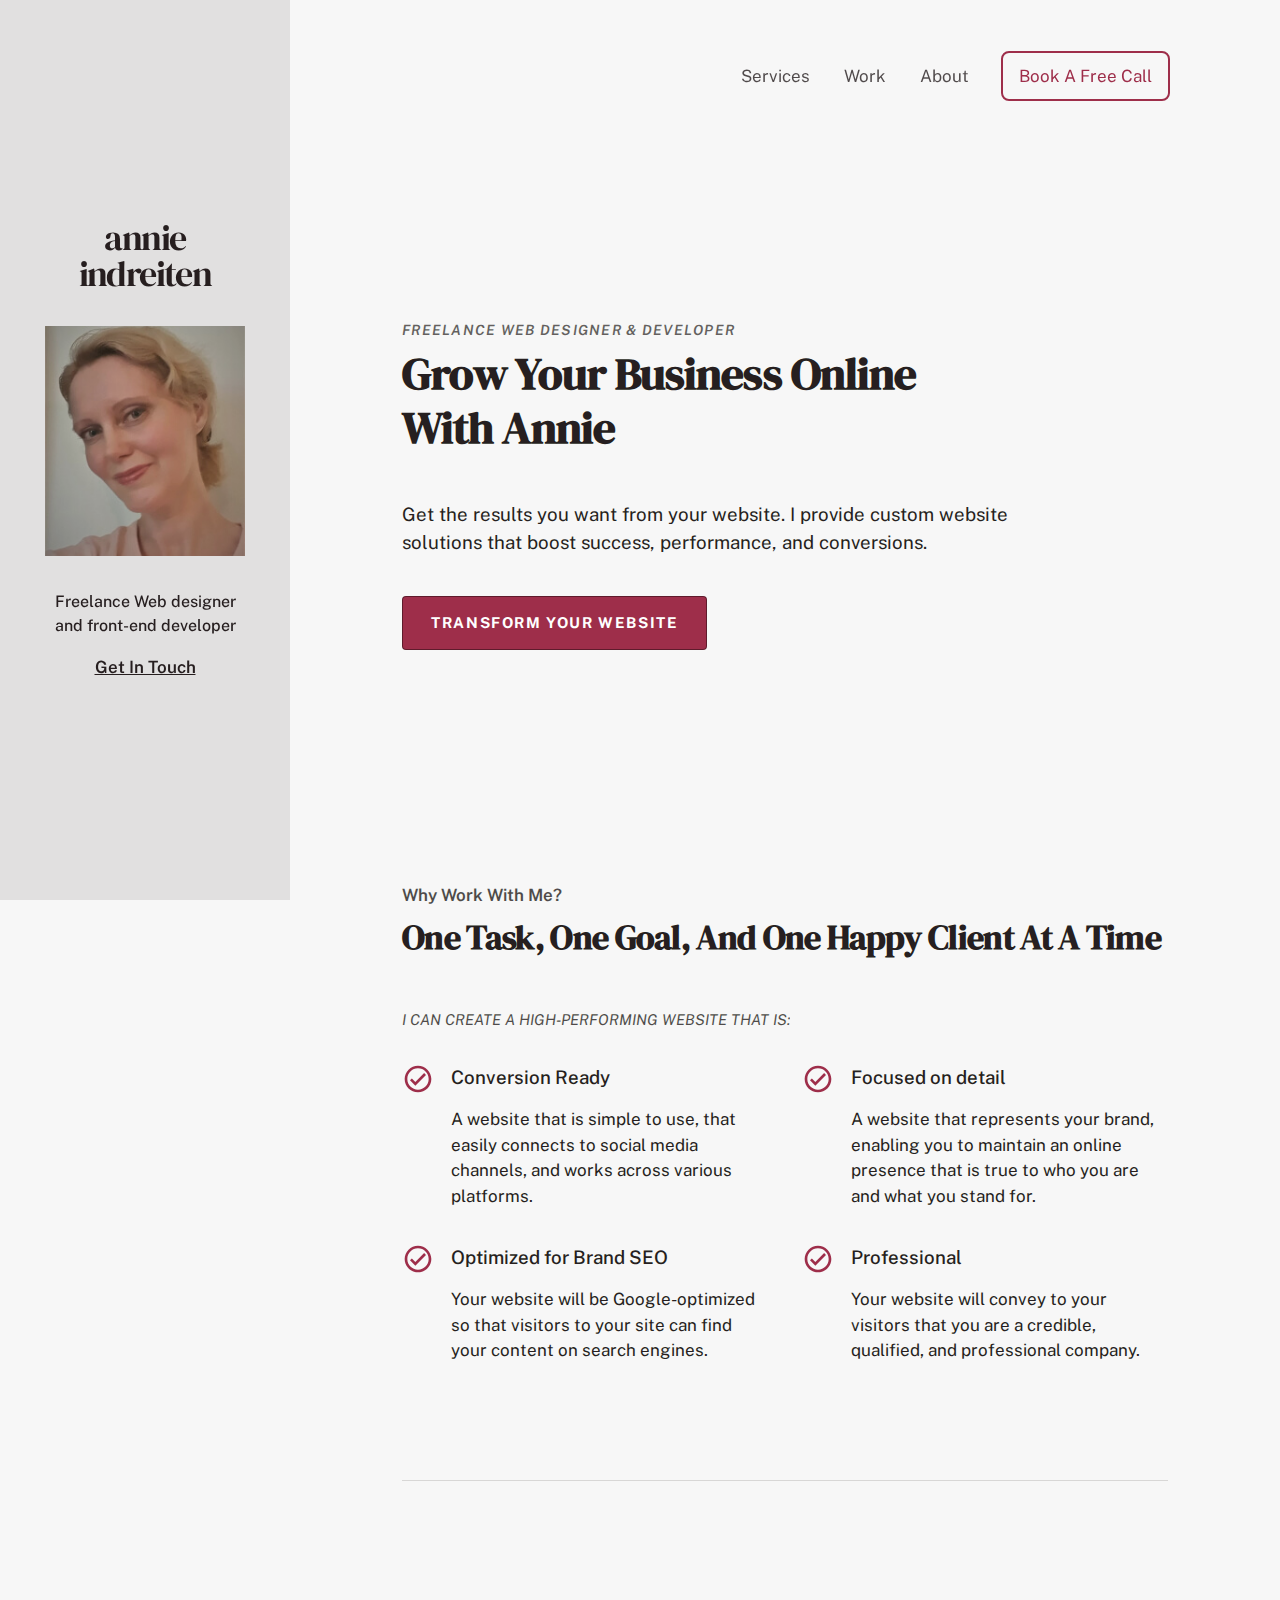
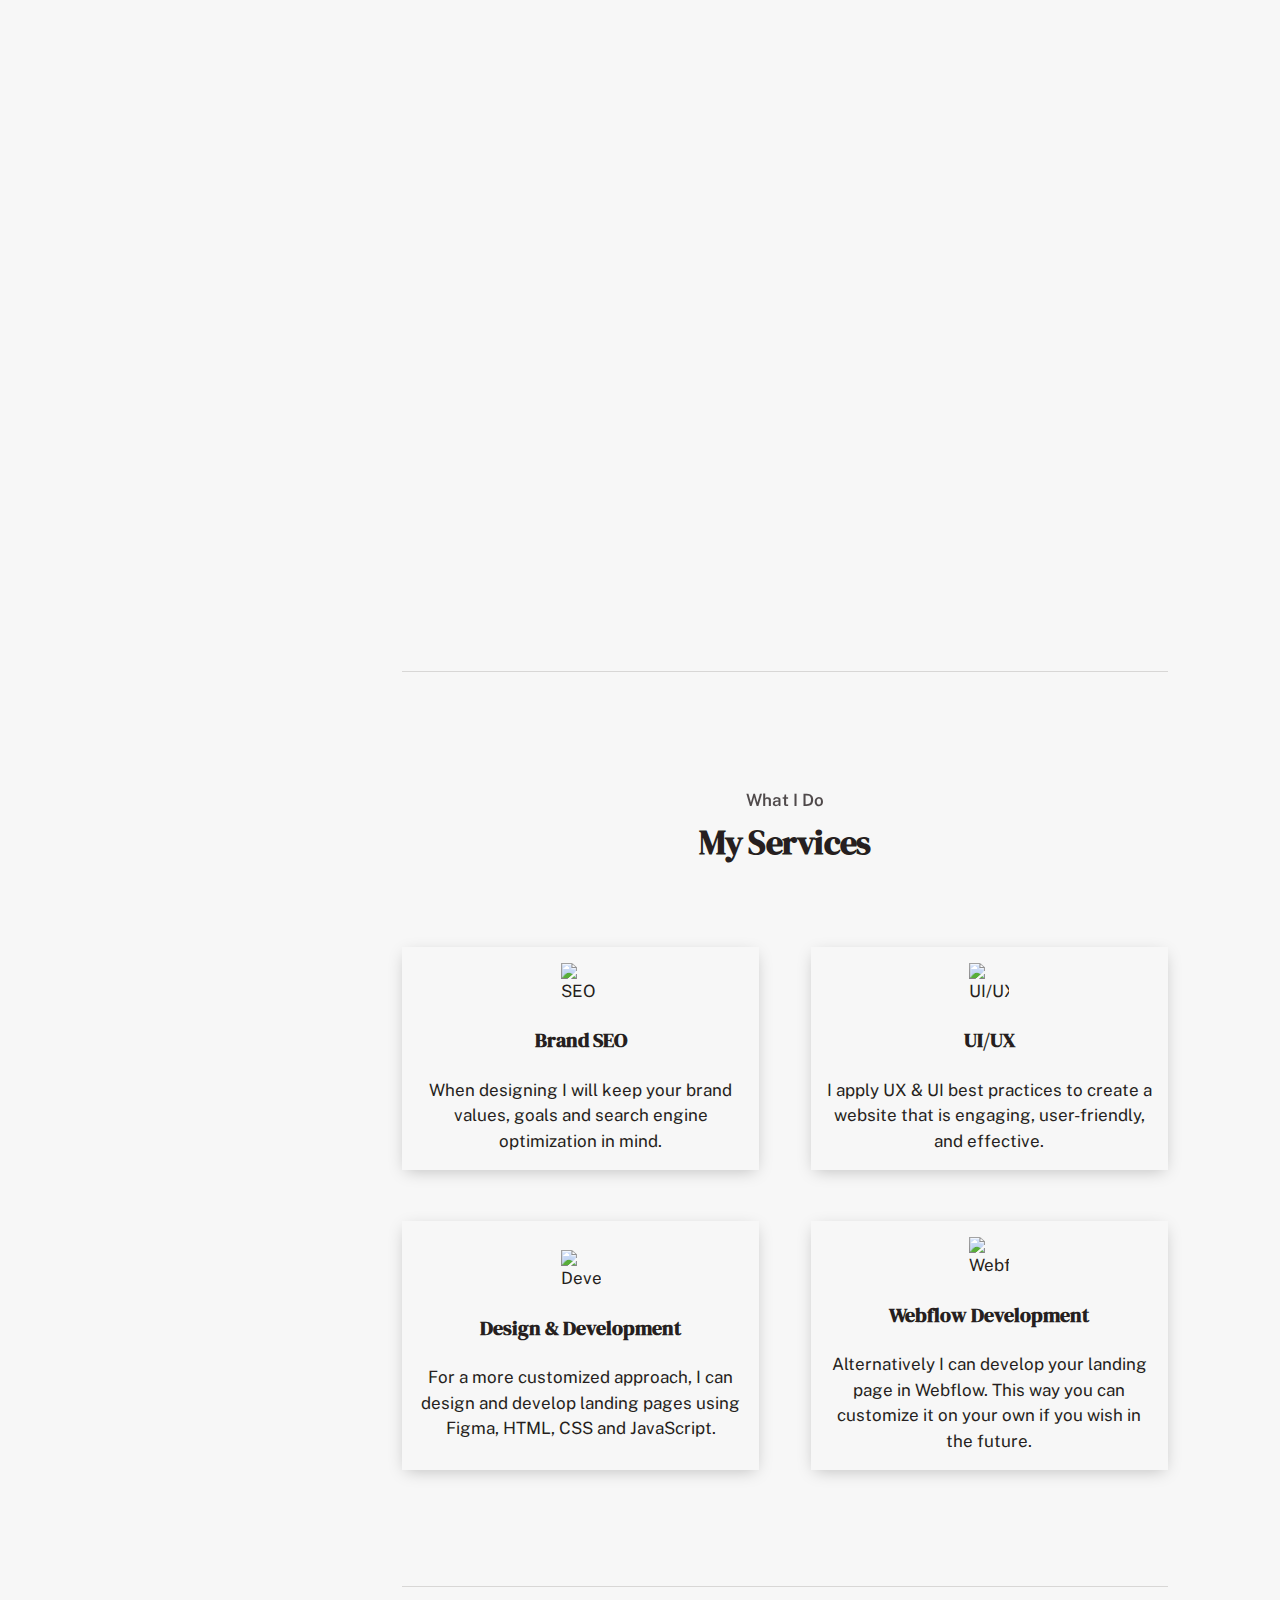
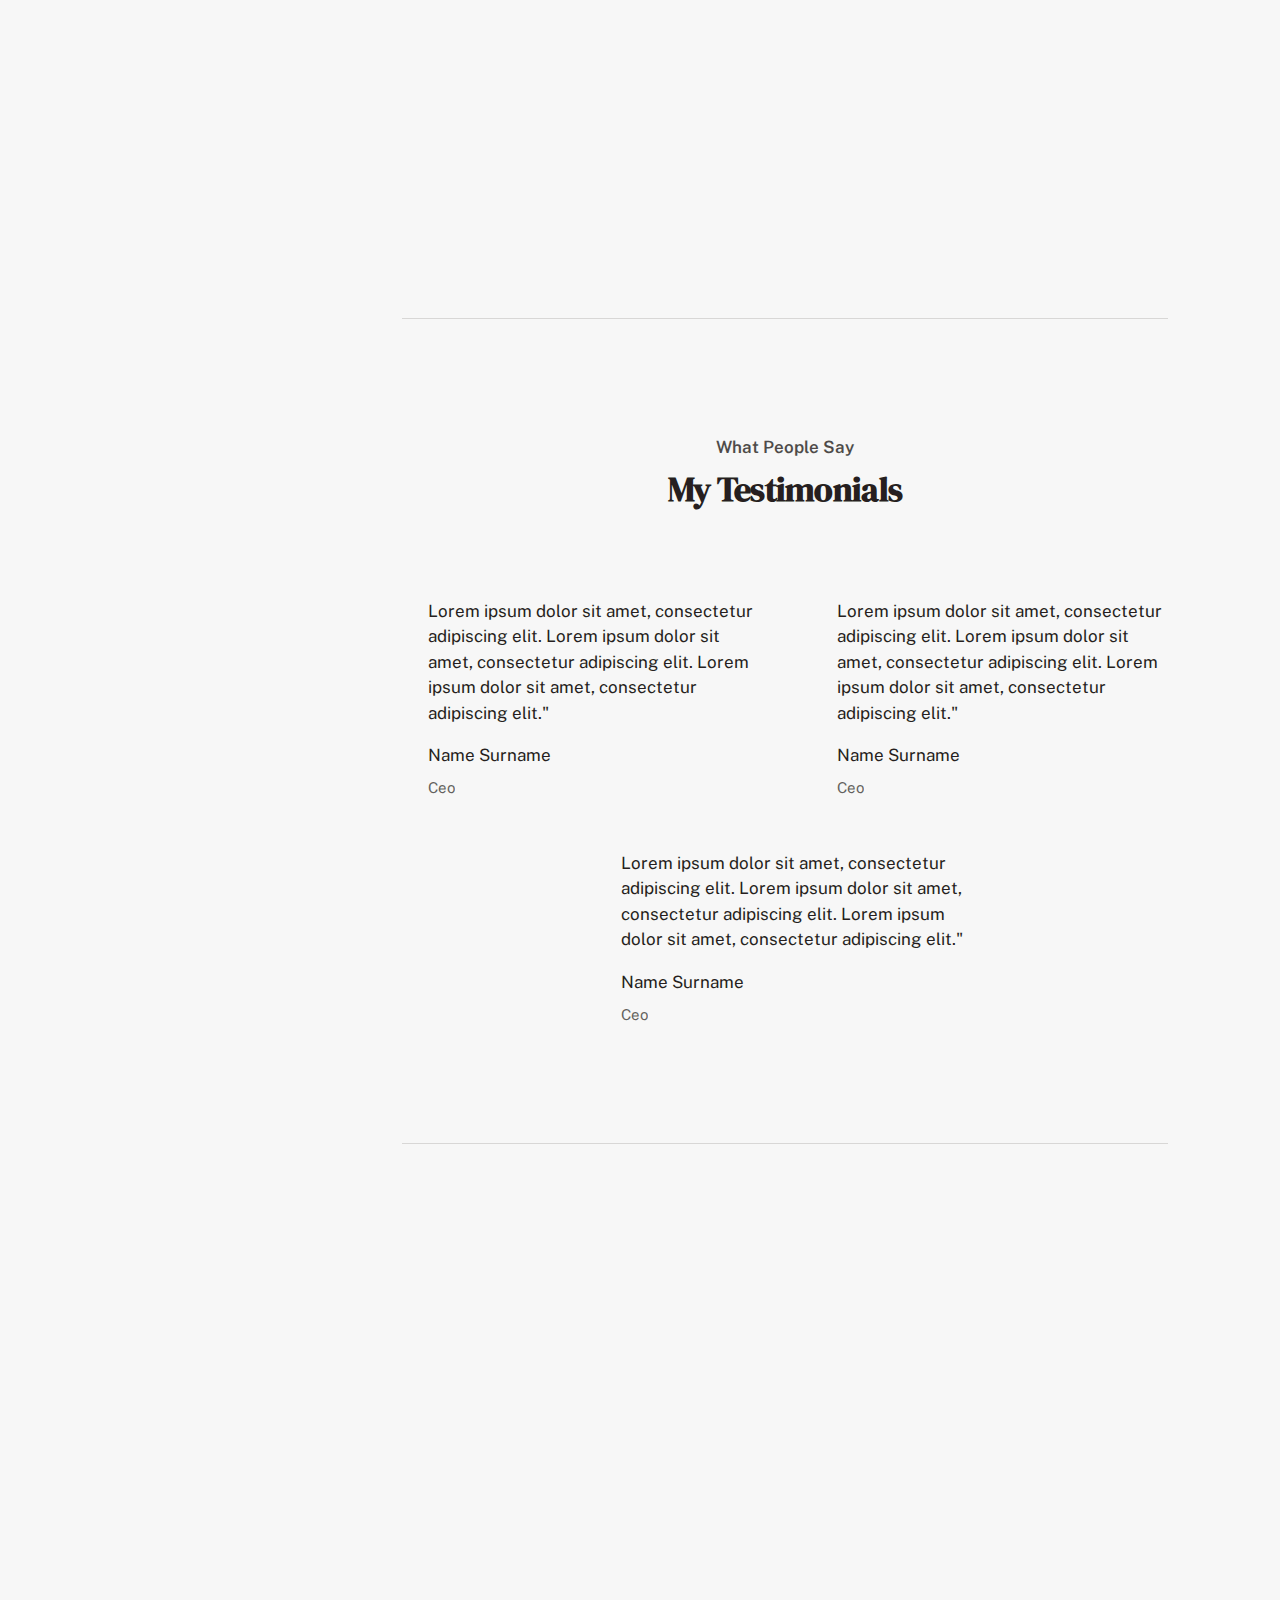
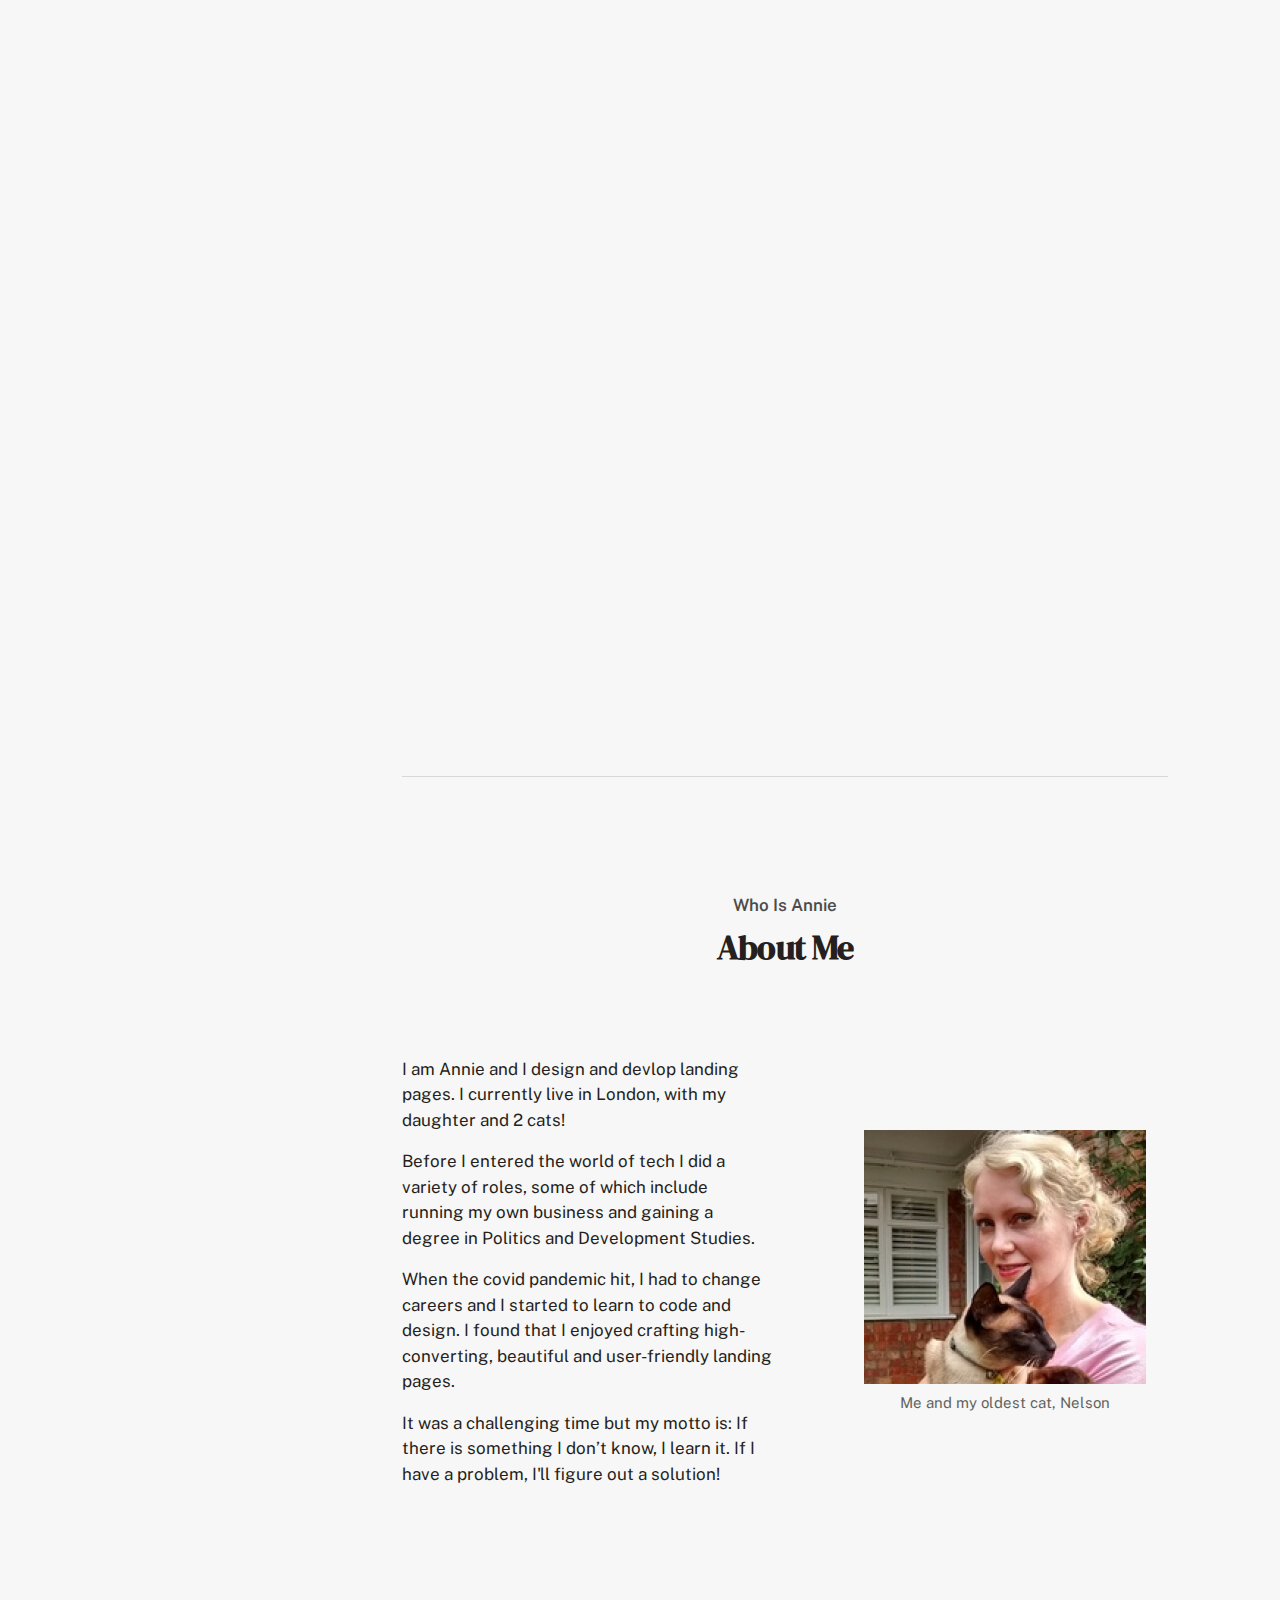
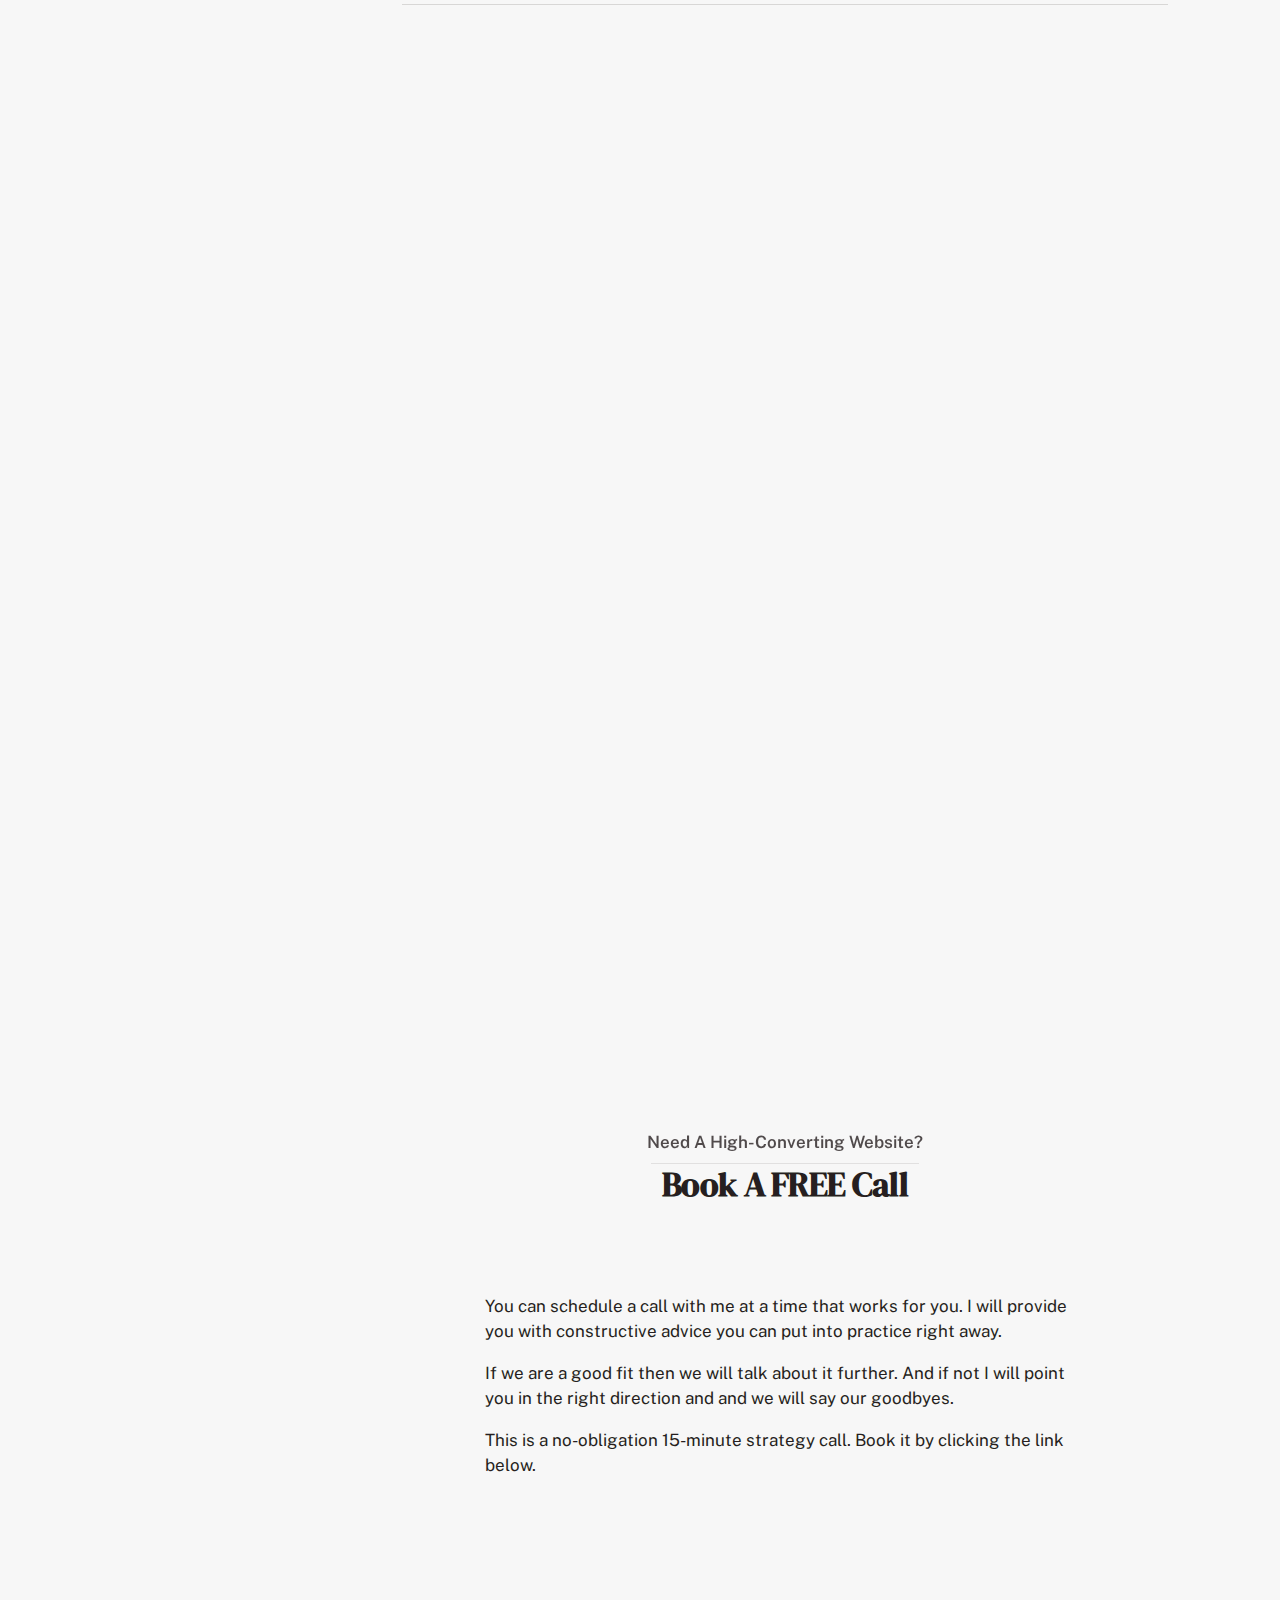
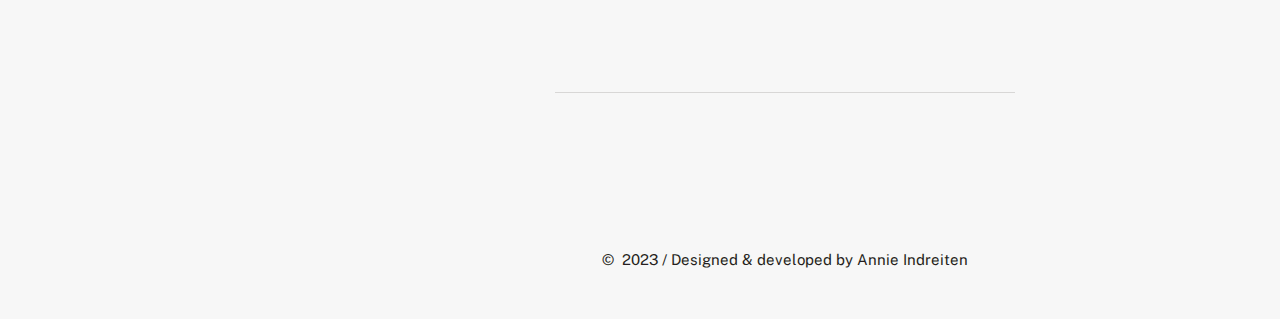
==== commit bb1efb8b: "Portfolio image changed" ====
--- a/index.html
+++ b/index.html
@@ -207,7 +207,7 @@
           </section>
           <div class="divider"></div>
           <!--Otpimize-->
-          <section class="optimise">
+          <section class="optimise reveal">
             <div class="responsive">
               <div class="responsive-content flow-content-medium">
                 <div class="responsive-headings">
@@ -266,7 +266,7 @@
           </section>
           <div class="divider"></div>
           <!--Portfolio-->
-          <section class="portfolio" id="work">
+          <section class="portfolio reveal" id="work">
             <div class="section-headings">
               <p class="section-subtitle">My latest work</p>
               <div class="heading-wrapper">
@@ -278,11 +278,11 @@
               <div class="portfolio-item">
                 <figure class="portfolio-img-container">
                   <img
-                    src="images/accubooks-hero@1x.jpg"
+                    src="images/accu-port@1x.png"
                     alt="Accubooks, an HTML template for an accountancy firm"
-                    srcset="images/accubooks-hero@1x.jpg 1x,
-                    images/accubooks-hero@2x.jpg 2x,
-                    images/accubooks-hero@3x.jpg 3x"
+                    srcset="images/accu-port@1x.png 1x,
+                    images/accu-port@2x.png 2x,
+                    images/accu-port@3x.png 3x"
                     class="portfolio-img"
                   >
                 </figure>
@@ -437,7 +437,7 @@
           </section>
           <div class="divider"></div>
           <!--Process-->
-          <section class="process">
+          <section class="process reveal">
             <div class="section-headings">
               <p class="section-subtitle">How I work</p>
               <div class="heading-wrapper">
@@ -537,7 +537,7 @@
           </section>
           <div class="divider"></div>
           <!--FAQ-->
-          <section class="faq">
+          <section class="faq reveal">
             <div class="section-headings">
               <p class="section-subtitle">FAQ Section</p>
               <div class="heading-wrapper">
